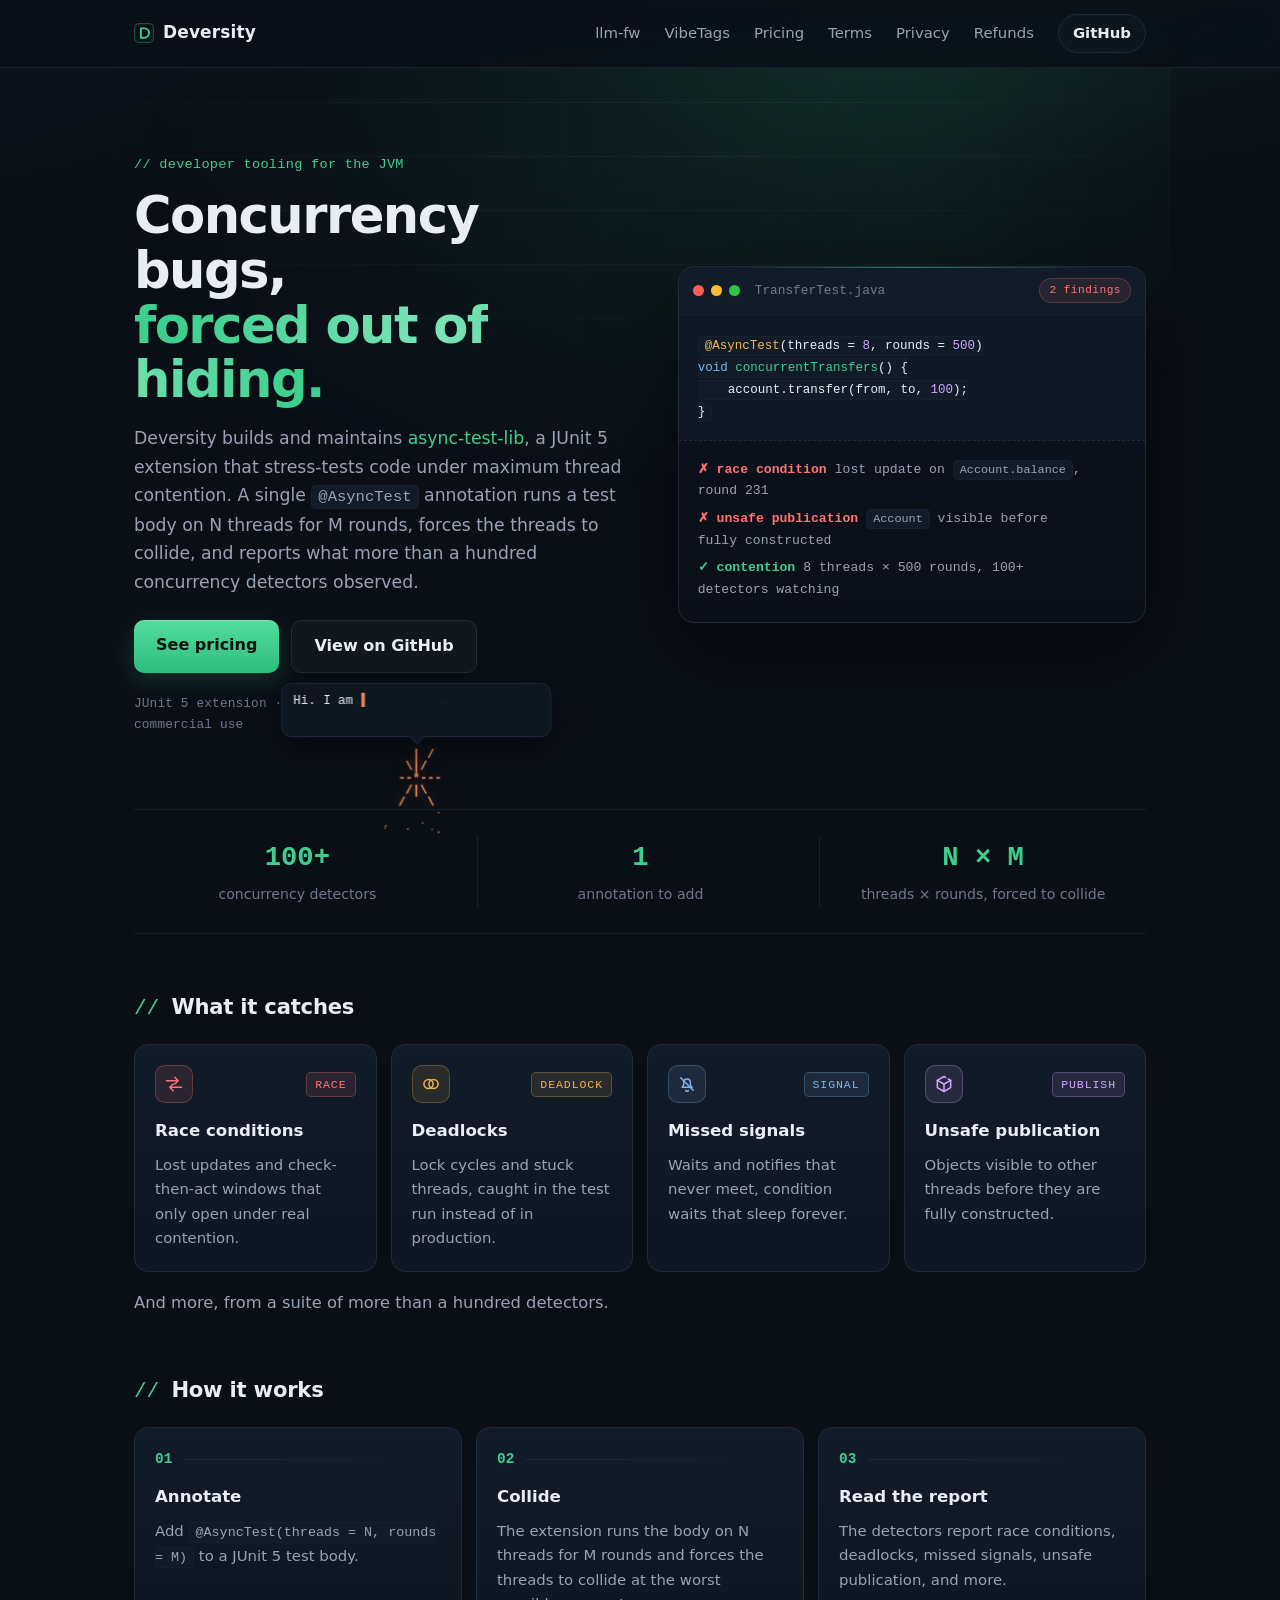
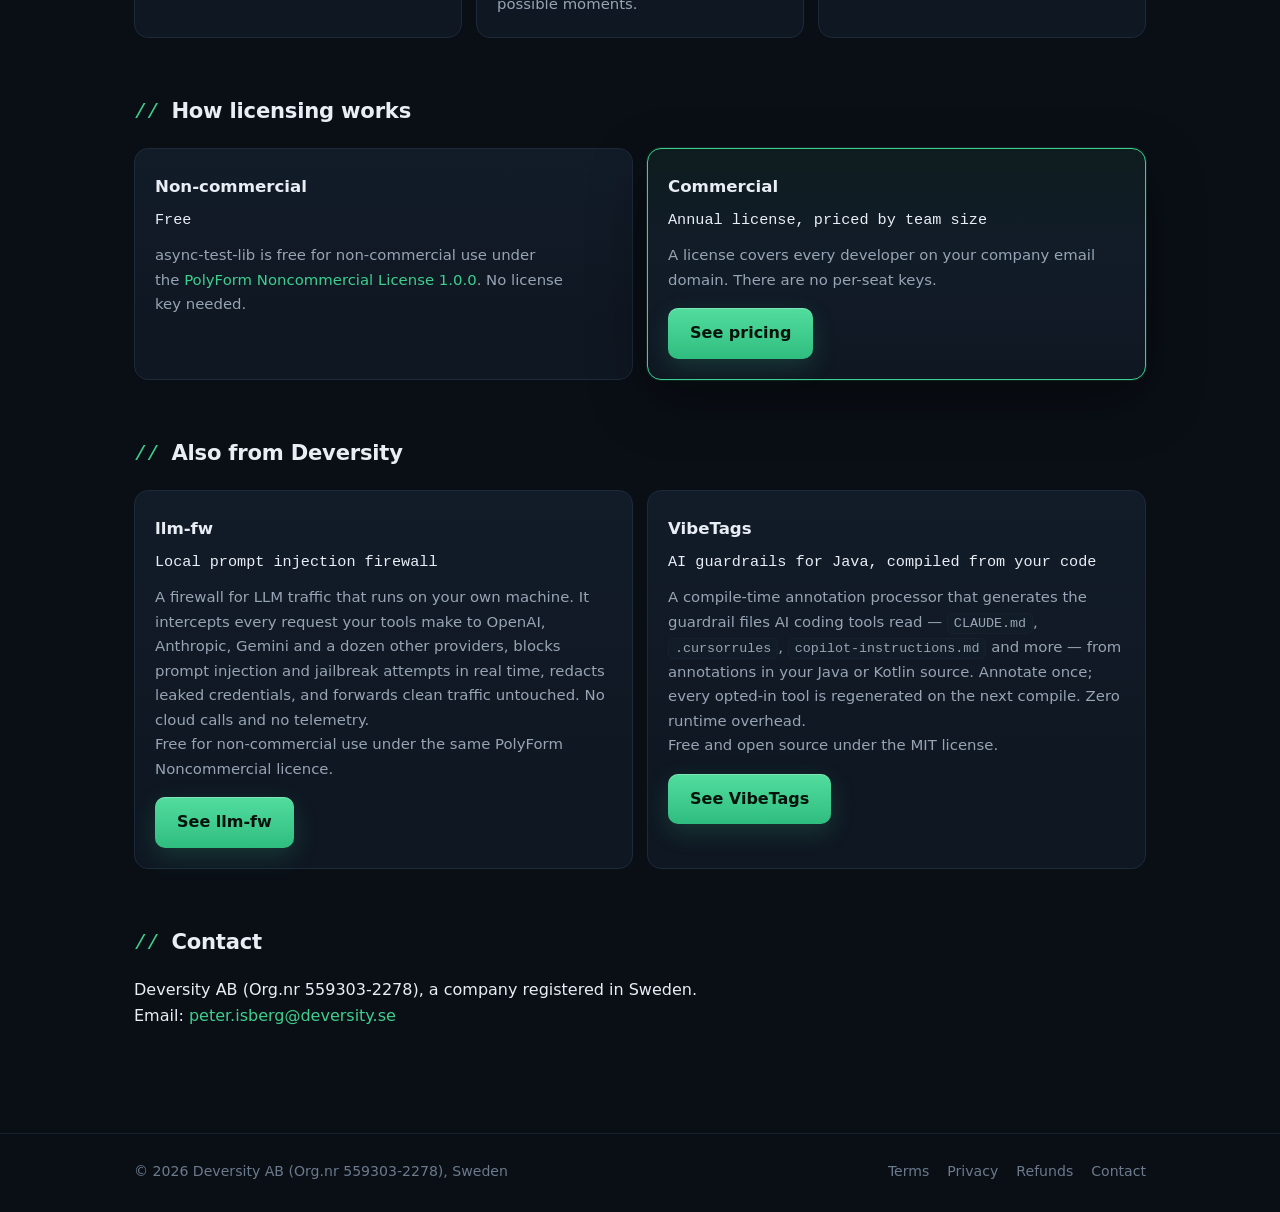
==== index.html @ 91634e52 "site: add Mutex, a text starburst mascot that roams the homepage The homepage had nothing playful on" ====
<!DOCTYPE html>
<html lang="en">
<head>
<meta charset="utf-8">
<meta name="viewport" content="width=device-width, initial-scale=1">
<meta name="description" content="Deversity builds async-test-lib, a JUnit 5 extension that stress-tests JVM code under maximum thread contention and reports race conditions, deadlocks, missed signals, and more.">
<meta name="theme-color" content="#0a0f16">
<link rel="canonical" href="https://deversity.se/">
<meta property="og:type" content="website">
<meta property="og:url" content="https://deversity.se/">
<meta property="og:title" content="Deversity - Concurrency testing for the JVM">
<meta property="og:description" content="async-test-lib is a JUnit 5 extension that stress-tests JVM code under maximum thread contention and reports race conditions, deadlocks, missed signals, and more.">
<meta name="twitter:card" content="summary">
<meta name="google-site-verification" content="hD2IClYOIIsjtofazNrwAzGlX_kcUXuz83OP7DqDR5Y" />
<title>Deversity - Concurrency testing for the JVM</title>
<link rel="icon" type="image/svg+xml" href="data:image/svg+xml,%3Csvg xmlns='http://www.w3.org/2000/svg' viewBox='0 0 64 64'%3E%3Crect width='64' height='64' rx='14' fill='%230a0f16'/%3E%3Cpath d='M22 17h11a15 15 0 0 1 0 30H22z' fill='none' stroke='%233ecf8e' stroke-width='6' stroke-linejoin='round'/%3E%3C/svg%3E">
<link rel="stylesheet" href="assets/site.css">
<link rel="stylesheet" href="assets/mascot.css">
</head>
<body>
<header class="site-head">
  <nav class="nav">
    <a class="brand" href="index.html">
      <svg class="mark" width="20" height="20" viewBox="0 0 64 64" aria-hidden="true"><rect x="2" y="2" width="60" height="60" rx="14" fill="none" stroke="currentColor" opacity="0.35" stroke-width="4"/><path d="M22 17h11a15 15 0 0 1 0 30H22z" fill="none" stroke="currentColor" stroke-width="6" stroke-linejoin="round"/></svg>
      Deversity
    </a>
    <div class="nav-links">
      <a href="llmfw/">llm-fw</a>
      <a href="vibetags/">VibeTags</a>
      <a href="pricing.html">Pricing</a>
      <a href="terms.html">Terms</a>
      <a href="privacy.html">Privacy</a>
      <a href="refunds.html">Refunds</a>
      <a href="https://github.com/PIsberg/async-test-lib">GitHub</a>
    </div>
  </nav>
</header>
<main class="mkt">

  <section class="hero">
    <div class="hero-copy">
      <p class="eyebrow">// developer tooling for the JVM</p>
      <h1>Concurrency bugs,<br><span class="hl">forced out of hiding.</span></h1>
      <p class="lede">Deversity builds and maintains
      <a href="https://github.com/PIsberg/async-test-lib">async-test-lib</a>, a JUnit&nbsp;5
      extension that stress-tests code under maximum thread contention. A single
      <code>@AsyncTest</code> annotation runs a test body on N threads for M rounds, forces
      the threads to collide, and reports what more than a hundred concurrency detectors
      observed.</p>
      <div class="actions">
        <a class="cta" href="pricing.html">See pricing</a>
        <a class="ghost" href="https://github.com/PIsberg/async-test-lib">View on GitHub</a>
      </div>
      <p class="hero-meta">JUnit 5 extension &middot; 100+ detectors &middot; Free for non-commercial use</p>
    </div>
    <figure class="term" role="img" aria-label="Example: an AsyncTest run reporting a race condition">
      <figcaption class="term-bar">
        <span class="dot"></span><span class="dot"></span><span class="dot"></span>
        <span class="term-title">TransferTest.java</span>
        <span class="term-status">2 findings</span>
      </figcaption>
      <pre class="term-code"><code><span class="ann">@AsyncTest</span>(threads = <span class="num">8</span>, rounds = <span class="num">500</span>)
<span class="kw">void</span> <span class="fn">concurrentTransfers</span>() {
    account.transfer(from, to, <span class="num">100</span>);
}</code></pre>
      <div class="term-report">
        <p class="rep-line fail"><span>&#x2717; race condition</span>lost update on <code>Account.balance</code>, round 231</p>
        <p class="rep-line fail"><span>&#x2717; unsafe publication</span><code>Account</code> visible before fully constructed</p>
        <p class="rep-line ok"><span>&#x2713; contention</span>8 threads &times; 500 rounds, 100+ detectors watching</p>
      </div>
    </figure>
  </section>

  <section class="stats" aria-label="Key facts">
    <div><strong>100+</strong><span>concurrency detectors</span></div>
    <div><strong>1</strong><span>annotation to add</span></div>
    <div><strong>N &times; M</strong><span>threads &times; rounds, forced to collide</span></div>
  </section>

  <section>
    <h2>What it catches</h2>
    <div class="grid catch">
      <div class="card cat-race">
        <div class="card-top">
          <span class="ico" aria-hidden="true"><svg width="20" height="20" viewBox="0 0 24 24" fill="none" stroke="currentColor" stroke-width="1.8" stroke-linecap="round" stroke-linejoin="round"><path d="M3 8h13"/><path d="M13 4l4 4-4 4"/><path d="M21 16H8"/><path d="M11 12l-4 4 4 4"/></svg></span>
          <span class="tag">RACE</span>
        </div>
        <h3>Race conditions</h3>
        <p>Lost updates and check-then-act windows that only open under real contention.</p>
      </div>
      <div class="card cat-lock">
        <div class="card-top">
          <span class="ico" aria-hidden="true"><svg width="20" height="20" viewBox="0 0 24 24" fill="none" stroke="currentColor" stroke-width="1.8" stroke-linecap="round" stroke-linejoin="round"><circle cx="9" cy="12" r="5.5"/><circle cx="15" cy="12" r="5.5"/></svg></span>
          <span class="tag">DEADLOCK</span>
        </div>
        <h3>Deadlocks</h3>
        <p>Lock cycles and stuck threads, caught in the test run instead of in production.</p>
      </div>
      <div class="card cat-signal">
        <div class="card-top">
          <span class="ico" aria-hidden="true"><svg width="20" height="20" viewBox="0 0 24 24" fill="none" stroke="currentColor" stroke-width="1.8" stroke-linecap="round" stroke-linejoin="round"><path d="M8 10a4 4 0 0 1 8 0v3l2 3H6l2-3z"/><path d="M10.5 19.5a1.5 1.5 0 0 0 3 0"/><path d="M4.5 4.5l15 15"/></svg></span>
          <span class="tag">SIGNAL</span>
        </div>
        <h3>Missed signals</h3>
        <p>Waits and notifies that never meet, condition waits that sleep forever.</p>
      </div>
      <div class="card cat-pub">
        <div class="card-top">
          <span class="ico" aria-hidden="true"><svg width="20" height="20" viewBox="0 0 24 24" fill="none" stroke="currentColor" stroke-width="1.8" stroke-linecap="round" stroke-linejoin="round"><path d="M20 7.6v8.8L12 21l-8-4.6V7.6L12 3"/><path d="M12 3l8 4.6" stroke-dasharray="2.5 3.5"/><path d="M4 7.6l8 4.4 8-4.4"/><path d="M12 12v9"/></svg></span>
          <span class="tag">PUBLISH</span>
        </div>
        <h3>Unsafe publication</h3>
        <p>Objects visible to other threads before they are fully constructed.</p>
      </div>
    </div>
    <p class="sub">And more, from a suite of more than a hundred detectors.</p>
  </section>

  <section>
    <h2>How it works</h2>
    <div class="grid steps">
      <div class="card">
        <span class="num">01</span>
        <h3>Annotate</h3>
        <p>Add <code>@AsyncTest(threads = N, rounds = M)</code> to a JUnit&nbsp;5 test body.</p>
      </div>
      <div class="card">
        <span class="num">02</span>
        <h3>Collide</h3>
        <p>The extension runs the body on N threads for M rounds and forces the threads to collide at the worst possible moments.</p>
      </div>
      <div class="card">
        <span class="num">03</span>
        <h3>Read the report</h3>
        <p>The detectors report race conditions, deadlocks, missed signals, unsafe publication, and more.</p>
      </div>
    </div>
  </section>

  <section>
    <h2>How licensing works</h2>
    <div class="grid lic">
      <div class="card">
        <h3>Non-commercial</h3>
        <p class="price-line">Free</p>
        <p>async-test-lib is free for non-commercial use under the
        <a href="https://polyformproject.org/licenses/noncommercial/1.0.0/">PolyForm
        Noncommercial License 1.0.0</a>. No license key needed.</p>
      </div>
      <div class="card hot">
        <h3>Commercial</h3>
        <p class="price-line">Annual license, priced by team size</p>
        <p>A license covers every developer on your company email domain. There are no
        per-seat keys.</p>
        <a class="cta" href="pricing.html">See pricing</a>
      </div>
    </div>
  </section>

  <section>
    <h2>Also from Deversity</h2>
    <div class="grid lic">
      <div class="card">
        <h3>llm-fw</h3>
        <p class="price-line">Local prompt injection firewall</p>
        <p>A firewall for LLM traffic that runs on your own machine. It intercepts every
        request your tools make to OpenAI, Anthropic, Gemini and a dozen other providers,
        blocks prompt injection and jailbreak attempts in real time, redacts leaked
        credentials, and forwards clean traffic untouched. No cloud calls and no
        telemetry.</p>
        <p>Free for non-commercial use under the same PolyForm Noncommercial licence.</p>
        <a class="cta" href="llmfw/">See llm-fw</a>
      </div>
      <div class="card">
        <h3>VibeTags</h3>
        <p class="price-line">AI guardrails for Java, compiled from your code</p>
        <p>A compile-time annotation processor that generates the guardrail files AI coding
        tools read — <code>CLAUDE.md</code>, <code>.cursorrules</code>,
        <code>copilot-instructions.md</code> and more — from annotations in your Java or
        Kotlin source. Annotate once; every opted-in tool is regenerated on the next
        compile. Zero runtime overhead.</p>
        <p>Free and open source under the MIT license.</p>
        <a class="cta" href="vibetags/">See VibeTags</a>
      </div>
    </div>
  </section>

  <section>
    <h2>Contact</h2>
    <p>Deversity AB (Org.nr 559303-2278), a company registered in Sweden.<br>
    Email: <a href="mailto:peter.isberg@deversity.se">peter.isberg@deversity.se</a></p>
  </section>

</main>
<footer class="site-foot">
  <div class="inner">
    <span>&copy; 2026 Deversity AB (Org.nr 559303-2278), Sweden</span>
    <nav>
      <a href="terms.html">Terms</a>
      <a href="privacy.html">Privacy</a>
      <a href="refunds.html">Refunds</a>
      <a href="mailto:peter.isberg@deversity.se">Contact</a>
    </nav>
  </div>
</footer>
<script src="assets/mascot.js"></script>
</body>
</html>
---- assets/site.css ----
/* Deversity site — one stylesheet for all pages. Dark developer-tool theme. */

:root {
  --bg: #0a0f16;
  --panel: #0f1722;
  --panel-2: #121c29;
  --line: #1d2a3a;
  --line-soft: #16202e;
  --ink: #e9eef5;
  --ink-soft: #c9d3de;
  --muted: #97a4b4;
  --faint: #6b7a8c;
  --accent: #3ecf8e;
  --accent-bright: #7ce3b8;
  --accent-ink: #06130c;
  --accent-soft: rgba(62, 207, 142, 0.12);
  --amber: #f0b34e;
  --red: #ff7373;
  --blue: #7fb4e8;
  --purple: #d2a8ff;
  --radius: 14px;
  --mono: ui-monospace, "Cascadia Code", "JetBrains Mono", "Fira Code", Consolas, monospace;
  --sans: system-ui, -apple-system, "Segoe UI", Roboto, "Helvetica Neue", sans-serif;
}

* { box-sizing: border-box; }

html {
  scroll-behavior: smooth;
  color-scheme: dark;
}

body {
  margin: 0;
  font-family: var(--sans);
  color: var(--ink);
  background:
    radial-gradient(1100px 500px at 78% -120px, var(--accent-soft), transparent 60%),
    radial-gradient(900px 480px at -12% -80px, rgba(127, 180, 232, 0.06), transparent 60%),
    var(--bg);
  line-height: 1.65;
  -webkit-font-smoothing: antialiased;
  text-rendering: optimizeLegibility;
}

::selection { background: var(--accent); color: var(--accent-ink); }

a { color: var(--accent); text-decoration: none; }
a:hover { text-decoration: underline; text-underline-offset: 3px; }

:focus-visible {
  outline: 2px solid var(--accent);
  outline-offset: 2px;
  border-radius: 3px;
}

h1, h2, h3 { text-wrap: balance; }
p { text-wrap: pretty; }

code {
  font-family: var(--mono);
  font-size: 0.9em;
  background: var(--panel-2);
  border: 1px solid var(--line-soft);
  padding: 2px 6px;
  border-radius: 5px;
}

/* ---------- Header ---------- */

.site-head {
  position: sticky;
  top: 0;
  z-index: 50;
  background: rgba(10, 15, 22, 0.78);
  backdrop-filter: blur(14px) saturate(1.5);
  -webkit-backdrop-filter: blur(14px) saturate(1.5);
  border-bottom: 1px solid var(--line-soft);
}

.nav {
  max-width: 1060px;
  margin: 0 auto;
  padding: 14px 24px;
  display: flex;
  flex-wrap: wrap;
  gap: 12px 24px;
  align-items: center;
}

.brand {
  display: inline-flex;
  align-items: center;
  gap: 9px;
  font-weight: 700;
  font-size: 1.06rem;
  color: var(--ink);
  letter-spacing: 0.01em;
  margin-right: auto;
}
.brand:hover { text-decoration: none; }
.brand .mark { color: var(--accent); display: block; }

.nav-links {
  display: flex;
  flex-wrap: wrap;
  gap: 6px 24px;
  align-items: center;
}
.nav-links a {
  position: relative;
  color: var(--muted);
  font-size: 0.93rem;
  padding: 4px 0;
}
.nav-links a::after {
  content: "";
  position: absolute;
  left: 0;
  right: 100%;
  bottom: 0;
  height: 1.5px;
  background: var(--accent);
  transition: right 0.18s ease;
}
.nav-links a:hover { color: var(--ink); text-decoration: none; }
.nav-links a:hover::after { right: 0; }
.nav-links a.active { color: var(--ink); }
.nav-links a.active::after { right: 0; }

/* GitHub gets a pill button, no underline */
.nav-links a[href^="https://github"] {
  border: 1px solid var(--line);
  padding: 6px 14px;
  border-radius: 999px;
  color: var(--ink);
  font-weight: 550;
  background: rgba(255, 255, 255, 0.02);
  transition: border-color 0.15s ease, background 0.15s ease;
}
.nav-links a[href^="https://github"]::after { display: none; }
.nav-links a[href^="https://github"]:hover {
  border-color: var(--faint);
  background: rgba(255, 255, 255, 0.04);
}

/* ---------- Layout ---------- */

main {
  max-width: 1060px;
  margin: 0 auto;
  padding: 40px 24px 88px;
}

main.prose { max-width: 780px; }

h1 {
  font-size: clamp(1.9rem, 1.4rem + 1.8vw, 2.4rem);
  line-height: 1.15;
  margin: 0 0 10px;
  letter-spacing: -0.02em;
  font-weight: 750;
}
h2 {
  font-size: 1.32rem;
  margin: 56px 0 16px;
  letter-spacing: -0.01em;
}
h3 { font-size: 1.04rem; margin: 0 0 6px; font-weight: 650; }

.sub { color: var(--muted); margin-top: 0; font-size: 1.02rem; }

.prose h1 { font-size: 1.85rem; }
.prose h2 {
  font-size: 1.18rem;
  margin: 42px 0 12px;
  padding-top: 22px;
  border-top: 1px solid var(--line-soft);
}
.prose p { color: var(--ink-soft); }
.prose a { text-decoration: underline; text-underline-offset: 3px; }
.prose .sub {
  font-family: var(--mono);
  font-size: 0.82rem;
  color: var(--faint);
}

/* Marketing pages get code-comment section headings */
.mkt h2::before {
  content: "// ";
  font-family: var(--mono);
  color: var(--accent);
  font-weight: 400;
}

/* ---------- Hero ---------- */

.hero {
  position: relative;
  display: grid;
  grid-template-columns: 1.05fr 1fr;
  gap: 52px;
  align-items: center;
  padding: 46px 0 58px;
}

.hero::before {
  content: "";
  position: absolute;
  inset: -60px -24px auto -24px;
  height: 460px;
  pointer-events: none;
  z-index: -1;
  background:
    linear-gradient(90deg, transparent 0%, var(--accent-soft) 35%, transparent 70%),
    repeating-linear-gradient(180deg, rgba(231, 237, 244, 0.045) 0 1px, transparent 1px 54px);
  background-size: 220% 100%, auto;
  -webkit-mask-image: radial-gradient(75% 100% at 50% 0%, #000 25%, transparent 98%);
  mask-image: radial-gradient(75% 100% at 50% 0%, #000 25%, transparent 98%);
  animation: sweep 10s linear infinite;
}

@keyframes sweep {
  from { background-position: -60% 0, 0 0; }
  to   { background-position: 160% 0, 0 0; }
}

.eyebrow {
  font-family: var(--mono);
  font-size: 0.85rem;
  color: var(--accent);
  letter-spacing: 0.02em;
  margin: 0 0 12px;
}

.hero h1 {
  font-size: clamp(2.3rem, 1.5rem + 2.8vw, 3.2rem);
  line-height: 1.07;
  letter-spacing: -0.03em;
  font-weight: 800;
}
.hero h1 .hl {
  color: var(--accent);
  background: linear-gradient(95deg, var(--accent) 10%, var(--accent-bright) 55%, var(--accent) 95%);
  -webkit-background-clip: text;
  background-clip: text;
  -webkit-text-fill-color: transparent;
}

.lede { color: var(--muted); font-size: 1.08rem; max-width: 48ch; }

.actions { display: flex; flex-wrap: wrap; gap: 12px; margin-top: 24px; }

.hero-meta {
  font-family: var(--mono);
  font-size: 0.8rem;
  color: var(--faint);
  letter-spacing: 0.01em;
  margin: 20px 0 0;
}

.cta {
  display: inline-block;
  background: linear-gradient(180deg, #52dd9e, #2fbd7f);
  color: var(--accent-ink);
  padding: 12px 22px;
  border-radius: 10px;
  font-weight: 700;
  box-shadow: inset 0 1px 0 rgba(255, 255, 255, 0.25), 0 8px 24px rgba(62, 207, 142, 0.18);
  transition: transform 0.12s ease, box-shadow 0.12s ease;
}
.cta:hover {
  text-decoration: none;
  transform: translateY(-1px);
  box-shadow: inset 0 1px 0 rgba(255, 255, 255, 0.25), 0 10px 32px rgba(62, 207, 142, 0.32);
}
.cta:active { transform: translateY(0); }

.ghost {
  display: inline-block;
  border: 1px solid var(--line);
  color: var(--ink);
  padding: 12px 22px;
  border-radius: 10px;
  font-weight: 550;
  background: rgba(255, 255, 255, 0.03);
  transition: border-color 0.15s ease, background 0.15s ease;
}
.ghost:hover {
  text-decoration: none;
  border-color: var(--faint);
  background: rgba(255, 255, 255, 0.05);
}

/* ---------- Terminal card ---------- */

.term {
  position: relative;
  margin: 0;
  background: linear-gradient(180deg, #101a27, #0d141f);
  border: 1px solid var(--line);
  border-radius: 16px;
  overflow: hidden;
  box-shadow: 0 30px 80px rgba(0, 0, 0, 0.5);
  font-family: var(--mono);
  font-size: 0.87rem;
}
.term::after {
  content: "";
  position: absolute;
  top: 0;
  left: 12%;
  right: 12%;
  height: 1px;
  background: linear-gradient(90deg, transparent, rgba(62, 207, 142, 0.55), transparent);
}

.term-bar {
  display: flex;
  align-items: center;
  gap: 7px;
  padding: 11px 14px;
  background: var(--panel-2);
  border-bottom: 1px solid var(--line-soft);
}
.term-bar .dot { width: 11px; height: 11px; border-radius: 50%; background: #ff5f57; }
.term-bar .dot:nth-child(2) { background: #febc2e; }
.term-bar .dot:nth-child(3) { background: #28c840; }
.term-title { margin-left: 8px; color: var(--faint); font-size: 0.8rem; }

.term-status {
  margin-left: auto;
  font-size: 0.7rem;
  letter-spacing: 0.04em;
  color: var(--red);
  background: rgba(255, 115, 115, 0.09);
  border: 1px solid rgba(255, 115, 115, 0.25);
  border-radius: 999px;
  padding: 2px 9px;
}

.term-code {
  margin: 0;
  padding: 19px 19px 17px;
  overflow-x: auto;
  line-height: 1.6;
  color: var(--ink);
}
.term-code::-webkit-scrollbar { height: 8px; }
.term-code::-webkit-scrollbar-thumb { background: var(--line); border-radius: 4px; }
.term-code .ann { color: var(--amber); }
.term-code .kw  { color: var(--blue); }
.term-code .fn  { color: var(--accent); }
.term-code .num { color: var(--purple); }

.term-report {
  border-top: 1px dashed var(--line);
  padding: 12px 19px 15px;
  background: rgba(0, 0, 0, 0.26);
}
.rep-line { margin: 6px 0; color: var(--muted); font-size: 0.82rem; }
.rep-line > span { font-weight: 600; margin-right: 8px; }
.rep-line.fail > span { color: var(--red); }
.rep-line.ok > span { color: var(--accent); }

/* ---------- Stats strip ---------- */

.stats {
  display: grid;
  grid-template-columns: repeat(3, 1fr);
  gap: 16px;
  border-top: 1px solid var(--line-soft);
  border-bottom: 1px solid var(--line-soft);
  padding: 26px 0;
  margin: 16px 0 8px;
}
.stats > div { text-align: center; }
.stats > div + div { border-left: 1px solid var(--line-soft); }
.stats strong {
  display: block;
  font-family: var(--mono);
  font-size: 1.7rem;
  color: var(--accent);
  font-weight: 650;
}
.stats span { color: var(--faint); font-size: 0.88rem; }

/* ---------- Cards ---------- */

.grid {
  display: grid;
  grid-template-columns: repeat(auto-fit, minmax(215px, 1fr));
  gap: 14px;
  margin: 18px 0;
}

.card {
  background: linear-gradient(180deg, var(--panel-2), var(--panel) 75%);
  border: 1px solid var(--line);
  border-radius: var(--radius);
  padding: 20px;
  transition: transform 0.18s ease, border-color 0.18s ease, box-shadow 0.18s ease;
}
.grid .card:hover {
  transform: translateY(-3px);
  border-color: #2a3b52;
  box-shadow: 0 16px 44px rgba(0, 0, 0, 0.35);
}
.card p { color: var(--muted); font-size: 0.93rem; margin: 0; }
.card h3 { margin: 4px 0 8px; }

/* Category colours: race/red, deadlock/amber, signal/blue, publication/purple */
.cat-race   { --cat: var(--red);    --cat-soft: rgba(255, 115, 115, 0.10); --cat-line: rgba(255, 115, 115, 0.28); }
.cat-lock   { --cat: var(--amber);  --cat-soft: rgba(240, 179, 78, 0.10);  --cat-line: rgba(240, 179, 78, 0.28); }
.cat-signal { --cat: var(--blue);   --cat-soft: rgba(127, 180, 232, 0.10); --cat-line: rgba(127, 180, 232, 0.28); }
.cat-pub    { --cat: var(--purple); --cat-soft: rgba(210, 168, 255, 0.10); --cat-line: rgba(210, 168, 255, 0.28); }
.catch .card:hover { border-color: var(--cat-line); }

.card-top {
  display: flex;
  align-items: center;
  justify-content: space-between;
  margin-bottom: 14px;
}

.ico {
  width: 38px;
  height: 38px;
  display: grid;
  place-items: center;
  border-radius: 10px;
  color: var(--cat, var(--accent));
  background: var(--cat-soft, var(--accent-soft));
  border: 1px solid var(--cat-line, var(--line));
}
.ico svg { display: block; }

.tag {
  display: inline-block;
  font-family: var(--mono);
  font-size: 0.72rem;
  letter-spacing: 0.08em;
  color: var(--cat, var(--red));
  background: var(--cat-soft, rgba(255, 115, 115, 0.09));
  border: 1px solid var(--cat-line, rgba(255, 115, 115, 0.25));
  border-radius: 5px;
  padding: 2px 8px;
}

.steps .num {
  display: flex;
  align-items: center;
  gap: 12px;
  font-family: var(--mono);
  font-size: 0.9rem;
  color: var(--accent);
  font-weight: 650;
  margin-bottom: 12px;
}
.steps .num::after {
  content: "";
  flex: 1;
  height: 1px;
  background: linear-gradient(90deg, var(--line), transparent);
}

/* ---------- Licensing cards ---------- */

.lic { grid-template-columns: repeat(auto-fit, minmax(280px, 1fr)); }
.lic .card.hot {
  border-color: var(--accent);
  background: linear-gradient(180deg, rgba(62, 207, 142, 0.07), var(--panel-2) 45%, var(--panel));
  box-shadow: 0 0 0 1px var(--accent-soft), 0 20px 56px rgba(0, 0, 0, 0.4);
}
.lic .price-line {
  font-family: var(--mono);
  color: var(--ink);
  font-size: 0.95rem;
  margin: 0 0 10px;
}
.lic .cta { margin-top: 16px; }

/* ---------- Tables (pricing) ---------- */

.table-wrap { overflow-x: auto; margin: 24px 0; }
.table-wrap table { margin: 0; }

table {
  border-collapse: collapse;
  width: 100%;
  margin: 22px 0;
  background: var(--panel);
  border: 1px solid var(--line);
  border-radius: var(--radius);
  overflow: hidden;
}
th, td {
  text-align: left;
  padding: 14px 18px;
  border-bottom: 1px solid var(--line-soft);
}
th {
  font-family: var(--mono);
  font-size: 0.73rem;
  text-transform: uppercase;
  letter-spacing: 0.1em;
  color: var(--faint);
  background: var(--panel-2);
  font-weight: 600;
  padding: 12px 18px;
}
td:first-child { font-weight: 600; }
tbody tr:last-child td { border-bottom: none; }
tbody tr:hover { background: var(--panel-2); }
td.price { font-family: var(--mono); color: var(--accent); font-weight: 600; white-space: nowrap; }

/* ---------- Callout ---------- */

.note {
  background: linear-gradient(180deg, var(--panel-2), var(--panel));
  border: 1px solid var(--line);
  border-left: 3px solid var(--accent);
  border-radius: 10px;
  padding: 15px 20px;
  color: var(--muted);
  font-size: 0.94rem;
}

/* ---------- Footer ---------- */

.site-foot {
  border-top: 1px solid var(--line-soft);
  color: var(--faint);
  font-size: 0.88rem;
}
.site-foot .inner {
  max-width: 1060px;
  margin: 0 auto;
  padding: 26px 24px 34px;
  display: flex;
  flex-wrap: wrap;
  gap: 10px 24px;
  justify-content: space-between;
}
.site-foot nav { display: flex; flex-wrap: wrap; gap: 18px; }
.site-foot a { color: var(--faint); }
.site-foot a:hover { color: var(--ink); }

/* ---------- Buy buttons (Paddle.js checkout) ---------- */

.buy-col { width: 1%; white-space: nowrap; text-align: right; }
.buy {
  font: inherit;
  font-size: 0.88rem;
  font-weight: 650;
  color: var(--accent);
  background: var(--accent-soft);
  border: 1px solid var(--accent);
  border-radius: 8px;
  padding: 8px 18px;
  cursor: pointer;
  display: inline-block;
  transition: background 0.15s ease, color 0.15s ease, box-shadow 0.15s ease;
}
.buy:hover {
  background: var(--accent);
  color: var(--accent-ink);
  box-shadow: 0 4px 16px rgba(62, 207, 142, 0.25);
  text-decoration: none;
}
.buy-link { text-decoration: none; }

/* ---------- Responsive ---------- */

@media (max-width: 880px) {
  main { padding: 32px 20px 72px; }
  .hero { grid-template-columns: 1fr; gap: 34px; padding-top: 22px; }
  h2 { margin-top: 48px; }
}

@media (max-width: 640px) {
  .stats { grid-template-columns: 1fr; gap: 18px; }
  .stats > div + div {
    border-left: none;
    border-top: 1px solid var(--line-soft);
    padding-top: 18px;
  }
}

/* ---------- Reduced motion ---------- */

@media (prefers-reduced-motion: reduce) {
  html { scroll-behavior: auto; }
  .hero::before { animation: none; }
  .card, .cta, .ghost, .buy, .nav-links a::after { transition: none; }
  .grid .card:hover, .cta:hover, .cta:active { transform: none; }
}
---- assets/mascot.css ----
/* Mutex, the homepage mascot. Loaded by index.html only; the behaviour lives in mascot.js. */

.mx-root {
  --mx-color: #e0895f;                 /* warm terracotta, so it reads as a character, not a control */
  --mx-glow: rgba(224, 137, 95, 0.55);
  --mx-size: 12px;                     /* one text cell; the whole body scales from this */
  position: fixed;
  inset: 0;
  z-index: 60;                         /* above the sticky header (50) */
  pointer-events: none;                /* only the body itself is clickable */
  overflow: hidden;
  font-family: var(--mono);
}

/* ---------- Body ---------- */

.mx-body {
  position: absolute;
  left: 0;
  top: 0;
  margin: 0;
  padding: 0;
  border: 0;
  background: none;
  color: var(--mx-color);
  cursor: grab;
  pointer-events: auto;
  touch-action: none;
  user-select: none;
  -webkit-user-select: none;
  -webkit-user-drag: none;
  -webkit-tap-highlight-color: transparent;
  will-change: transform;
  line-height: 1;
}
.mx-body:active { cursor: grabbing; }
.mx-body:focus-visible {
  outline: 2px solid var(--accent);
  outline-offset: 5px;
  border-radius: 10px;
}

.mx-squash {
  display: block;
  transform-origin: 50% 100%;          /* squash from the feet, so landings look planted */
  will-change: transform;
}

.mx-glyph {
  display: block;
  margin: 0;
  font: 700 var(--mx-size) / 1 var(--mono);
  letter-spacing: 0;
  white-space: pre;
  text-shadow: 0 0 2px var(--mx-glow), 0 0 12px var(--mx-glow);
  transform-origin: 50% 50%;           /* it rolls around its centre */
  will-change: transform;
}

/* ---------- Speech bubble ---------- */

.mx-bubble {
  position: absolute;
  left: 0;
  top: 0;
  max-width: min(270px, calc(100vw - 24px));
  padding: 8px 11px;
  font: 0.78rem / 1.45 var(--mono);
  color: var(--ink);
  white-space: pre-wrap;
  overflow-wrap: anywhere;
  background: rgba(15, 23, 34, 0.97);
  border: 1px solid var(--line);
  border-radius: 10px;
  box-shadow: 0 12px 32px rgba(0, 0, 0, 0.45);
  opacity: 0;
  transition: opacity 0.18s ease;
  will-change: transform;
}
.mx-bubble.on { opacity: 1; }
.mx-bubble::after {                    /* tail; --mx-tail is set from JS so it keeps pointing at the body */
  content: "";
  position: absolute;
  left: var(--mx-tail, 50%);
  bottom: -6px;
  width: 10px;
  height: 10px;
  background: inherit;
  border-right: 1px solid var(--line);
  border-bottom: 1px solid var(--line);
  transform: translateX(-50%) rotate(45deg);
}
.mx-bubble.below::after {
  bottom: auto;
  top: -6px;
  transform: translateX(-50%) rotate(225deg);
}
.mx-caret {
  display: inline-block;
  width: 0.55em;
  margin-left: 1px;
  color: var(--mx-color);
  animation: mx-blink 0.9s steps(1) infinite;
}
.mx-caret[hidden] { display: none; }
@keyframes mx-blink { 50% { opacity: 0; } }

/* ---------- Dismiss ---------- */

.mx-close {
  position: absolute;
  left: 0;
  top: 0;
  width: 18px;
  height: 18px;
  margin: 0;
  padding: 0;
  border: 1px solid var(--line);
  border-radius: 999px;
  background: var(--panel-2);
  color: var(--muted);
  font: 700 11px / 16px var(--mono);
  text-align: center;
  cursor: pointer;
  pointer-events: auto;
  opacity: 0;
  visibility: hidden;                  /* not just transparent: an invisible target next to the body would dismiss on a stray click */
  transition: opacity 0.15s ease, visibility 0s linear 0.15s;
  will-change: transform;
}
.mx-root.mx-hover .mx-close,
.mx-root:focus-within .mx-close { opacity: 1; visibility: visible; transition-delay: 0s; }
.mx-close:hover { color: var(--ink); border-color: var(--faint); }

/* ---------- Text particles ---------- */

.mx-p {
  position: absolute;
  left: 0;
  top: 0;
  font: 700 12px / 1 var(--mono);
  color: var(--mx-color);
  will-change: transform, opacity;
}

/* ---------- Screen readers ---------- */

.mx-live {
  position: absolute;
  width: 1px;
  height: 1px;
  overflow: hidden;
  clip: rect(0 0 0 0);
  clip-path: inset(50%);
  white-space: nowrap;
}

@media (max-width: 640px) {
  .mx-root { --mx-size: 11px; }
}

@media (prefers-reduced-motion: reduce) {
  .mx-bubble, .mx-close { transition: none; }
  .mx-caret { animation: none; }
}
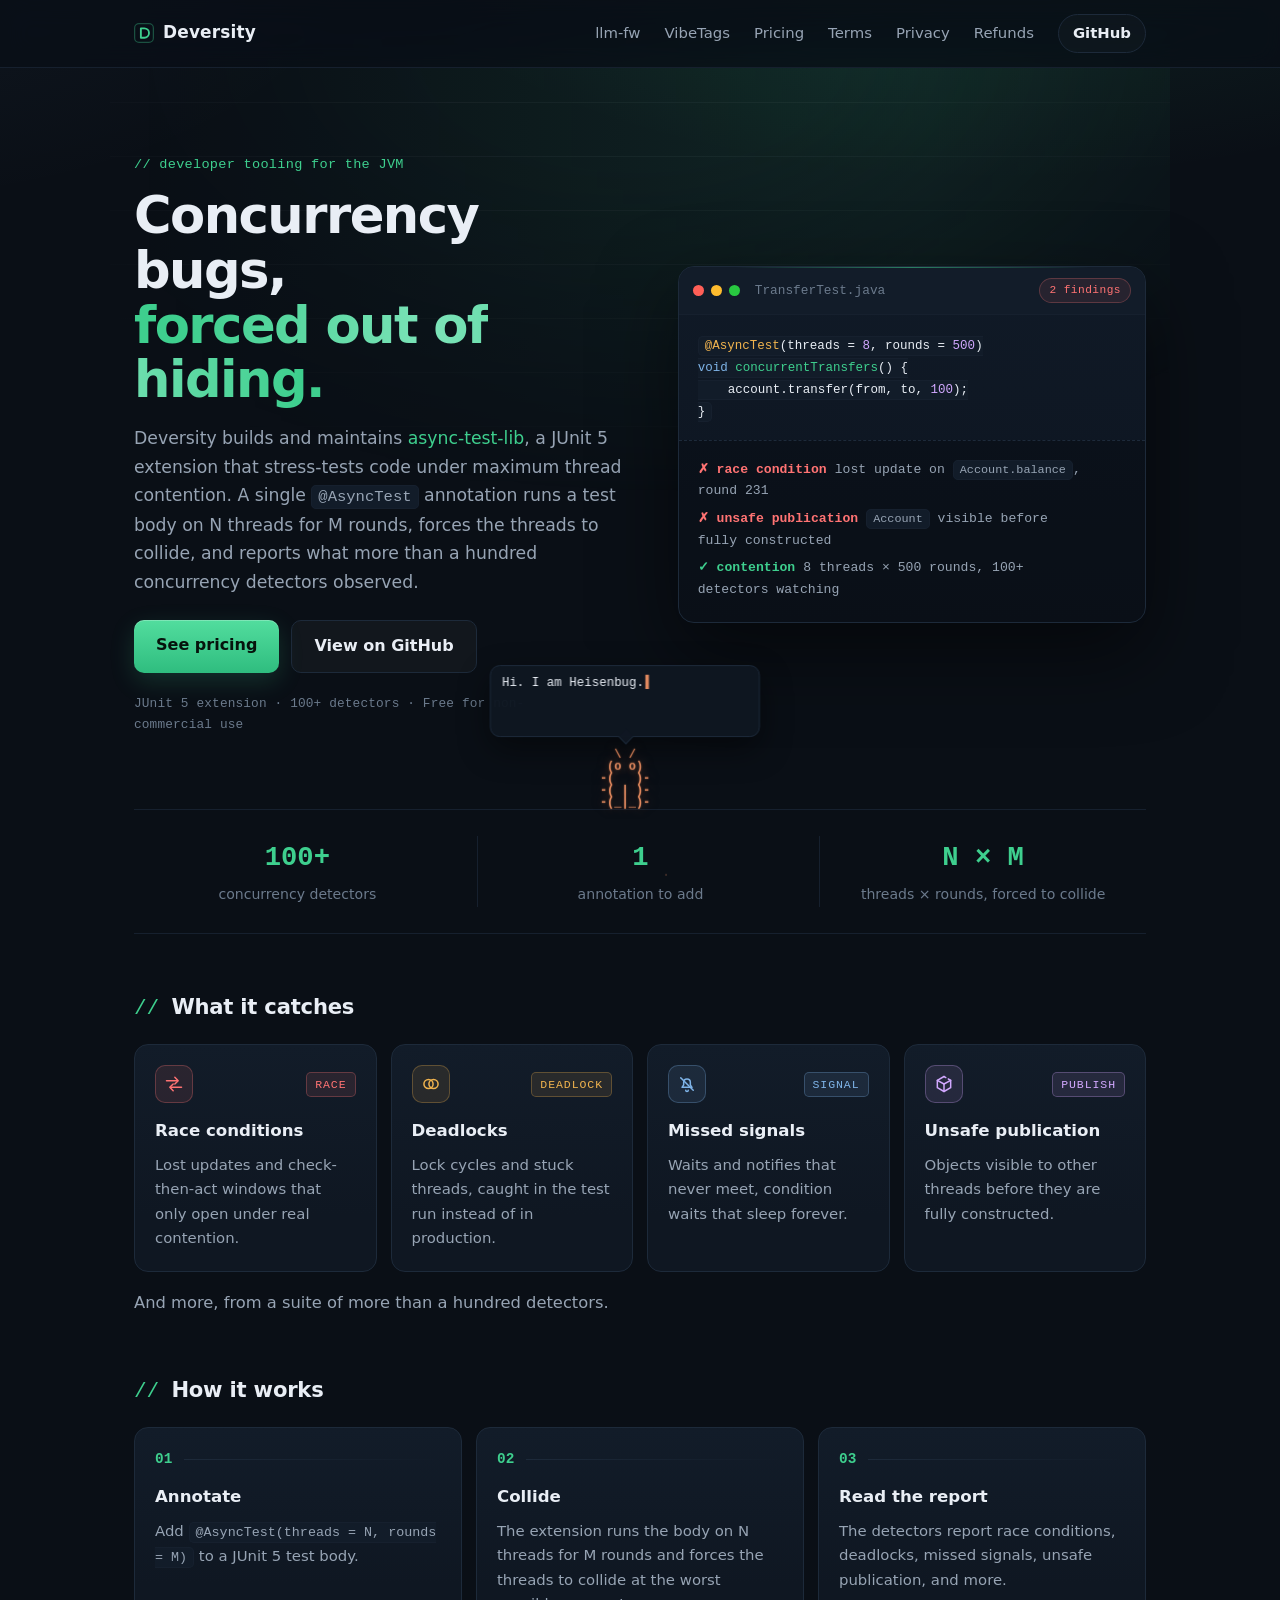
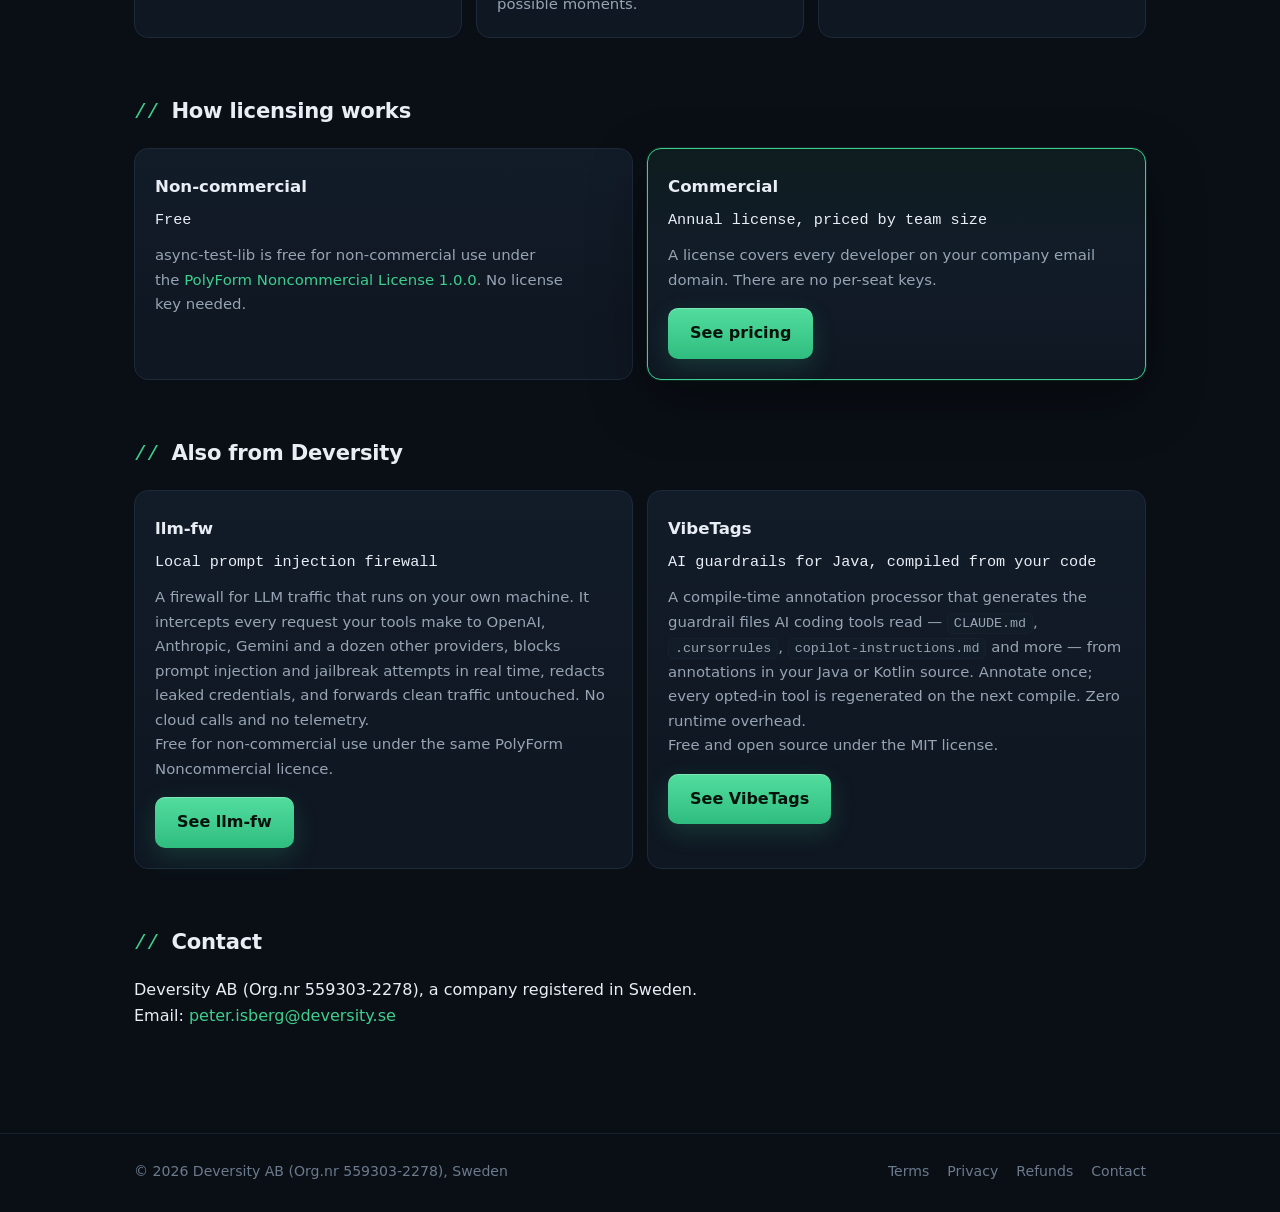
==== commit fba313bb: "site: stop linking non-canonical /index.html, float the vibetags versions Search Console reports "Al" ====
--- a/index.html
+++ b/index.html
@@ -20,7 +20,7 @@
 <body>
 <header class="site-head">
   <nav class="nav">
-    <a class="brand" href="index.html">
+    <a class="brand" href="/">
       <svg class="mark" width="20" height="20" viewBox="0 0 64 64" aria-hidden="true"><rect x="2" y="2" width="60" height="60" rx="14" fill="none" stroke="currentColor" opacity="0.35" stroke-width="4"/><path d="M22 17h11a15 15 0 0 1 0 30H22z" fill="none" stroke="currentColor" stroke-width="6" stroke-linejoin="round"/></svg>
       Deversity
     </a>
--- a/assets/mascot.css
+++ b/assets/mascot.css
@@ -1,4 +1,4 @@
-/* Mutex, the homepage mascot. Loaded by index.html only; the behaviour lives in mascot.js. */
+/* Heisenbug, the homepage mascot. Loaded by index.html only; the behaviour lives in mascot.js. */
 
 .mx-root {
   --mx-color: #e0895f;                 /* warm terracotta, so it reads as a character, not a control */
@@ -53,7 +53,7 @@
   letter-spacing: 0;
   white-space: pre;
   text-shadow: 0 0 2px var(--mx-glow), 0 0 12px var(--mx-glow);
-  transform-origin: 50% 50%;           /* it rolls around its centre */
+  transform-origin: 50% 50%;           /* it spins around its centre */
   will-change: transform;
 }
 
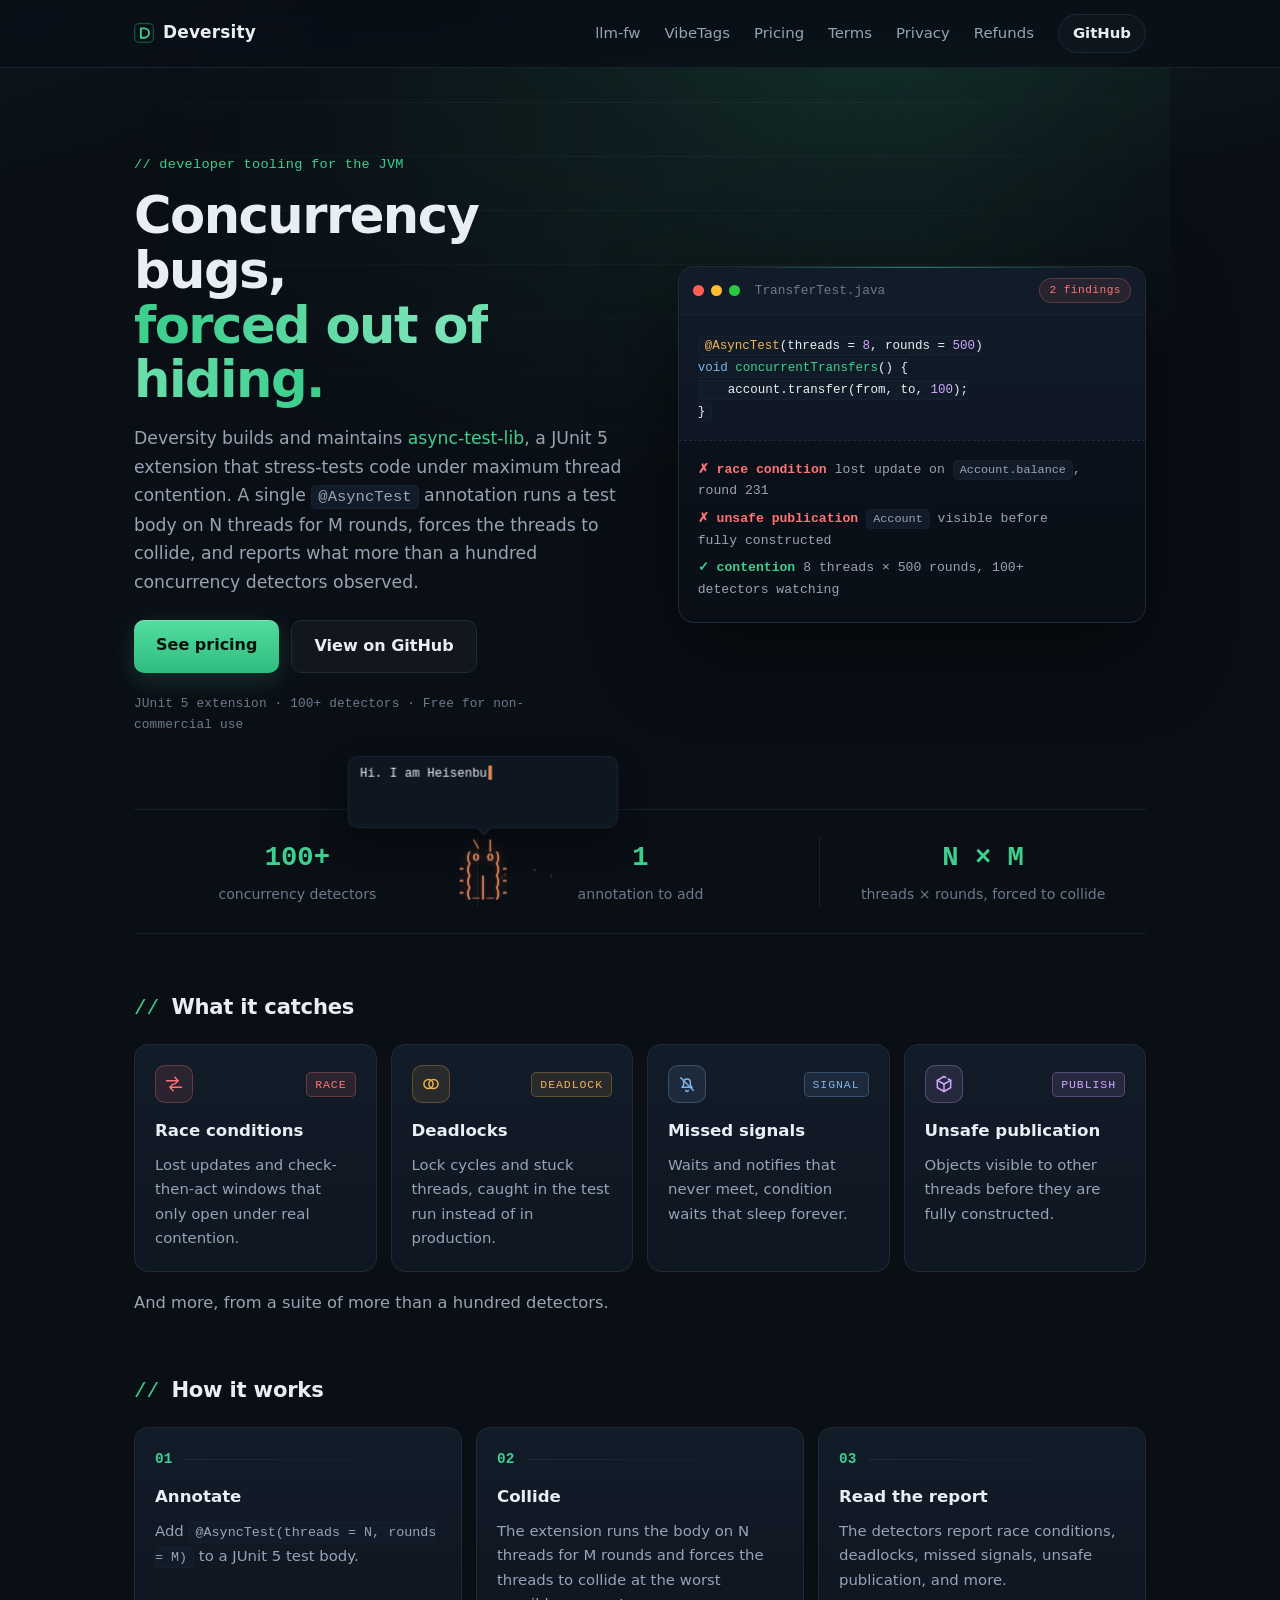
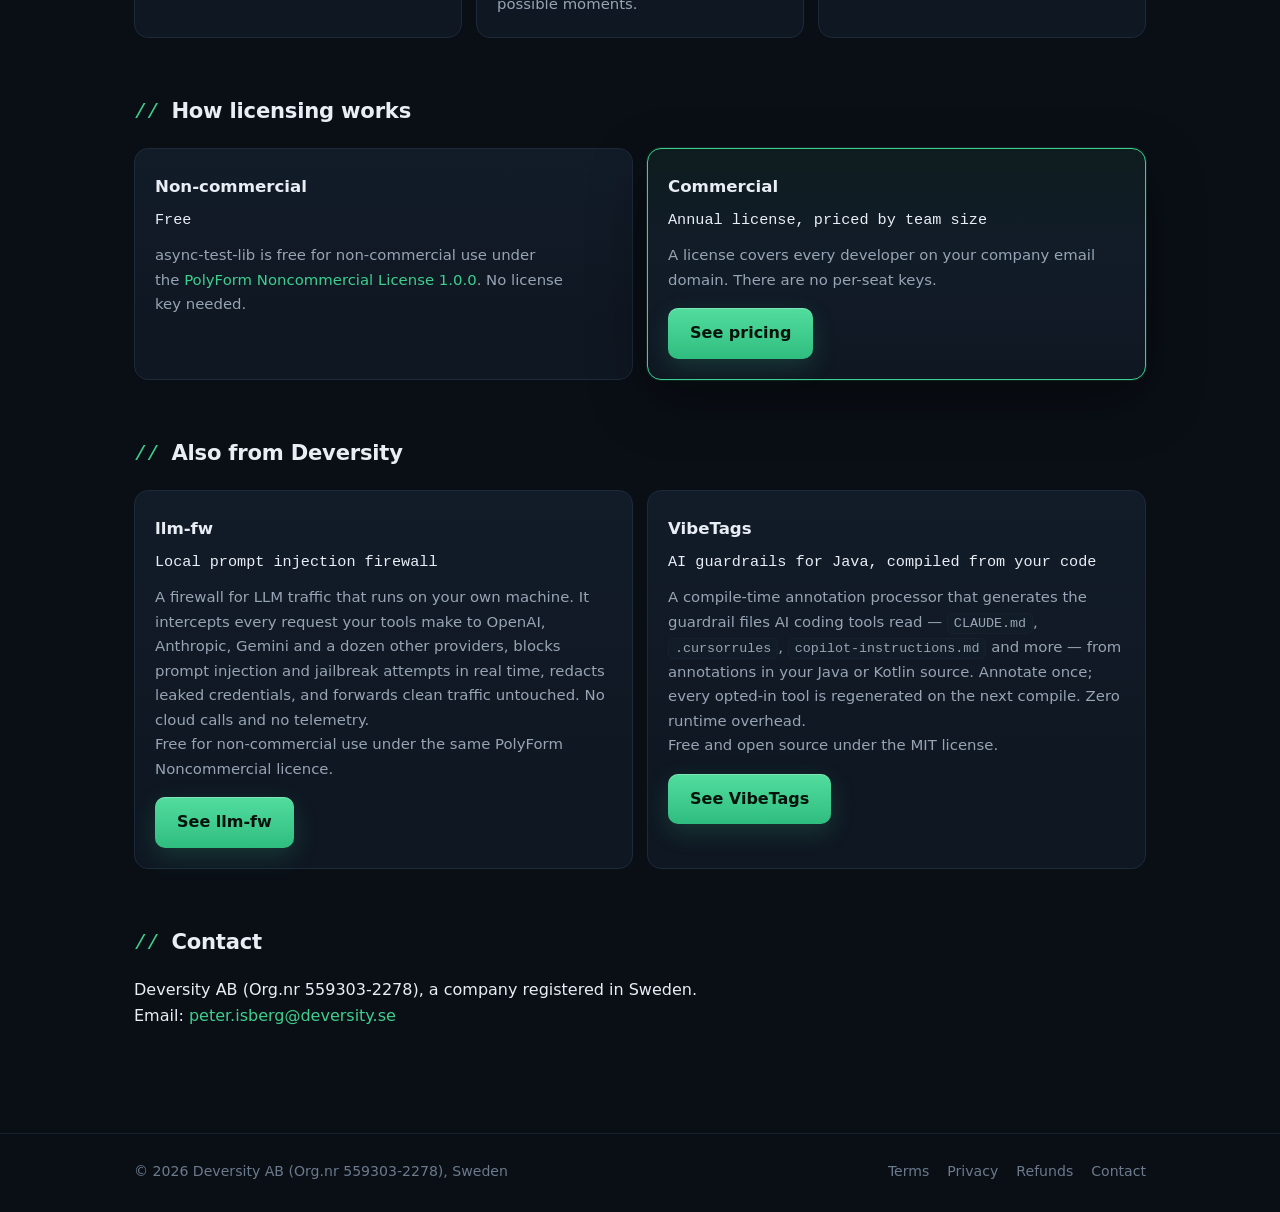
==== commit 0020f8fa: "site: fix nav gap, add share cards and a 404, and clear the a11y basics Seven fixes found by auditin" ====
--- a/index.html
+++ b/index.html
@@ -10,17 +10,24 @@
 <meta property="og:url" content="https://deversity.se/">
 <meta property="og:title" content="Deversity - Concurrency testing for the JVM">
 <meta property="og:description" content="async-test-lib is a JUnit 5 extension that stress-tests JVM code under maximum thread contention and reports race conditions, deadlocks, missed signals, and more.">
-<meta name="twitter:card" content="summary">
+<meta name="twitter:card" content="summary_large_image">
 <meta name="google-site-verification" content="hD2IClYOIIsjtofazNrwAzGlX_kcUXuz83OP7DqDR5Y" />
+<meta property="og:site_name" content="Deversity">
+<meta property="og:image" content="https://deversity.se/assets/og/og-deversity.png">
+<meta property="og:image:width" content="1200">
+<meta property="og:image:height" content="630">
+<meta property="og:image:alt" content="Deversity: concurrency bugs, forced out of hiding">
+<meta name="twitter:image" content="https://deversity.se/assets/og/og-deversity.png">
 <title>Deversity - Concurrency testing for the JVM</title>
 <link rel="icon" type="image/svg+xml" href="data:image/svg+xml,%3Csvg xmlns='http://www.w3.org/2000/svg' viewBox='0 0 64 64'%3E%3Crect width='64' height='64' rx='14' fill='%230a0f16'/%3E%3Cpath d='M22 17h11a15 15 0 0 1 0 30H22z' fill='none' stroke='%233ecf8e' stroke-width='6' stroke-linejoin='round'/%3E%3C/svg%3E">
 <link rel="stylesheet" href="assets/site.css">
 <link rel="stylesheet" href="assets/mascot.css">
 </head>
 <body>
+<a class="skip-link" href="#main">Skip to content</a>
 <header class="site-head">
   <nav class="nav">
-    <a class="brand" href="/">
+    <a class="brand" href="/" aria-current="page">
       <svg class="mark" width="20" height="20" viewBox="0 0 64 64" aria-hidden="true"><rect x="2" y="2" width="60" height="60" rx="14" fill="none" stroke="currentColor" opacity="0.35" stroke-width="4"/><path d="M22 17h11a15 15 0 0 1 0 30H22z" fill="none" stroke="currentColor" stroke-width="6" stroke-linejoin="round"/></svg>
       Deversity
     </a>
@@ -35,7 +42,7 @@
     </div>
   </nav>
 </header>
-<main class="mkt">
+<main class="mkt" id="main">
 
   <section class="hero">
     <div class="hero-copy">
--- a/assets/site.css
+++ b/assets/site.css
@@ -66,6 +66,29 @@
   border-radius: 5px;
 }
 
+/* ---------- Skip link ---------- */
+
+/* Parked off screen until it takes focus, so a keyboard user can jump the seven
+   nav links on every page without a control everyone else has to look at. */
+.skip-link {
+  position: absolute;
+  left: 12px;
+  top: -60px;
+  z-index: 100;
+  padding: 9px 14px;
+  font: 600 0.85rem / 1 var(--mono);
+  color: var(--accent-ink);
+  background: var(--accent);
+  border-radius: 8px;
+  text-decoration: none;
+  transition: top 0.15s ease;
+}
+.skip-link:focus { top: 12px; }
+
+@media (prefers-reduced-motion: reduce) {
+  .skip-link { transition: none; }
+}
+
 /* ---------- Header ---------- */
 
 .site-head {
@@ -587,6 +610,53 @@
   }
 }
 
+/* Below ~545px the pricing table (501px wide, from the nowrap price and buy
+   columns) is wider than .table-wrap, so its Buy column sits outside the box
+   and can only be reached by sideways-scrolling inside the table — with no
+   affordance saying so. On a phone the buttons are simply not there. Stack
+   each row into a card instead, so tier, price and button are always in view
+   and the button is a full-width tap target. */
+@media (max-width: 600px) {
+  .table-wrap { overflow-x: visible; }
+  .table-wrap table {
+    display: block;
+    background: none;
+    border: none;
+    border-radius: 0;
+    margin: 0;
+  }
+  .table-wrap thead { display: none; }
+  .table-wrap tbody { display: block; }
+  .table-wrap tbody tr {
+    display: block;
+    background: var(--panel);
+    border: 1px solid var(--line);
+    border-radius: var(--radius);
+    padding: 14px 16px;
+  }
+  .table-wrap tbody tr + tr { margin-top: 12px; }
+  .table-wrap tbody tr:hover { background: var(--panel); }
+  .table-wrap tbody td {
+    display: block;
+    width: auto;
+    padding: 0;
+    border-bottom: none;
+    text-align: left;
+  }
+  .table-wrap tbody td.price {
+    margin-top: 2px;
+    font-size: 1.05rem;
+    white-space: normal;
+  }
+  .table-wrap tbody td.buy-col { margin-top: 12px; }
+  .table-wrap tbody td.buy-col .buy {
+    display: block;
+    width: 100%;
+    padding: 12px 18px;
+    text-align: center;
+  }
+}
+
 /* ---------- Reduced motion ---------- */
 
 @media (prefers-reduced-motion: reduce) {
--- a/assets/mascot.css
+++ b/assets/mascot.css
@@ -143,6 +143,27 @@
   will-change: transform, opacity;
 }
 
+/* ---------- Bite marks ---------- */
+
+/* Nested things wobble when the mascot bites them. An element that is itself one of
+   its platforms only flickers: a transform there would move the ground under its feet. */
+@keyframes mx-chomp {
+  0%   { transform: none; }
+  25%  { transform: translate(-1px, 1px) rotate(-7deg) scale(0.88); }
+  55%  { transform: translate(1px, -1px) rotate(5deg) scale(1.07); }
+  100% { transform: none; }
+}
+.mx-chomped {
+  animation: mx-chomp 0.62s ease-out;
+  transform-origin: 50% 60%;
+}
+@keyframes mx-nip {
+  0%, 100% { opacity: 1; }
+  30%      { opacity: 0.55; }
+  60%      { opacity: 0.88; }
+}
+.mx-nipped { animation: mx-nip 0.62s ease-out; }
+
 /* ---------- Screen readers ---------- */
 
 .mx-live {
@@ -162,4 +183,5 @@
 @media (prefers-reduced-motion: reduce) {
   .mx-bubble, .mx-close { transition: none; }
   .mx-caret { animation: none; }
+  .mx-chomped, .mx-nipped { animation: none; }
 }
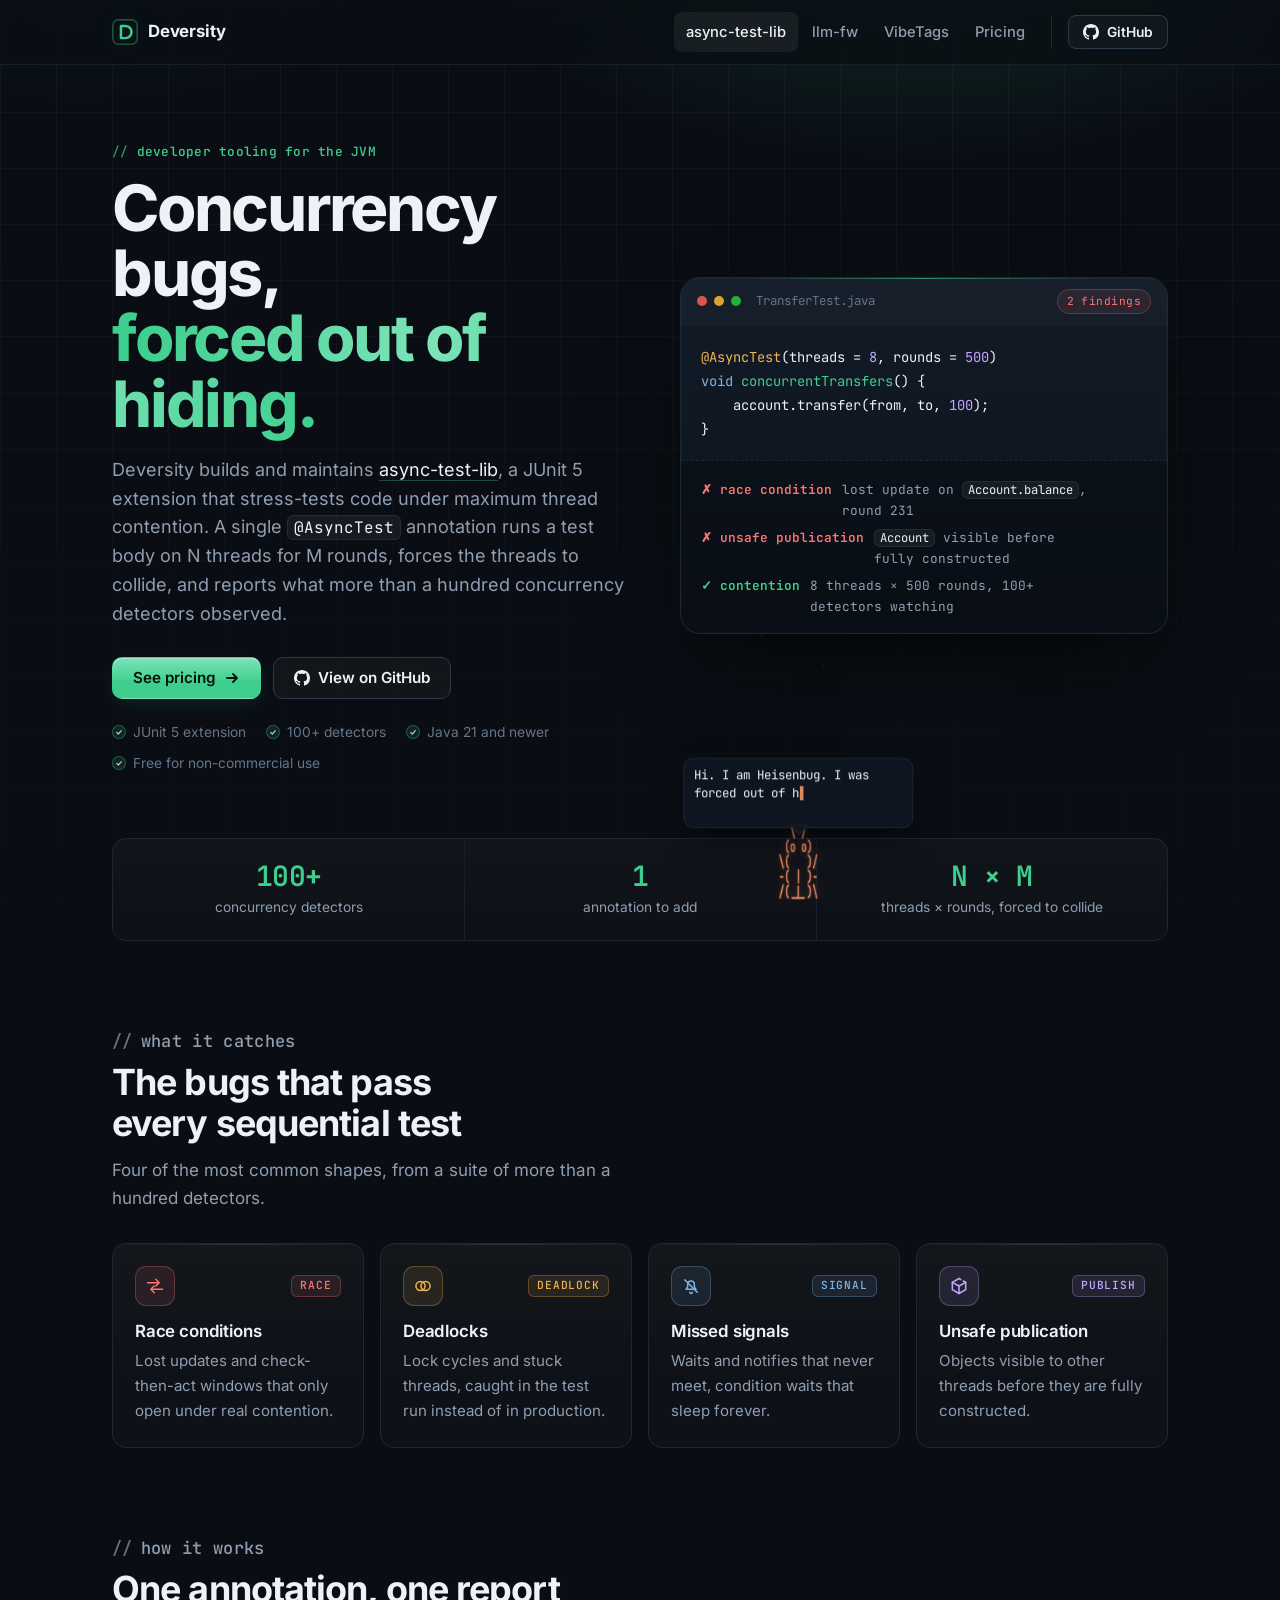
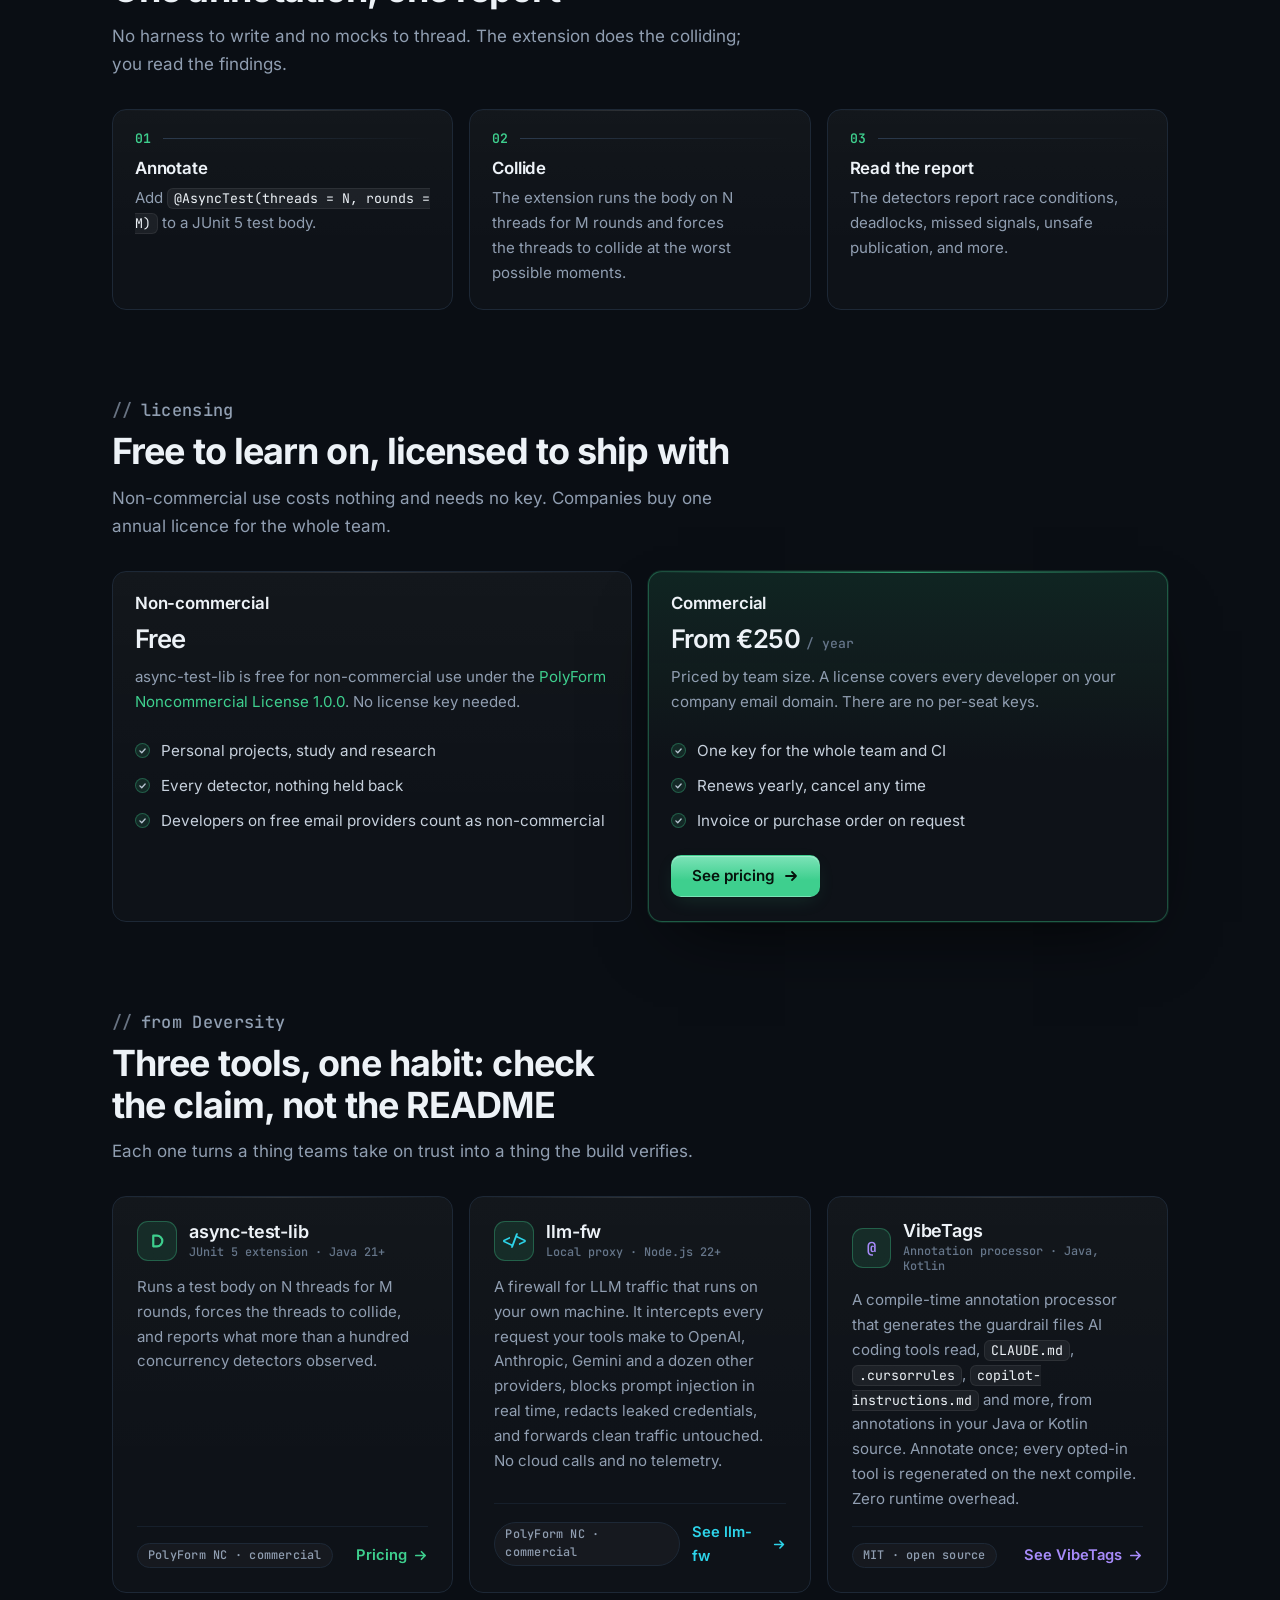
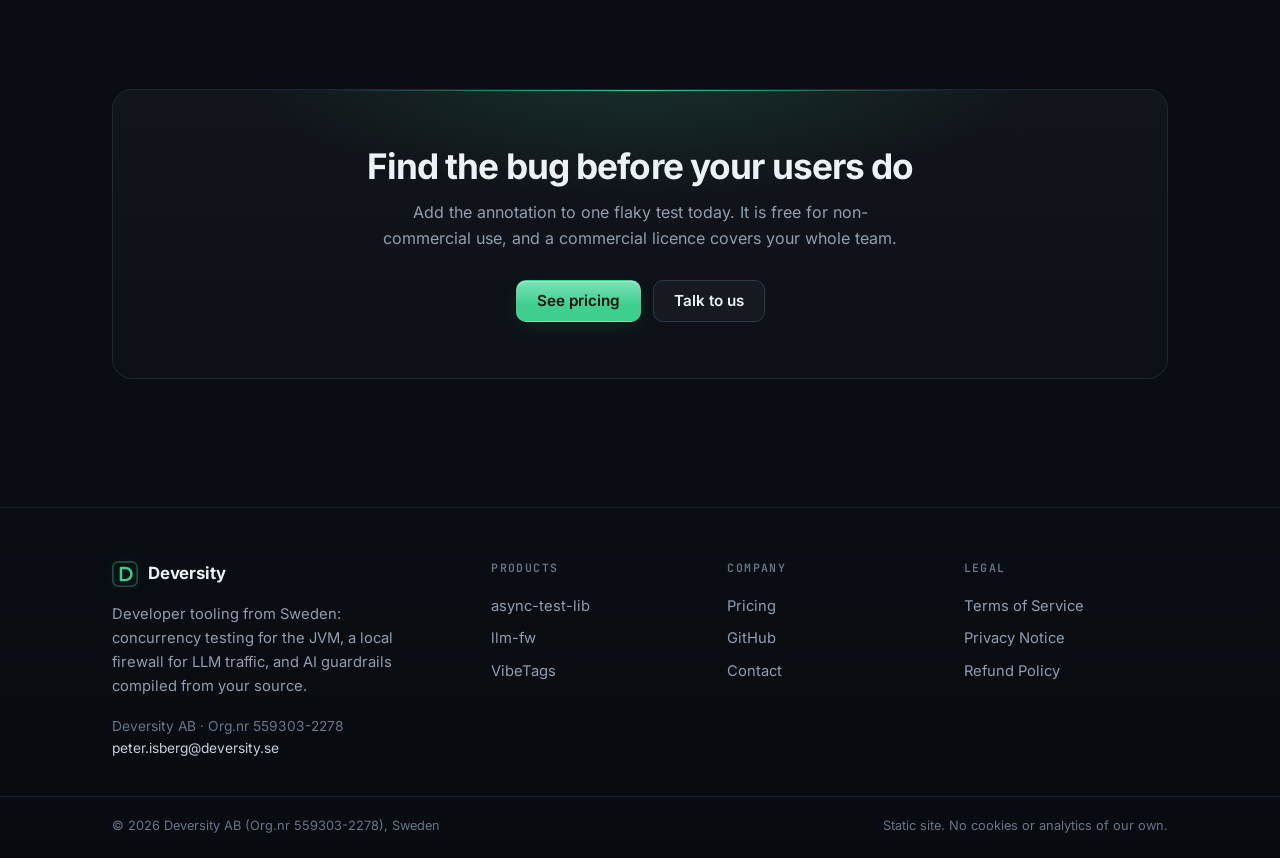
==== commit 0e1530d2: "redesign: rebuild all eight pages on one stylesheet and one script The site had drifted into three s" ====
--- a/index.html
+++ b/index.html
@@ -4,7 +4,7 @@
 <meta charset="utf-8">
 <meta name="viewport" content="width=device-width, initial-scale=1">
 <meta name="description" content="Deversity builds async-test-lib, a JUnit 5 extension that stress-tests JVM code under maximum thread contention and reports race conditions, deadlocks, missed signals, and more.">
-<meta name="theme-color" content="#0a0f16">
+<meta name="theme-color" content="#0a0e14">
 <link rel="canonical" href="https://deversity.se/">
 <meta property="og:type" content="website">
 <meta property="og:url" content="https://deversity.se/">
@@ -19,34 +19,47 @@
 <meta property="og:image:alt" content="Deversity: concurrency bugs, forced out of hiding">
 <meta name="twitter:image" content="https://deversity.se/assets/og/og-deversity.png">
 <title>Deversity - Concurrency testing for the JVM</title>
-<link rel="icon" type="image/svg+xml" href="data:image/svg+xml,%3Csvg xmlns='http://www.w3.org/2000/svg' viewBox='0 0 64 64'%3E%3Crect width='64' height='64' rx='14' fill='%230a0f16'/%3E%3Cpath d='M22 17h11a15 15 0 0 1 0 30H22z' fill='none' stroke='%233ecf8e' stroke-width='6' stroke-linejoin='round'/%3E%3C/svg%3E">
-<link rel="stylesheet" href="assets/site.css">
-<link rel="stylesheet" href="assets/mascot.css">
+<link rel="icon" type="image/svg+xml" href="data:image/svg+xml,%3Csvg xmlns='http://www.w3.org/2000/svg' viewBox='0 0 64 64'%3E%3Crect width='64' height='64' rx='14' fill='%230a0e14'/%3E%3Cpath d='M22 17h11a15 15 0 0 1 0 30H22z' fill='none' stroke='%233ecf8e' stroke-width='6' stroke-linejoin='round'/%3E%3C/svg%3E">
+<link rel="preload" href="/assets/fonts/Inter-latin.woff2" as="font" type="font/woff2" crossorigin>
+<link rel="preload" href="/assets/fonts/JetBrainsMono-latin.woff2" as="font" type="font/woff2" crossorigin>
+<link rel="stylesheet" href="/assets/site.css">
+<link rel="stylesheet" href="/assets/mascot.css">
+<script>document.documentElement.classList.add('js');</script>
 </head>
 <body>
 <a class="skip-link" href="#main">Skip to content</a>
 <header class="site-head">
-  <nav class="nav">
+  <nav class="nav wrap" aria-label="Main">
     <a class="brand" href="/" aria-current="page">
-      <svg class="mark" width="20" height="20" viewBox="0 0 64 64" aria-hidden="true"><rect x="2" y="2" width="60" height="60" rx="14" fill="none" stroke="currentColor" opacity="0.35" stroke-width="4"/><path d="M22 17h11a15 15 0 0 1 0 30H22z" fill="none" stroke="currentColor" stroke-width="6" stroke-linejoin="round"/></svg>
+      <svg class="mark" viewBox="0 0 64 64" aria-hidden="true"><rect x="2" y="2" width="60" height="60" rx="14" fill="none" stroke="currentColor" opacity="0.35" stroke-width="4"/><path d="M22 17h11a15 15 0 0 1 0 30H22z" fill="none" stroke="currentColor" stroke-width="6" stroke-linejoin="round"/></svg>
       Deversity
     </a>
-    <div class="nav-links">
-      <a href="llmfw/">llm-fw</a>
-      <a href="vibetags/">VibeTags</a>
-      <a href="pricing.html">Pricing</a>
-      <a href="terms.html">Terms</a>
-      <a href="privacy.html">Privacy</a>
-      <a href="refunds.html">Refunds</a>
-      <a href="https://github.com/PIsberg/async-test-lib">GitHub</a>
+    <button class="nav-toggle" type="button" aria-expanded="false" aria-controls="nav-menu" aria-label="Menu">
+      <svg class="bars" width="20" height="20" viewBox="0 0 20 20" fill="none" stroke="currentColor" stroke-width="1.8" stroke-linecap="round" aria-hidden="true"><path d="M3 6h14M3 10h14M3 14h14"/></svg>
+      <svg class="x" width="20" height="20" viewBox="0 0 20 20" fill="none" stroke="currentColor" stroke-width="1.8" stroke-linecap="round" aria-hidden="true"><path d="M5 5l10 10M15 5L5 15"/></svg>
+    </button>
+    <div class="nav-menu" id="nav-menu">
+      <div class="nav-links">
+        <a href="/" aria-current="page">async-test-lib</a>
+        <a href="/llmfw/">llm-fw</a>
+        <a href="/vibetags/">VibeTags</a>
+        <a href="/pricing.html">Pricing</a>
+      </div>
+      <div class="nav-actions">
+        <a class="btn btn-ghost btn-sm" href="https://github.com/PIsberg">
+          <svg viewBox="0 0 16 16" fill="currentColor" aria-hidden="true"><path d="M8 0C3.58 0 0 3.58 0 8c0 3.54 2.29 6.53 5.47 7.59.4.07.55-.17.55-.38 0-.19-.01-.82-.01-1.49-2.01.37-2.53-.49-2.69-.94-.09-.23-.48-.94-.82-1.13-.28-.15-.68-.52-.01-.53.63-.01 1.08.58 1.23.82.72 1.21 1.87.87 2.33.66.07-.52.28-.87.51-1.07-1.78-.2-3.64-.89-3.64-3.95 0-.87.31-1.59.82-2.15-.08-.2-.36-1.02.08-2.12 0 0 .67-.21 2.2.82.64-.18 1.32-.27 2-.27.68 0 1.36.09 2 .27 1.53-1.04 2.2-.82 2.2-.82.44 1.1.16 1.92.08 2.12.51.56.82 1.27.82 2.15 0 3.07-1.87 3.75-3.65 3.95.29.25.54.73.54 1.48 0 1.07-.01 1.93-.01 2.2 0 .21.15.46.55.38A8.01 8.01 0 0 0 16 8c0-4.42-3.58-8-8-8z"/></svg>
+          GitHub
+        </a>
+      </div>
     </div>
   </nav>
 </header>
-<main class="mkt" id="main">
+
+<main class="wrap" id="main">
 
   <section class="hero">
     <div class="hero-copy">
-      <p class="eyebrow">// developer tooling for the JVM</p>
+      <p class="eyebrow">developer tooling for the JVM</p>
       <h1>Concurrency bugs,<br><span class="hl">forced out of hiding.</span></h1>
       <p class="lede">Deversity builds and maintains
       <a href="https://github.com/PIsberg/async-test-lib">async-test-lib</a>, a JUnit&nbsp;5
@@ -55,10 +68,20 @@
       the threads to collide, and reports what more than a hundred concurrency detectors
       observed.</p>
       <div class="actions">
-        <a class="cta" href="pricing.html">See pricing</a>
-        <a class="ghost" href="https://github.com/PIsberg/async-test-lib">View on GitHub</a>
-      </div>
-      <p class="hero-meta">JUnit 5 extension &middot; 100+ detectors &middot; Free for non-commercial use</p>
+        <a class="btn btn-primary" href="/pricing.html">See pricing
+          <svg viewBox="0 0 16 16" fill="none" stroke="currentColor" stroke-width="1.8" stroke-linecap="round" stroke-linejoin="round" aria-hidden="true"><path d="M3 8h10M9 4l4 4-4 4"/></svg>
+        </a>
+        <a class="btn btn-ghost" href="https://github.com/PIsberg/async-test-lib">
+          <svg viewBox="0 0 16 16" fill="currentColor" aria-hidden="true"><path d="M8 0C3.58 0 0 3.58 0 8c0 3.54 2.29 6.53 5.47 7.59.4.07.55-.17.55-.38 0-.19-.01-.82-.01-1.49-2.01.37-2.53-.49-2.69-.94-.09-.23-.48-.94-.82-1.13-.28-.15-.68-.52-.01-.53.63-.01 1.08.58 1.23.82.72 1.21 1.87.87 2.33.66.07-.52.28-.87.51-1.07-1.78-.2-3.64-.89-3.64-3.95 0-.87.31-1.59.82-2.15-.08-.2-.36-1.02.08-2.12 0 0 .67-.21 2.2.82.64-.18 1.32-.27 2-.27.68 0 1.36.09 2 .27 1.53-1.04 2.2-.82 2.2-.82.44 1.1.16 1.92.08 2.12.51.56.82 1.27.82 2.15 0 3.07-1.87 3.75-3.65 3.95.29.25.54.73.54 1.48 0 1.07-.01 1.93-.01 2.2 0 .21.15.46.55.38A8.01 8.01 0 0 0 16 8c0-4.42-3.58-8-8-8z"/></svg>
+          View on GitHub
+        </a>
+      </div>
+      <ul class="ticks" aria-label="At a glance">
+        <li>JUnit 5 extension</li>
+        <li>100+ detectors</li>
+        <li>Java 21 and newer</li>
+        <li>Free for non-commercial use</li>
+      </ul>
     </div>
     <figure class="term" role="img" aria-label="Example: an AsyncTest run reporting a race condition">
       <figcaption class="term-bar">
@@ -71,9 +94,9 @@
     account.transfer(from, to, <span class="num">100</span>);
 }</code></pre>
       <div class="term-report">
-        <p class="rep-line fail"><span>&#x2717; race condition</span>lost update on <code>Account.balance</code>, round 231</p>
-        <p class="rep-line fail"><span>&#x2717; unsafe publication</span><code>Account</code> visible before fully constructed</p>
-        <p class="rep-line ok"><span>&#x2713; contention</span>8 threads &times; 500 rounds, 100+ detectors watching</p>
+        <p class="rep-line fail"><span>&#x2717; race condition</span><span>lost update on <code>Account.balance</code>, round 231</span></p>
+        <p class="rep-line fail"><span>&#x2717; unsafe publication</span><span><code>Account</code> visible before fully constructed</span></p>
+        <p class="rep-line ok"><span>&#x2713; contention</span><span>8 threads &times; 500 rounds, 100+ detectors watching</span></p>
       </div>
     </figure>
   </section>
@@ -84,12 +107,16 @@
     <div><strong>N &times; M</strong><span>threads &times; rounds, forced to collide</span></div>
   </section>
 
-  <section>
-    <h2>What it catches</h2>
-    <div class="grid catch">
+  <section class="section" id="catches">
+    <div class="section-head">
+      <p class="eyebrow">what it catches</p>
+      <h2>The bugs that pass every sequential test</h2>
+      <p>Four of the most common shapes, from a suite of more than a hundred detectors.</p>
+    </div>
+    <div class="grid">
       <div class="card cat-race">
         <div class="card-top">
-          <span class="ico" aria-hidden="true"><svg width="20" height="20" viewBox="0 0 24 24" fill="none" stroke="currentColor" stroke-width="1.8" stroke-linecap="round" stroke-linejoin="round"><path d="M3 8h13"/><path d="M13 4l4 4-4 4"/><path d="M21 16H8"/><path d="M11 12l-4 4 4 4"/></svg></span>
+          <span class="ico" aria-hidden="true"><svg viewBox="0 0 24 24" fill="none" stroke="currentColor" stroke-width="1.8" stroke-linecap="round" stroke-linejoin="round"><path d="M3 8h13"/><path d="M13 4l4 4-4 4"/><path d="M21 16H8"/><path d="M11 12l-4 4 4 4"/></svg></span>
           <span class="tag">RACE</span>
         </div>
         <h3>Race conditions</h3>
@@ -97,7 +124,7 @@
       </div>
       <div class="card cat-lock">
         <div class="card-top">
-          <span class="ico" aria-hidden="true"><svg width="20" height="20" viewBox="0 0 24 24" fill="none" stroke="currentColor" stroke-width="1.8" stroke-linecap="round" stroke-linejoin="round"><circle cx="9" cy="12" r="5.5"/><circle cx="15" cy="12" r="5.5"/></svg></span>
+          <span class="ico" aria-hidden="true"><svg viewBox="0 0 24 24" fill="none" stroke="currentColor" stroke-width="1.8" stroke-linecap="round" stroke-linejoin="round"><circle cx="9" cy="12" r="5.5"/><circle cx="15" cy="12" r="5.5"/></svg></span>
           <span class="tag">DEADLOCK</span>
         </div>
         <h3>Deadlocks</h3>
@@ -105,7 +132,7 @@
       </div>
       <div class="card cat-signal">
         <div class="card-top">
-          <span class="ico" aria-hidden="true"><svg width="20" height="20" viewBox="0 0 24 24" fill="none" stroke="currentColor" stroke-width="1.8" stroke-linecap="round" stroke-linejoin="round"><path d="M8 10a4 4 0 0 1 8 0v3l2 3H6l2-3z"/><path d="M10.5 19.5a1.5 1.5 0 0 0 3 0"/><path d="M4.5 4.5l15 15"/></svg></span>
+          <span class="ico" aria-hidden="true"><svg viewBox="0 0 24 24" fill="none" stroke="currentColor" stroke-width="1.8" stroke-linecap="round" stroke-linejoin="round"><path d="M8 10a4 4 0 0 1 8 0v3l2 3H6l2-3z"/><path d="M10.5 19.5a1.5 1.5 0 0 0 3 0"/><path d="M4.5 4.5l15 15"/></svg></span>
           <span class="tag">SIGNAL</span>
         </div>
         <h3>Missed signals</h3>
@@ -113,19 +140,22 @@
       </div>
       <div class="card cat-pub">
         <div class="card-top">
-          <span class="ico" aria-hidden="true"><svg width="20" height="20" viewBox="0 0 24 24" fill="none" stroke="currentColor" stroke-width="1.8" stroke-linecap="round" stroke-linejoin="round"><path d="M20 7.6v8.8L12 21l-8-4.6V7.6L12 3"/><path d="M12 3l8 4.6" stroke-dasharray="2.5 3.5"/><path d="M4 7.6l8 4.4 8-4.4"/><path d="M12 12v9"/></svg></span>
+          <span class="ico" aria-hidden="true"><svg viewBox="0 0 24 24" fill="none" stroke="currentColor" stroke-width="1.8" stroke-linecap="round" stroke-linejoin="round"><path d="M20 7.6v8.8L12 21l-8-4.6V7.6L12 3"/><path d="M12 3l8 4.6" stroke-dasharray="2.5 3.5"/><path d="M4 7.6l8 4.4 8-4.4"/><path d="M12 12v9"/></svg></span>
           <span class="tag">PUBLISH</span>
         </div>
         <h3>Unsafe publication</h3>
         <p>Objects visible to other threads before they are fully constructed.</p>
       </div>
     </div>
-    <p class="sub">And more, from a suite of more than a hundred detectors.</p>
-  </section>
-
-  <section>
-    <h2>How it works</h2>
-    <div class="grid steps">
+  </section>
+
+  <section class="section" id="how">
+    <div class="section-head">
+      <p class="eyebrow">how it works</p>
+      <h2>One annotation, one report</h2>
+      <p>No harness to write and no mocks to thread. The extension does the colliding; you read the findings.</p>
+    </div>
+    <div class="grid three steps">
       <div class="card">
         <span class="num">01</span>
         <h3>Annotate</h3>
@@ -144,72 +174,138 @@
     </div>
   </section>
 
-  <section>
-    <h2>How licensing works</h2>
-    <div class="grid lic">
-      <div class="card">
+  <section class="section" id="licensing">
+    <div class="section-head">
+      <p class="eyebrow">licensing</p>
+      <h2>Free to learn on, licensed to ship with</h2>
+      <p>Non-commercial use costs nothing and needs no key. Companies buy one annual licence for the whole team.</p>
+    </div>
+    <div class="grid two">
+      <div class="card plan">
         <h3>Non-commercial</h3>
         <p class="price-line">Free</p>
         <p>async-test-lib is free for non-commercial use under the
         <a href="https://polyformproject.org/licenses/noncommercial/1.0.0/">PolyForm
         Noncommercial License 1.0.0</a>. No license key needed.</p>
-      </div>
-      <div class="card hot">
+        <ul class="checks">
+          <li>Personal projects, study and research</li>
+          <li>Every detector, nothing held back</li>
+          <li>Developers on free email providers count as non-commercial</li>
+        </ul>
+      </div>
+      <div class="card plan hot">
         <h3>Commercial</h3>
-        <p class="price-line">Annual license, priced by team size</p>
-        <p>A license covers every developer on your company email domain. There are no
-        per-seat keys.</p>
-        <a class="cta" href="pricing.html">See pricing</a>
-      </div>
-    </div>
-  </section>
-
-  <section>
-    <h2>Also from Deversity</h2>
-    <div class="grid lic">
-      <div class="card">
-        <h3>llm-fw</h3>
-        <p class="price-line">Local prompt injection firewall</p>
-        <p>A firewall for LLM traffic that runs on your own machine. It intercepts every
-        request your tools make to OpenAI, Anthropic, Gemini and a dozen other providers,
-        blocks prompt injection and jailbreak attempts in real time, redacts leaked
-        credentials, and forwards clean traffic untouched. No cloud calls and no
-        telemetry.</p>
-        <p>Free for non-commercial use under the same PolyForm Noncommercial licence.</p>
-        <a class="cta" href="llmfw/">See llm-fw</a>
-      </div>
-      <div class="card">
-        <h3>VibeTags</h3>
-        <p class="price-line">AI guardrails for Java, compiled from your code</p>
-        <p>A compile-time annotation processor that generates the guardrail files AI coding
-        tools read — <code>CLAUDE.md</code>, <code>.cursorrules</code>,
-        <code>copilot-instructions.md</code> and more — from annotations in your Java or
-        Kotlin source. Annotate once; every opted-in tool is regenerated on the next
-        compile. Zero runtime overhead.</p>
-        <p>Free and open source under the MIT license.</p>
-        <a class="cta" href="vibetags/">See VibeTags</a>
-      </div>
-    </div>
-  </section>
-
-  <section>
-    <h2>Contact</h2>
-    <p>Deversity AB (Org.nr 559303-2278), a company registered in Sweden.<br>
-    Email: <a href="mailto:peter.isberg@deversity.se">peter.isberg@deversity.se</a></p>
+        <p class="price-line">From &euro;250<small>/ year</small></p>
+        <p>Priced by team size. A license covers every developer on your company email domain. There are no per-seat keys.</p>
+        <ul class="checks">
+          <li>One key for the whole team and CI</li>
+          <li>Renews yearly, cancel any time</li>
+          <li>Invoice or purchase order on request</li>
+        </ul>
+        <a class="btn btn-primary" href="/pricing.html">See pricing
+          <svg viewBox="0 0 16 16" fill="none" stroke="currentColor" stroke-width="1.8" stroke-linecap="round" stroke-linejoin="round" aria-hidden="true"><path d="M3 8h10M9 4l4 4-4 4"/></svg>
+        </a>
+      </div>
+    </div>
+  </section>
+
+  <section class="section" id="products">
+    <div class="section-head">
+      <p class="eyebrow">from Deversity</p>
+      <h2>Three tools, one habit: check the claim, not the README</h2>
+      <p>Each one turns a thing teams take on trust into a thing the build verifies.</p>
+    </div>
+    <div class="grid products">
+      <div class="card product p-atl">
+        <div class="p-head">
+          <span class="p-mark" aria-hidden="true"><svg viewBox="0 0 64 64" fill="none" stroke="currentColor" stroke-width="7" stroke-linejoin="round"><path d="M20 15h12a17 17 0 0 1 0 34H20z"/></svg></span>
+          <div><h3>async-test-lib</h3><span class="p-kind">JUnit 5 extension &middot; Java 21+</span></div>
+        </div>
+        <p>Runs a test body on N threads for M rounds, forces the threads to collide, and reports what more than a hundred concurrency detectors observed.</p>
+        <div class="p-foot">
+          <span class="badge">PolyForm NC &middot; commercial</span>
+          <a class="p-link" href="/pricing.html">Pricing
+            <svg viewBox="0 0 16 16" fill="none" stroke="currentColor" stroke-width="1.8" stroke-linecap="round" stroke-linejoin="round" aria-hidden="true"><path d="M3 8h10M9 4l4 4-4 4"/></svg>
+          </a>
+        </div>
+      </div>
+      <div class="card product p-llmfw">
+        <div class="p-head">
+          <span class="p-mark" aria-hidden="true">&lt;/&gt;</span>
+          <div><h3>llm-fw</h3><span class="p-kind">Local proxy &middot; Node.js 22+</span></div>
+        </div>
+        <p>A firewall for LLM traffic that runs on your own machine. It intercepts every request your tools make to OpenAI, Anthropic, Gemini and a dozen other providers, blocks prompt injection in real time, redacts leaked credentials, and forwards clean traffic untouched. No cloud calls and no telemetry.</p>
+        <div class="p-foot">
+          <span class="badge">PolyForm NC &middot; commercial</span>
+          <a class="p-link" href="/llmfw/">See llm-fw
+            <svg viewBox="0 0 16 16" fill="none" stroke="currentColor" stroke-width="1.8" stroke-linecap="round" stroke-linejoin="round" aria-hidden="true"><path d="M3 8h10M9 4l4 4-4 4"/></svg>
+          </a>
+        </div>
+      </div>
+      <div class="card product p-vibetags">
+        <div class="p-head">
+          <span class="p-mark" aria-hidden="true">@</span>
+          <div><h3>VibeTags</h3><span class="p-kind">Annotation processor &middot; Java, Kotlin</span></div>
+        </div>
+        <p>A compile-time annotation processor that generates the guardrail files AI coding tools read, <code>CLAUDE.md</code>, <code>.cursorrules</code>, <code>copilot-instructions.md</code> and more, from annotations in your Java or Kotlin source. Annotate once; every opted-in tool is regenerated on the next compile. Zero runtime overhead.</p>
+        <div class="p-foot">
+          <span class="badge">MIT &middot; open source</span>
+          <a class="p-link" href="/vibetags/">See VibeTags
+            <svg viewBox="0 0 16 16" fill="none" stroke="currentColor" stroke-width="1.8" stroke-linecap="round" stroke-linejoin="round" aria-hidden="true"><path d="M3 8h10M9 4l4 4-4 4"/></svg>
+          </a>
+        </div>
+      </div>
+    </div>
+  </section>
+
+  <section class="cta-band" aria-labelledby="cta-title">
+    <h2 id="cta-title">Find the bug before your users do</h2>
+    <p>Add the annotation to one flaky test today. It is free for non-commercial use, and a commercial licence covers your whole team.</p>
+    <div class="actions">
+      <a class="btn btn-primary" href="/pricing.html">See pricing</a>
+      <a class="btn btn-ghost" href="mailto:peter.isberg@deversity.se">Talk to us</a>
+    </div>
   </section>
 
 </main>
+
 <footer class="site-foot">
-  <div class="inner">
-    <span>&copy; 2026 Deversity AB (Org.nr 559303-2278), Sweden</span>
-    <nav>
-      <a href="terms.html">Terms</a>
-      <a href="privacy.html">Privacy</a>
-      <a href="refunds.html">Refunds</a>
+  <div class="wrap foot-grid">
+    <div class="foot-brand">
+      <a class="brand" href="/">
+        <svg class="mark" viewBox="0 0 64 64" aria-hidden="true"><rect x="2" y="2" width="60" height="60" rx="14" fill="none" stroke="currentColor" opacity="0.35" stroke-width="4"/><path d="M22 17h11a15 15 0 0 1 0 30H22z" fill="none" stroke="currentColor" stroke-width="6" stroke-linejoin="round"/></svg>
+        Deversity
+      </a>
+      <p>Developer tooling from Sweden: concurrency testing for the JVM, a local firewall for LLM traffic, and AI guardrails compiled from your source.</p>
+      <p class="foot-contact">Deversity AB &middot; Org.nr 559303-2278<br><a href="mailto:peter.isberg@deversity.se">peter.isberg@deversity.se</a></p>
+    </div>
+    <div class="foot-col">
+      <h4>Products</h4>
+      <a href="/">async-test-lib</a>
+      <a href="/llmfw/">llm-fw</a>
+      <a href="/vibetags/">VibeTags</a>
+    </div>
+    <div class="foot-col">
+      <h4>Company</h4>
+      <a href="/pricing.html">Pricing</a>
+      <a href="https://github.com/PIsberg">GitHub</a>
       <a href="mailto:peter.isberg@deversity.se">Contact</a>
-    </nav>
+    </div>
+    <div class="foot-col">
+      <h4>Legal</h4>
+      <a href="/terms.html">Terms of Service</a>
+      <a href="/privacy.html">Privacy Notice</a>
+      <a href="/refunds.html">Refund Policy</a>
+    </div>
+  </div>
+  <div class="foot-bar">
+    <div class="wrap">
+      <span>&copy; 2026 Deversity AB (Org.nr 559303-2278), Sweden</span>
+      <span>Static site. No cookies or analytics of our own.</span>
+    </div>
   </div>
 </footer>
-<script src="assets/mascot.js"></script>
+<script src="/assets/site.js"></script>
+<script src="/assets/mascot.js"></script>
 </body>
 </html>
--- a/assets/site.css
+++ b/assets/site.css
@@ -1,47 +1,118 @@
-/* Deversity site — one stylesheet for all pages. Dark developer-tool theme. */
+/* Deversity design system. One stylesheet shared by every page on the site; the
+   product pages (llmfw/, vibetags/) layer a short overlay on top that re-points
+   --accent and adds their own components. Dark, developer-tool, no build step.
+
+   Sections: fonts, tokens, base, header, hero, terminal, stats, sections and cards,
+   product cards, tables, code blocks, FAQ, notes, prose (legal), footer, responsive,
+   reduced motion. */
+
+/* ---------- Fonts (self-hosted: no third-party request, keeps the privacy notice true) ---------- */
+
+@font-face {
+  font-family: "Inter";
+  src: url("fonts/Inter-latin.woff2") format("woff2");
+  font-weight: 400 800;
+  font-style: normal;
+  font-display: swap;
+}
+@font-face {
+  font-family: "JetBrains Mono";
+  src: url("fonts/JetBrainsMono-latin.woff2") format("woff2");
+  font-weight: 400 700;
+  font-style: normal;
+  font-display: swap;
+}
+
+/* ---------- Tokens ---------- */
 
 :root {
-  --bg: #0a0f16;
-  --panel: #0f1722;
-  --panel-2: #121c29;
-  --line: #1d2a3a;
-  --line-soft: #16202e;
-  --ink: #e9eef5;
-  --ink-soft: #c9d3de;
-  --muted: #97a4b4;
-  --faint: #6b7a8c;
+  --bg: #0a0e14;
+  --bg-2: #0d121a;
+  --panel: #10161f;
+  --panel-2: #141c27;
+  --line: #1d2836;
+  --line-soft: #161f2b;
+  --line-strong: #2b3a4d;
+  --ink: #edf2f7;
+  --ink-soft: #c6d0dc;
+  --muted: #909eb1;
+  --faint: #66768a;
+
+  /* Product accent. Product pages override the three base values; everything
+     derived below follows automatically. */
   --accent: #3ecf8e;
   --accent-bright: #7ce3b8;
   --accent-ink: #06130c;
-  --accent-soft: rgba(62, 207, 142, 0.12);
+  --accent-soft: color-mix(in srgb, var(--accent) 12%, transparent);
+  --accent-line: color-mix(in srgb, var(--accent) 32%, transparent);
+  --accent-glow: color-mix(in srgb, var(--accent) 18%, transparent);
+
   --amber: #f0b34e;
   --red: #ff7373;
   --blue: #7fb4e8;
-  --purple: #d2a8ff;
+  --purple: #c4a7ff;
+  --cyan: #2dd4ea;
+
+  --radius-s: 8px;
   --radius: 14px;
-  --mono: ui-monospace, "Cascadia Code", "JetBrains Mono", "Fira Code", Consolas, monospace;
-  --sans: system-ui, -apple-system, "Segoe UI", Roboto, "Helvetica Neue", sans-serif;
-}
-
-* { box-sizing: border-box; }
+  --radius-l: 20px;
+  --container: 1120px;
+  --gutter: clamp(20px, 4vw, 32px);
+  --head-h: 64px;
+
+  --sans: "Inter", system-ui, -apple-system, "Segoe UI", Roboto, "Helvetica Neue", sans-serif;
+  --mono: "JetBrains Mono", ui-monospace, "Cascadia Code", Consolas, "Liberation Mono", monospace;
+
+  --ease: cubic-bezier(0.2, 0.7, 0.2, 1);
+}
+
+/* ---------- Base ---------- */
+
+*, *::before, *::after { box-sizing: border-box; }
 
 html {
+  color-scheme: dark;
   scroll-behavior: smooth;
-  color-scheme: dark;
+  scroll-padding-top: calc(var(--head-h) + 16px);
+  -webkit-text-size-adjust: 100%;
 }
 
 body {
+  position: relative;
   margin: 0;
+  min-height: 100dvh;
+  display: flex;
+  flex-direction: column;
   font-family: var(--sans);
+  font-size: 1rem;
+  line-height: 1.65;
   color: var(--ink);
-  background:
-    radial-gradient(1100px 500px at 78% -120px, var(--accent-soft), transparent 60%),
-    radial-gradient(900px 480px at -12% -80px, rgba(127, 180, 232, 0.06), transparent 60%),
-    var(--bg);
-  line-height: 1.65;
+  background: var(--bg);
   -webkit-font-smoothing: antialiased;
   text-rendering: optimizeLegibility;
-}
+  overflow-x: clip;
+}
+
+/* Backdrop: two soft washes and a fine engineering grid that fades out below the
+   hero. Painted once, absolutely positioned, so it costs nothing on scroll. */
+body::before {
+  content: "";
+  position: absolute;
+  inset: 0 0 auto 0;
+  height: 980px;
+  z-index: -1;
+  pointer-events: none;
+  background:
+    radial-gradient(760px 420px at 72% -120px, var(--accent-glow), transparent 68%),
+    radial-gradient(640px 380px at 6% -140px, rgba(127, 180, 232, 0.07), transparent 68%),
+    linear-gradient(rgba(255, 255, 255, 0.032) 1px, transparent 1px),
+    linear-gradient(90deg, rgba(255, 255, 255, 0.032) 1px, transparent 1px);
+  background-size: auto, auto, 56px 56px, 56px 56px;
+  -webkit-mask-image: linear-gradient(#000 0%, #000 22%, transparent 100%);
+  mask-image: linear-gradient(#000 0%, #000 22%, transparent 100%);
+}
+
+main { flex: 1 0 auto; }
 
 ::selection { background: var(--accent); color: var(--accent-ink); }
 
@@ -50,26 +121,39 @@
 
 :focus-visible {
   outline: 2px solid var(--accent);
-  outline-offset: 2px;
-  border-radius: 3px;
-}
-
-h1, h2, h3 { text-wrap: balance; }
-p { text-wrap: pretty; }
+  outline-offset: 3px;
+  border-radius: 4px;
+}
+
+h1, h2, h3, h4 { text-wrap: balance; margin: 0; line-height: 1.15; }
+p { text-wrap: pretty; margin: 0 0 1em; }
+p:last-child { margin-bottom: 0; }
+ul, ol { padding-left: 1.2em; }
+
+img, svg { max-width: 100%; }
 
 code {
   font-family: var(--mono);
-  font-size: 0.9em;
-  background: var(--panel-2);
-  border: 1px solid var(--line-soft);
-  padding: 2px 6px;
-  border-radius: 5px;
-}
+  font-size: 0.88em;
+  color: var(--ink);
+  background: rgba(255, 255, 255, 0.055);
+  border: 1px solid rgba(255, 255, 255, 0.07);
+  padding: 1px 6px;
+  border-radius: 6px;
+}
+pre code { background: none; border: 0; padding: 0; font-size: inherit; }
+
+.wrap {
+  width: 100%;
+  max-width: var(--container);
+  margin: 0 auto;
+  padding: 0 var(--gutter);
+}
+
+main.wrap { padding-bottom: 32px; }
 
 /* ---------- Skip link ---------- */
 
-/* Parked off screen until it takes focus, so a keyboard user can jump the seven
-   nav links on every page without a control everyone else has to look at. */
 .skip-link {
   position: absolute;
   left: 12px;
@@ -85,234 +169,248 @@
 }
 .skip-link:focus { top: 12px; }
 
-@media (prefers-reduced-motion: reduce) {
-  .skip-link { transition: none; }
-}
-
 /* ---------- Header ---------- */
 
 .site-head {
   position: sticky;
   top: 0;
   z-index: 50;
-  background: rgba(10, 15, 22, 0.78);
-  backdrop-filter: blur(14px) saturate(1.5);
-  -webkit-backdrop-filter: blur(14px) saturate(1.5);
+  background: color-mix(in srgb, var(--bg) 74%, transparent);
+  backdrop-filter: blur(18px) saturate(1.4);
+  -webkit-backdrop-filter: blur(18px) saturate(1.4);
   border-bottom: 1px solid var(--line-soft);
 }
 
 .nav {
-  max-width: 1060px;
-  margin: 0 auto;
-  padding: 14px 24px;
-  display: flex;
-  flex-wrap: wrap;
-  gap: 12px 24px;
-  align-items: center;
+  position: relative;
+  height: var(--head-h);
+  display: flex;
+  align-items: center;
+  gap: 24px;
 }
 
 .brand {
   display: inline-flex;
   align-items: center;
+  gap: 10px;
+  font-weight: 700;
+  font-size: 1.05rem;
+  letter-spacing: -0.01em;
+  color: var(--ink);
+}
+.brand:hover { text-decoration: none; }
+.brand .mark {
+  display: block;
+  width: 26px;
+  height: 26px;
+  color: var(--accent);
+  filter: drop-shadow(0 0 10px var(--accent-glow));
+}
+
+.nav-menu {
+  display: flex;
+  align-items: center;
+  gap: 4px;
+  margin-left: auto;
+}
+
+.nav-links { display: flex; align-items: center; gap: 2px; }
+.nav-links a {
+  display: inline-block;
+  padding: 8px 12px;
+  border-radius: 8px;
+  color: var(--muted);
+  font-size: 0.92rem;
+  font-weight: 500;
+  transition: color 0.15s ease, background 0.15s ease;
+}
+.nav-links a:hover { color: var(--ink); background: rgba(255, 255, 255, 0.045); text-decoration: none; }
+.nav-links a[aria-current="page"] { color: var(--ink); background: rgba(255, 255, 255, 0.06); }
+
+.nav-actions {
+  display: flex;
+  align-items: center;
+  gap: 8px;
+  margin-left: 10px;
+  padding-left: 16px;
+  border-left: 1px solid var(--line);
+}
+
+.nav-toggle {
+  display: none;
+  margin-left: auto;
+  width: 40px;
+  height: 40px;
+  padding: 0;
+  border: 1px solid var(--line);
+  border-radius: 10px;
+  background: rgba(255, 255, 255, 0.03);
+  color: var(--ink);
+  cursor: pointer;
+}
+.nav-toggle svg { display: block; margin: auto; }
+.nav-toggle .x { display: none; }
+.site-head.open .nav-toggle .x { display: block; }
+.site-head.open .nav-toggle .bars { display: none; }
+
+/* Product strip: sits under the header on product pages, not sticky. */
+.subnav {
+  border-bottom: 1px solid var(--line-soft);
+  background: rgba(255, 255, 255, 0.015);
+}
+.subnav-inner {
+  display: flex;
+  align-items: center;
+  gap: 20px;
+  height: 48px;
+  overflow-x: auto;
+  scrollbar-width: none;
+}
+.subnav-inner::-webkit-scrollbar { display: none; }
+.subnav-name {
+  display: inline-flex;
+  align-items: center;
   gap: 9px;
-  font-weight: 700;
-  font-size: 1.06rem;
+  font-weight: 650;
+  font-size: 0.95rem;
   color: var(--ink);
-  letter-spacing: 0.01em;
-  margin-right: auto;
-}
-.brand:hover { text-decoration: none; }
-.brand .mark { color: var(--accent); display: block; }
-
-.nav-links {
-  display: flex;
-  flex-wrap: wrap;
-  gap: 6px 24px;
-  align-items: center;
-}
-.nav-links a {
-  position: relative;
+  white-space: nowrap;
+}
+.subnav-name:hover { text-decoration: none; }
+.subnav-name .glyph {
+  display: grid;
+  place-items: center;
+  width: 24px;
+  height: 24px;
+  border-radius: 7px;
+  font: 700 0.8rem / 1 var(--mono);
+  color: var(--accent);
+  background: var(--accent-soft);
+  border: 1px solid var(--accent-line);
+}
+.subnav-links { display: flex; gap: 2px; margin-left: auto; }
+.subnav-links a {
+  padding: 6px 10px;
+  border-radius: 7px;
+  font-size: 0.86rem;
   color: var(--muted);
-  font-size: 0.93rem;
-  padding: 4px 0;
-}
-.nav-links a::after {
-  content: "";
-  position: absolute;
-  left: 0;
-  right: 100%;
-  bottom: 0;
-  height: 1.5px;
-  background: var(--accent);
-  transition: right 0.18s ease;
-}
-.nav-links a:hover { color: var(--ink); text-decoration: none; }
-.nav-links a:hover::after { right: 0; }
-.nav-links a.active { color: var(--ink); }
-.nav-links a.active::after { right: 0; }
-
-/* GitHub gets a pill button, no underline */
-.nav-links a[href^="https://github"] {
-  border: 1px solid var(--line);
-  padding: 6px 14px;
-  border-radius: 999px;
+  white-space: nowrap;
+}
+.subnav-links a:hover { color: var(--ink); background: rgba(255, 255, 255, 0.045); text-decoration: none; }
+
+/* ---------- Buttons ---------- */
+
+.btn {
+  display: inline-flex;
+  align-items: center;
+  justify-content: center;
+  gap: 8px;
+  padding: 11px 20px;
+  border-radius: 10px;
+  border: 1px solid transparent;
+  font: 600 0.95rem / 1.2 var(--sans);
   color: var(--ink);
-  font-weight: 550;
-  background: rgba(255, 255, 255, 0.02);
-  transition: border-color 0.15s ease, background 0.15s ease;
-}
-.nav-links a[href^="https://github"]::after { display: none; }
-.nav-links a[href^="https://github"]:hover {
-  border-color: var(--faint);
-  background: rgba(255, 255, 255, 0.04);
-}
-
-/* ---------- Layout ---------- */
-
-main {
-  max-width: 1060px;
-  margin: 0 auto;
-  padding: 40px 24px 88px;
-}
-
-main.prose { max-width: 780px; }
-
-h1 {
-  font-size: clamp(1.9rem, 1.4rem + 1.8vw, 2.4rem);
-  line-height: 1.15;
-  margin: 0 0 10px;
-  letter-spacing: -0.02em;
+  cursor: pointer;
+  white-space: nowrap;
+  transition: transform 0.15s var(--ease), box-shadow 0.15s var(--ease), background 0.15s ease, border-color 0.15s ease, color 0.15s ease;
+}
+.btn:hover { text-decoration: none; }
+.btn svg { width: 16px; height: 16px; flex: none; }
+.btn-sm { padding: 8px 14px; font-size: 0.86rem; border-radius: 8px; }
+
+.btn-primary {
+  color: var(--accent-ink);
+  background: linear-gradient(180deg, var(--accent-bright), var(--accent) 60%);
+  box-shadow: inset 0 1px 0 rgba(255, 255, 255, 0.28), 0 6px 20px -6px var(--accent-glow), 0 1px 2px rgba(0, 0, 0, 0.4);
+}
+.btn-primary:hover {
+  transform: translateY(-1px);
+  box-shadow: inset 0 1px 0 rgba(255, 255, 255, 0.28), 0 12px 30px -8px color-mix(in srgb, var(--accent) 45%, transparent), 0 1px 2px rgba(0, 0, 0, 0.4);
+}
+.btn-primary:active { transform: translateY(0); }
+
+.btn-ghost {
+  border-color: var(--line-strong);
+  background: rgba(255, 255, 255, 0.03);
+}
+.btn-ghost:hover { border-color: var(--faint); background: rgba(255, 255, 255, 0.06); }
+
+.btn-quiet { color: var(--muted); border-color: transparent; }
+.btn-quiet:hover { color: var(--ink); background: rgba(255, 255, 255, 0.05); }
+
+/* ---------- Hero ---------- */
+
+.hero {
+  display: grid;
+  grid-template-columns: minmax(0, 1.05fr) minmax(0, 1fr);
+  gap: 56px;
+  align-items: center;
+  padding: 72px 0 56px;
+}
+.hero.single { grid-template-columns: minmax(0, 1fr); padding-bottom: 8px; }
+/* min-width: 0 because a grid child defaults to min-width: auto, which lets an
+   unbreakable token (a long identifier in the lede) widen the column past its
+   track instead of wrapping. The terminal figure beside it carries the same
+   guard. */
+.hero-copy { min-width: 0; }
+
+.eyebrow {
+  display: inline-flex;
+  align-items: center;
+  gap: 8px;
+  margin: 0 0 16px;
+  font: 500 0.8rem / 1 var(--mono);
+  letter-spacing: 0.02em;
+  color: var(--accent);
+}
+.eyebrow::before { content: "//"; opacity: 0.7; }
+
+.hero h1, .h-display {
+  font-size: clamp(2.5rem, 1.8rem + 3.2vw, 4rem);
+  line-height: 1.02;
+  letter-spacing: -0.035em;
   font-weight: 750;
 }
-h2 {
-  font-size: 1.32rem;
-  margin: 56px 0 16px;
-  letter-spacing: -0.01em;
-}
-h3 { font-size: 1.04rem; margin: 0 0 6px; font-weight: 650; }
-
-.sub { color: var(--muted); margin-top: 0; font-size: 1.02rem; }
-
-.prose h1 { font-size: 1.85rem; }
-.prose h2 {
-  font-size: 1.18rem;
-  margin: 42px 0 12px;
-  padding-top: 22px;
-  border-top: 1px solid var(--line-soft);
-}
-.prose p { color: var(--ink-soft); }
-.prose a { text-decoration: underline; text-underline-offset: 3px; }
-.prose .sub {
-  font-family: var(--mono);
-  font-size: 0.82rem;
-  color: var(--faint);
-}
-
-/* Marketing pages get code-comment section headings */
-.mkt h2::before {
-  content: "// ";
-  font-family: var(--mono);
+.hl {
   color: var(--accent);
-  font-weight: 400;
-}
-
-/* ---------- Hero ---------- */
-
-.hero {
-  position: relative;
-  display: grid;
-  grid-template-columns: 1.05fr 1fr;
-  gap: 52px;
-  align-items: center;
-  padding: 46px 0 58px;
-}
-
-.hero::before {
-  content: "";
-  position: absolute;
-  inset: -60px -24px auto -24px;
-  height: 460px;
-  pointer-events: none;
-  z-index: -1;
-  background:
-    linear-gradient(90deg, transparent 0%, var(--accent-soft) 35%, transparent 70%),
-    repeating-linear-gradient(180deg, rgba(231, 237, 244, 0.045) 0 1px, transparent 1px 54px);
-  background-size: 220% 100%, auto;
-  -webkit-mask-image: radial-gradient(75% 100% at 50% 0%, #000 25%, transparent 98%);
-  mask-image: radial-gradient(75% 100% at 50% 0%, #000 25%, transparent 98%);
-  animation: sweep 10s linear infinite;
-}
-
-@keyframes sweep {
-  from { background-position: -60% 0, 0 0; }
-  to   { background-position: 160% 0, 0 0; }
-}
-
-.eyebrow {
-  font-family: var(--mono);
-  font-size: 0.85rem;
-  color: var(--accent);
-  letter-spacing: 0.02em;
-  margin: 0 0 12px;
-}
-
-.hero h1 {
-  font-size: clamp(2.3rem, 1.5rem + 2.8vw, 3.2rem);
-  line-height: 1.07;
-  letter-spacing: -0.03em;
-  font-weight: 800;
-}
-.hero h1 .hl {
-  color: var(--accent);
-  background: linear-gradient(95deg, var(--accent) 10%, var(--accent-bright) 55%, var(--accent) 95%);
+  background: linear-gradient(95deg, var(--accent) 5%, var(--accent-bright) 55%, var(--accent) 100%);
   -webkit-background-clip: text;
   background-clip: text;
   -webkit-text-fill-color: transparent;
 }
 
-.lede { color: var(--muted); font-size: 1.08rem; max-width: 48ch; }
-
-.actions { display: flex; flex-wrap: wrap; gap: 12px; margin-top: 24px; }
-
-.hero-meta {
-  font-family: var(--mono);
-  font-size: 0.8rem;
+.lede {
+  margin: 20px 0 0;
+  max-width: 52ch;
+  font-size: 1.125rem;
+  line-height: 1.6;
+  color: var(--muted);
+}
+.lede a { color: var(--ink); text-decoration: underline; text-decoration-color: var(--accent-line); text-underline-offset: 4px; }
+.lede a:hover { text-decoration-color: var(--accent); }
+
+.actions { display: flex; flex-wrap: wrap; gap: 12px; margin-top: 28px; }
+
+.ticks {
+  list-style: none;
+  display: flex;
+  flex-wrap: wrap;
+  gap: 8px 20px;
+  margin: 22px 0 0;
+  padding: 0;
+  font-size: 0.86rem;
   color: var(--faint);
-  letter-spacing: 0.01em;
-  margin: 20px 0 0;
-}
-
-.cta {
-  display: inline-block;
-  background: linear-gradient(180deg, #52dd9e, #2fbd7f);
-  color: var(--accent-ink);
-  padding: 12px 22px;
-  border-radius: 10px;
-  font-weight: 700;
-  box-shadow: inset 0 1px 0 rgba(255, 255, 255, 0.25), 0 8px 24px rgba(62, 207, 142, 0.18);
-  transition: transform 0.12s ease, box-shadow 0.12s ease;
-}
-.cta:hover {
-  text-decoration: none;
-  transform: translateY(-1px);
-  box-shadow: inset 0 1px 0 rgba(255, 255, 255, 0.25), 0 10px 32px rgba(62, 207, 142, 0.32);
-}
-.cta:active { transform: translateY(0); }
-
-.ghost {
-  display: inline-block;
-  border: 1px solid var(--line);
-  color: var(--ink);
-  padding: 12px 22px;
-  border-radius: 10px;
-  font-weight: 550;
-  background: rgba(255, 255, 255, 0.03);
-  transition: border-color 0.15s ease, background 0.15s ease;
-}
-.ghost:hover {
-  text-decoration: none;
-  border-color: var(--faint);
-  background: rgba(255, 255, 255, 0.05);
+}
+.ticks li { display: inline-flex; align-items: center; gap: 7px; }
+.ticks li::before {
+  content: "";
+  width: 14px;
+  height: 14px;
+  flex: none;
+  border-radius: 50%;
+  background: var(--accent-soft) center / 8px no-repeat
+    url("data:image/svg+xml,%3Csvg xmlns='http://www.w3.org/2000/svg' viewBox='0 0 12 12'%3E%3Cpath d='M2.5 6.5l2.5 2.5 4.5-5' fill='none' stroke='%23b8c4d2' stroke-width='1.8' stroke-linecap='round' stroke-linejoin='round'/%3E%3C/svg%3E");
+  border: 1px solid var(--accent-line);
 }
 
 /* ---------- Terminal card ---------- */
@@ -320,37 +418,38 @@
 .term {
   position: relative;
   margin: 0;
-  background: linear-gradient(180deg, #101a27, #0d141f);
-  border: 1px solid var(--line);
-  border-radius: 16px;
+  min-width: 0;
+  background: linear-gradient(180deg, #111a26, #0d141e);
+  border: 1px solid var(--line);
+  border-radius: var(--radius-l);
   overflow: hidden;
-  box-shadow: 0 30px 80px rgba(0, 0, 0, 0.5);
+  box-shadow: 0 40px 90px -30px rgba(0, 0, 0, 0.8), 0 0 0 1px rgba(255, 255, 255, 0.02) inset;
   font-family: var(--mono);
-  font-size: 0.87rem;
+  font-size: 0.86rem;
 }
 .term::after {
   content: "";
   position: absolute;
   top: 0;
-  left: 12%;
-  right: 12%;
+  left: 14%;
+  right: 14%;
   height: 1px;
-  background: linear-gradient(90deg, transparent, rgba(62, 207, 142, 0.55), transparent);
-}
-
+  background: linear-gradient(90deg, transparent, var(--accent), transparent);
+  opacity: 0.6;
+}
 .term-bar {
   display: flex;
   align-items: center;
   gap: 7px;
-  padding: 11px 14px;
-  background: var(--panel-2);
+  margin: 0;
+  padding: 11px 16px;
+  background: rgba(255, 255, 255, 0.025);
   border-bottom: 1px solid var(--line-soft);
 }
-.term-bar .dot { width: 11px; height: 11px; border-radius: 50%; background: #ff5f57; }
+.term-bar .dot { width: 10px; height: 10px; border-radius: 50%; background: #ff5f57; opacity: 0.85; }
 .term-bar .dot:nth-child(2) { background: #febc2e; }
 .term-bar .dot:nth-child(3) { background: #28c840; }
-.term-title { margin-left: 8px; color: var(--faint); font-size: 0.8rem; }
-
+.term-title { margin-left: 8px; color: var(--faint); font-size: 0.78rem; }
 .term-status {
   margin-left: auto;
   font-size: 0.7rem;
@@ -360,11 +459,13 @@
   border: 1px solid rgba(255, 115, 115, 0.25);
   border-radius: 999px;
   padding: 2px 9px;
-}
+  white-space: nowrap;
+}
+.term-status.ok { color: var(--accent); background: var(--accent-soft); border-color: var(--accent-line); }
 
 .term-code {
   margin: 0;
-  padding: 19px 19px 17px;
+  padding: 20px 20px 18px;
   overflow-x: auto;
   line-height: 1.6;
   color: var(--ink);
@@ -375,293 +476,614 @@
 .term-code .kw  { color: var(--blue); }
 .term-code .fn  { color: var(--accent); }
 .term-code .num { color: var(--purple); }
+.term-code .str { color: #f5a7b8; }
+.term-code .cm  { color: var(--faint); }
 
 .term-report {
   border-top: 1px dashed var(--line);
-  padding: 12px 19px 15px;
-  background: rgba(0, 0, 0, 0.26);
-}
-.rep-line { margin: 6px 0; color: var(--muted); font-size: 0.82rem; }
-.rep-line > span { font-weight: 600; margin-right: 8px; }
-.rep-line.fail > span { color: var(--red); }
-.rep-line.ok > span { color: var(--accent); }
+  padding: 12px 20px 16px;
+  background: rgba(0, 0, 0, 0.28);
+}
+.rep-line {
+  display: flex;
+  gap: 10px;
+  align-items: baseline;
+  margin: 6px 0;
+  color: var(--muted);
+  font-size: 0.8rem;
+}
+.rep-line > span:first-child { font-weight: 600; white-space: nowrap; }
+.rep-line.fail > span:first-child { color: var(--red); }
+.rep-line.ok > span:first-child { color: var(--accent); }
+.rep-line.dim > span:first-child { color: var(--faint); }
+.rep-line code { font-size: 0.95em; padding: 0 5px; }
 
 /* ---------- Stats strip ---------- */
 
 .stats {
   display: grid;
-  grid-template-columns: repeat(3, 1fr);
-  gap: 16px;
-  border-top: 1px solid var(--line-soft);
-  border-bottom: 1px solid var(--line-soft);
-  padding: 26px 0;
-  margin: 16px 0 8px;
-}
-.stats > div { text-align: center; }
+  grid-template-columns: repeat(var(--cols, 3), 1fr);
+  gap: 0;
+  margin: 8px 0 0;
+  border: 1px solid var(--line);
+  border-radius: var(--radius);
+  background: linear-gradient(180deg, rgba(255, 255, 255, 0.03), rgba(255, 255, 255, 0.012));
+  overflow: hidden;
+}
+.stats > div {
+  padding: 22px 20px;
+  text-align: center;
+}
 .stats > div + div { border-left: 1px solid var(--line-soft); }
 .stats strong {
   display: block;
-  font-family: var(--mono);
-  font-size: 1.7rem;
+  font: 600 1.75rem / 1.1 var(--mono);
+  letter-spacing: -0.02em;
   color: var(--accent);
-  font-weight: 650;
-}
-.stats span { color: var(--faint); font-size: 0.88rem; }
+}
+.stats span { display: block; margin-top: 6px; color: var(--muted); font-size: 0.86rem; line-height: 1.45; }
+.stats small { display: block; margin-top: 2px; color: var(--faint); font-size: 0.76rem; }
+
+/* ---------- Sections ---------- */
+
+.section { padding-top: 80px; }
+.section-head { max-width: 640px; margin-bottom: 30px; }
+.section-head.center { margin-left: auto; margin-right: auto; text-align: center; }
+.section-head .eyebrow { margin-bottom: 12px; }
+.section-head h2 {
+  font-size: clamp(1.65rem, 1.3rem + 1.4vw, 2.25rem);
+  letter-spacing: -0.025em;
+  font-weight: 700;
+}
+.section-head p { margin: 12px 0 0; color: var(--muted); font-size: 1.06rem; }
+.section-head p a { text-decoration: underline; text-underline-offset: 3px; }
+
+h3 { font-size: 1.05rem; font-weight: 620; letter-spacing: -0.01em; }
+
+.sub { color: var(--muted); }
+
+.punch {
+  margin: 30px 0 0;
+  max-width: 46rem;
+  padding: 4px 0 4px 20px;
+  border-left: 3px solid var(--accent);
+  font-size: 1.1rem;
+  color: var(--ink-soft);
+}
 
 /* ---------- Cards ---------- */
 
 .grid {
   display: grid;
-  grid-template-columns: repeat(auto-fit, minmax(215px, 1fr));
-  gap: 14px;
-  margin: 18px 0;
-}
+  grid-template-columns: repeat(auto-fit, minmax(230px, 1fr));
+  gap: 16px;
+}
+.grid.two { grid-template-columns: repeat(auto-fit, minmax(300px, 1fr)); }
+.grid.three { grid-template-columns: repeat(3, minmax(0, 1fr)); }
 
 .card {
-  background: linear-gradient(180deg, var(--panel-2), var(--panel) 75%);
+  position: relative;
+  display: flex;
+  flex-direction: column;
+  min-width: 0;
+  padding: 22px 22px 24px;
+  background: linear-gradient(180deg, rgba(255, 255, 255, 0.035), rgba(255, 255, 255, 0.014) 70%);
   border: 1px solid var(--line);
   border-radius: var(--radius);
-  padding: 20px;
-  transition: transform 0.18s ease, border-color 0.18s ease, box-shadow 0.18s ease;
+  transition: transform 0.2s var(--ease), border-color 0.2s ease, box-shadow 0.2s var(--ease);
+}
+.card::before {
+  content: "";
+  position: absolute;
+  inset: 0 0 auto 0;
+  height: 1px;
+  background: linear-gradient(90deg, transparent, rgba(255, 255, 255, 0.12), transparent);
+  pointer-events: none;
 }
 .grid .card:hover {
   transform: translateY(-3px);
-  border-color: #2a3b52;
-  box-shadow: 0 16px 44px rgba(0, 0, 0, 0.35);
-}
-.card p { color: var(--muted); font-size: 0.93rem; margin: 0; }
-.card h3 { margin: 4px 0 8px; }
+  border-color: var(--line-strong);
+  box-shadow: 0 24px 50px -24px rgba(0, 0, 0, 0.7);
+}
+.card h3 { margin: 0 0 8px; }
+.card p { color: var(--muted); font-size: 0.94rem; }
+.card > .btn { align-self: flex-start; margin-top: 18px; }
+
+.card-top {
+  display: flex;
+  align-items: center;
+  justify-content: space-between;
+  margin-bottom: 16px;
+}
+.ico {
+  width: 40px;
+  height: 40px;
+  display: grid;
+  place-items: center;
+  border-radius: 11px;
+  color: var(--cat, var(--accent));
+  background: var(--cat-soft, var(--accent-soft));
+  border: 1px solid var(--cat-line, var(--accent-line));
+}
+.ico svg { display: block; width: 20px; height: 20px; }
+
+.tag {
+  display: inline-block;
+  font: 500 0.7rem / 1.4 var(--mono);
+  letter-spacing: 0.08em;
+  color: var(--cat, var(--accent));
+  background: var(--cat-soft, var(--accent-soft));
+  border: 1px solid var(--cat-line, var(--accent-line));
+  border-radius: 6px;
+  padding: 2px 8px;
+}
+.card > .tag { align-self: flex-start; margin-bottom: 14px; }
 
 /* Category colours: race/red, deadlock/amber, signal/blue, publication/purple */
 .cat-race   { --cat: var(--red);    --cat-soft: rgba(255, 115, 115, 0.10); --cat-line: rgba(255, 115, 115, 0.28); }
 .cat-lock   { --cat: var(--amber);  --cat-soft: rgba(240, 179, 78, 0.10);  --cat-line: rgba(240, 179, 78, 0.28); }
 .cat-signal { --cat: var(--blue);   --cat-soft: rgba(127, 180, 232, 0.10); --cat-line: rgba(127, 180, 232, 0.28); }
-.cat-pub    { --cat: var(--purple); --cat-soft: rgba(210, 168, 255, 0.10); --cat-line: rgba(210, 168, 255, 0.28); }
-.catch .card:hover { border-color: var(--cat-line); }
-
-.card-top {
-  display: flex;
-  align-items: center;
-  justify-content: space-between;
+.cat-pub    { --cat: var(--purple); --cat-soft: rgba(196, 167, 255, 0.10); --cat-line: rgba(196, 167, 255, 0.28); }
+.grid .card[class*="cat-"]:hover { border-color: var(--cat-line); }
+
+/* Numbered steps */
+.steps .num {
+  display: flex;
+  align-items: center;
+  gap: 12px;
   margin-bottom: 14px;
-}
-
-.ico {
-  width: 38px;
-  height: 38px;
-  display: grid;
-  place-items: center;
-  border-radius: 10px;
-  color: var(--cat, var(--accent));
-  background: var(--cat-soft, var(--accent-soft));
-  border: 1px solid var(--cat-line, var(--line));
-}
-.ico svg { display: block; }
-
-.tag {
-  display: inline-block;
-  font-family: var(--mono);
-  font-size: 0.72rem;
-  letter-spacing: 0.08em;
-  color: var(--cat, var(--red));
-  background: var(--cat-soft, rgba(255, 115, 115, 0.09));
-  border: 1px solid var(--cat-line, rgba(255, 115, 115, 0.25));
-  border-radius: 5px;
-  padding: 2px 8px;
-}
-
-.steps .num {
-  display: flex;
-  align-items: center;
-  gap: 12px;
-  font-family: var(--mono);
-  font-size: 0.9rem;
+  font: 600 0.82rem / 1 var(--mono);
   color: var(--accent);
-  font-weight: 650;
-  margin-bottom: 12px;
 }
 .steps .num::after {
   content: "";
   flex: 1;
   height: 1px;
-  background: linear-gradient(90deg, var(--line), transparent);
-}
-
-/* ---------- Licensing cards ---------- */
-
-.lic { grid-template-columns: repeat(auto-fit, minmax(280px, 1fr)); }
-.lic .card.hot {
-  border-color: var(--accent);
-  background: linear-gradient(180deg, rgba(62, 207, 142, 0.07), var(--panel-2) 45%, var(--panel));
-  box-shadow: 0 0 0 1px var(--accent-soft), 0 20px 56px rgba(0, 0, 0, 0.4);
-}
-.lic .price-line {
-  font-family: var(--mono);
+  background: linear-gradient(90deg, var(--line-strong), transparent);
+}
+
+/* Feature bullets */
+.checks { list-style: none; margin: 0; padding: 0; display: grid; gap: 10px; }
+.checks li { position: relative; padding-left: 26px; color: var(--ink-soft); font-size: 0.95rem; }
+.checks li::before {
+  content: "";
+  position: absolute;
+  left: 0;
+  top: 0.35em;
+  width: 15px;
+  height: 15px;
+  border-radius: 50%;
+  border: 1px solid var(--accent-line);
+  background: var(--accent-soft) center / 9px no-repeat
+    url("data:image/svg+xml,%3Csvg xmlns='http://www.w3.org/2000/svg' viewBox='0 0 12 12'%3E%3Cpath d='M2.5 6.5l2.5 2.5 4.5-5' fill='none' stroke='%23b8c4d2' stroke-width='1.8' stroke-linecap='round' stroke-linejoin='round'/%3E%3C/svg%3E");
+}
+
+/* Badge pill (licence, status) */
+.badge {
+  display: inline-flex;
+  align-items: center;
+  gap: 6px;
+  padding: 3px 10px;
+  border-radius: 999px;
+  font: 500 0.74rem / 1.5 var(--mono);
+  letter-spacing: 0.02em;
+  color: var(--muted);
+  border: 1px solid var(--line);
+  background: rgba(255, 255, 255, 0.03);
+}
+.badge.accent { color: var(--accent); border-color: var(--accent-line); background: var(--accent-soft); }
+
+/* ---------- Product cards (homepage family) ---------- */
+
+.products { grid-template-columns: repeat(3, minmax(0, 1fr)); }
+.product { padding: 24px; }
+.product.p-atl      { --accent: #3ecf8e; --accent-bright: #7ce3b8; --accent-ink: #06130c; }
+.product.p-llmfw    { --accent: #2dd4ea; --accent-bright: #7ee8f5; --accent-ink: #04151a; }
+.product.p-vibetags { --accent: #a78bfa; --accent-bright: #c4b5fd; --accent-ink: #130b2a; }
+.product .p-head { display: flex; align-items: center; gap: 12px; margin-bottom: 14px; }
+.product .p-mark {
+  display: grid;
+  place-items: center;
+  width: 40px;
+  height: 40px;
+  border-radius: 11px;
+  font: 700 0.95rem / 1 var(--mono);
+  color: var(--accent);
+  background: var(--accent-soft);
+  border: 1px solid var(--accent-line);
+}
+.product .p-mark svg { width: 20px; height: 20px; }
+.product h3 { margin: 0; font-size: 1.12rem; }
+.product .p-kind { display: block; margin-top: 2px; font: 500 0.74rem / 1.3 var(--mono); color: var(--faint); }
+.product p { margin-bottom: 14px; }
+.product .p-foot {
+  display: flex;
+  align-items: center;
+  justify-content: space-between;
+  gap: 12px;
+  margin-top: auto;
+  padding-top: 16px;
+  border-top: 1px solid var(--line-soft);
+}
+.product .p-link { display: inline-flex; align-items: center; gap: 6px; font-weight: 600; font-size: 0.92rem; }
+.product .p-link svg { width: 15px; height: 15px; transition: transform 0.15s var(--ease); }
+.product .p-link:hover { text-decoration: none; }
+.product .p-link:hover svg { transform: translateX(3px); }
+
+/* ---------- Licensing / plan cards ---------- */
+
+.plan .price-line {
+  margin: 4px 0 12px;
+  font: 600 1.6rem / 1.1 var(--sans);
+  letter-spacing: -0.02em;
   color: var(--ink);
-  font-size: 0.95rem;
-  margin: 0 0 10px;
-}
-.lic .cta { margin-top: 16px; }
-
-/* ---------- Tables (pricing) ---------- */
-
-.table-wrap { overflow-x: auto; margin: 24px 0; }
-.table-wrap table { margin: 0; }
+}
+.plan .price-line small { font: 500 0.82rem / 1 var(--mono); color: var(--faint); margin-left: 6px; letter-spacing: 0; }
+.plan.hot {
+  border-color: var(--accent-line);
+  background: linear-gradient(180deg, var(--accent-soft), rgba(255, 255, 255, 0.02) 55%);
+  box-shadow: 0 0 0 1px var(--accent-soft), 0 30px 70px -30px rgba(0, 0, 0, 0.8);
+}
+.plan.hot::before { background: linear-gradient(90deg, transparent, var(--accent), transparent); opacity: 0.7; }
+.plan .checks { margin: 8px 0 4px; }
+
+/* ---------- Tables (pricing tiers) ---------- */
+
+.table-wrap {
+  overflow-x: auto;
+  margin: 24px 0;
+  border: 1px solid var(--line);
+  border-radius: var(--radius);
+  background: linear-gradient(180deg, rgba(255, 255, 255, 0.03), rgba(255, 255, 255, 0.012));
+}
+.table-wrap table { margin: 0; border: 0; background: none; border-radius: 0; }
 
 table {
   border-collapse: collapse;
   width: 100%;
   margin: 22px 0;
-  background: var(--panel);
-  border: 1px solid var(--line);
-  border-radius: var(--radius);
-  overflow: hidden;
 }
 th, td {
   text-align: left;
-  padding: 14px 18px;
+  padding: 15px 20px;
   border-bottom: 1px solid var(--line-soft);
-}
-th {
-  font-family: var(--mono);
-  font-size: 0.73rem;
+  vertical-align: middle;
+}
+thead th {
+  font: 600 0.72rem / 1.4 var(--mono);
   text-transform: uppercase;
   letter-spacing: 0.1em;
   color: var(--faint);
-  background: var(--panel-2);
-  font-weight: 600;
-  padding: 12px 18px;
-}
-td:first-child { font-weight: 600; }
-tbody tr:last-child td { border-bottom: none; }
-tbody tr:hover { background: var(--panel-2); }
+  background: rgba(255, 255, 255, 0.025);
+  padding: 12px 20px;
+}
+tbody th { font-weight: 600; color: var(--ink); }
+td:first-child, tbody th { font-weight: 600; }
+tbody tr:last-child td, tbody tr:last-child th { border-bottom: none; }
+tbody tr:hover { background: rgba(255, 255, 255, 0.025); }
 td.price { font-family: var(--mono); color: var(--accent); font-weight: 600; white-space: nowrap; }
-
-/* ---------- Callout ---------- */
-
-.note {
-  background: linear-gradient(180deg, var(--panel-2), var(--panel));
-  border: 1px solid var(--line);
-  border-left: 3px solid var(--accent);
-  border-radius: 10px;
-  padding: 15px 20px;
-  color: var(--muted);
-  font-size: 0.94rem;
-}
-
-/* ---------- Footer ---------- */
-
-.site-foot {
-  border-top: 1px solid var(--line-soft);
-  color: var(--faint);
-  font-size: 0.88rem;
-}
-.site-foot .inner {
-  max-width: 1060px;
-  margin: 0 auto;
-  padding: 26px 24px 34px;
-  display: flex;
-  flex-wrap: wrap;
-  gap: 10px 24px;
-  justify-content: space-between;
-}
-.site-foot nav { display: flex; flex-wrap: wrap; gap: 18px; }
-.site-foot a { color: var(--faint); }
-.site-foot a:hover { color: var(--ink); }
-
-/* ---------- Buy buttons (Paddle.js checkout) ---------- */
 
 .buy-col { width: 1%; white-space: nowrap; text-align: right; }
 .buy {
-  font: inherit;
-  font-size: 0.88rem;
-  font-weight: 650;
+  display: inline-block;
+  font: 600 0.86rem / 1.2 var(--sans);
   color: var(--accent);
   background: var(--accent-soft);
-  border: 1px solid var(--accent);
+  border: 1px solid var(--accent-line);
   border-radius: 8px;
   padding: 8px 18px;
   cursor: pointer;
-  display: inline-block;
-  transition: background 0.15s ease, color 0.15s ease, box-shadow 0.15s ease;
-}
-.buy:hover {
+  transition: background 0.15s ease, color 0.15s ease, box-shadow 0.15s ease, border-color 0.15s ease;
+}
+.buy:hover, .buy:focus-visible {
   background: var(--accent);
+  border-color: var(--accent);
   color: var(--accent-ink);
-  box-shadow: 0 4px 16px rgba(62, 207, 142, 0.25);
+  box-shadow: 0 6px 18px -6px var(--accent-glow);
   text-decoration: none;
 }
-.buy-link { text-decoration: none; }
+
+/* ---------- Code blocks ---------- */
+
+.codeblock {
+  position: relative;
+  margin: 0;
+  min-width: 0;
+  background: #0b1018;
+  border: 1px solid var(--line);
+  border-radius: var(--radius);
+  overflow: hidden;
+}
+.codeblock-bar {
+  display: flex;
+  align-items: center;
+  justify-content: space-between;
+  gap: 12px;
+  padding: 8px 10px 8px 16px;
+  border-bottom: 1px solid var(--line-soft);
+  background: rgba(255, 255, 255, 0.025);
+  font: 600 0.7rem / 1 var(--mono);
+  letter-spacing: 0.08em;
+  color: var(--faint);
+  text-transform: uppercase;
+}
+.codeblock pre {
+  margin: 0;
+  padding: 16px 18px;
+  overflow-x: auto;
+  font: 0.82rem / 1.6 var(--mono);
+  color: var(--ink);
+}
+.codeblock .cm { color: var(--faint); }
+.copy {
+  font: 600 0.72rem / 1 var(--mono);
+  letter-spacing: 0.02em;
+  text-transform: none;
+  color: var(--muted);
+  background: rgba(255, 255, 255, 0.05);
+  border: 1px solid var(--line);
+  border-radius: 6px;
+  padding: 5px 10px;
+  cursor: pointer;
+  transition: color 0.15s ease, border-color 0.15s ease;
+}
+.copy:hover { color: var(--ink); border-color: var(--line-strong); }
+.copy[data-state="done"] { color: var(--accent); border-color: var(--accent-line); }
+.copy[data-state="fail"] { color: var(--red); border-color: rgba(255, 115, 115, 0.4); }
+
+/* ---------- FAQ ---------- */
+
+.faq { max-width: 760px; display: grid; gap: 10px; }
+.faq details {
+  border: 1px solid var(--line);
+  border-radius: 12px;
+  background: linear-gradient(180deg, rgba(255, 255, 255, 0.03), rgba(255, 255, 255, 0.012));
+  padding: 0 20px;
+  transition: border-color 0.15s ease;
+}
+.faq details[open] { border-color: var(--line-strong); }
+.faq summary {
+  list-style: none;
+  cursor: pointer;
+  display: flex;
+  align-items: center;
+  gap: 14px;
+  padding: 16px 0;
+  font-weight: 600;
+  color: var(--ink);
+}
+.faq summary::-webkit-details-marker { display: none; }
+.faq summary::before {
+  content: "+";
+  flex: none;
+  width: 22px;
+  height: 22px;
+  display: grid;
+  place-items: center;
+  border-radius: 6px;
+  font: 500 1rem / 1 var(--mono);
+  color: var(--accent);
+  background: var(--accent-soft);
+  border: 1px solid var(--accent-line);
+}
+.faq details[open] summary::before { content: "\2212"; }
+.faq details p { padding: 0 0 18px 36px; color: var(--muted); font-size: 0.95rem; }
+.faq details p a { text-decoration: underline; text-underline-offset: 3px; }
+
+/* ---------- Notes ---------- */
+
+.note {
+  margin: 20px 0 0;
+  padding: 16px 20px;
+  border: 1px solid var(--line);
+  border-left: 3px solid var(--accent);
+  border-radius: 12px;
+  background: rgba(255, 255, 255, 0.025);
+  color: var(--muted);
+  font-size: 0.94rem;
+}
+.note strong { color: var(--ink); }
+.note.warn { border-left-color: var(--amber); }
+
+/* ---------- CTA band ---------- */
+
+.cta-band {
+  position: relative;
+  margin-top: 96px;
+  padding: 56px 32px;
+  text-align: center;
+  border: 1px solid var(--line);
+  border-radius: var(--radius-l);
+  background:
+    radial-gradient(600px 240px at 50% -60px, var(--accent-glow), transparent 70%),
+    linear-gradient(180deg, rgba(255, 255, 255, 0.03), rgba(255, 255, 255, 0.01));
+  overflow: hidden;
+}
+.cta-band::before {
+  content: "";
+  position: absolute;
+  inset: 0 20% auto 20%;
+  height: 1px;
+  background: linear-gradient(90deg, transparent, var(--accent), transparent);
+}
+.cta-band h2 { font-size: clamp(1.6rem, 1.3rem + 1.4vw, 2.2rem); letter-spacing: -0.025em; }
+.cta-band p { margin: 12px auto 0; max-width: 52ch; color: var(--muted); }
+.cta-band .actions { justify-content: center; }
+
+/* ---------- Prose (legal pages) ---------- */
+
+main.prose { max-width: 800px; padding-top: 56px; }
+.legal-tabs {
+  display: inline-flex;
+  gap: 4px;
+  margin-bottom: 32px;
+  padding: 4px;
+  border: 1px solid var(--line);
+  border-radius: 10px;
+  background: rgba(255, 255, 255, 0.025);
+}
+.legal-tabs a {
+  padding: 6px 14px;
+  border-radius: 7px;
+  font-size: 0.88rem;
+  font-weight: 500;
+  color: var(--muted);
+}
+.legal-tabs a:hover { color: var(--ink); text-decoration: none; }
+.legal-tabs a[aria-current="page"] { color: var(--ink); background: rgba(255, 255, 255, 0.07); }
+
+.prose h1 { font-size: clamp(2rem, 1.6rem + 1.6vw, 2.6rem); letter-spacing: -0.03em; font-weight: 720; }
+.prose .meta { margin: 12px 0 0; font: 500 0.8rem / 1.4 var(--mono); color: var(--faint); }
+.prose h2 {
+  font-size: 1.22rem;
+  letter-spacing: -0.015em;
+  margin: 44px 0 12px;
+  padding-top: 24px;
+  border-top: 1px solid var(--line-soft);
+}
+.prose p, .prose li { color: var(--ink-soft); font-size: 1.02rem; }
+.prose li { margin: 6px 0; }
+.prose a { text-decoration: underline; text-underline-offset: 3px; text-decoration-color: var(--accent-line); }
+.prose a:hover { text-decoration-color: var(--accent); }
+.prose .actions { margin-top: 32px; }
+
+/* ---------- Footer ---------- */
+
+.site-foot {
+  margin-top: 96px;
+  border-top: 1px solid var(--line-soft);
+  background: linear-gradient(180deg, rgba(0, 0, 0, 0), rgba(0, 0, 0, 0.28));
+  color: var(--muted);
+  font-size: 0.92rem;
+}
+.foot-grid {
+  display: grid;
+  grid-template-columns: 1.7fr 1fr 1fr 1fr;
+  gap: 32px;
+  padding-top: 52px;
+  padding-bottom: 36px;
+}
+.foot-brand .brand { margin-bottom: 14px; }
+.foot-brand p { max-width: 34ch; margin: 0; color: var(--muted); font-size: 0.92rem; }
+.foot-brand .foot-contact { margin-top: 16px; font-size: 0.86rem; color: var(--faint); }
+.foot-brand .foot-contact a { color: var(--ink-soft); }
+.foot-col h4 {
+  margin: 0 0 14px;
+  font: 600 0.72rem / 1.4 var(--mono);
+  letter-spacing: 0.12em;
+  text-transform: uppercase;
+  color: var(--faint);
+}
+.foot-col a {
+  display: block;
+  padding: 4px 0;
+  color: var(--muted);
+}
+.foot-col a:hover { color: var(--ink); text-decoration: none; }
+.foot-bar {
+  border-top: 1px solid var(--line-soft);
+}
+.foot-bar .wrap {
+  display: flex;
+  flex-wrap: wrap;
+  justify-content: space-between;
+  gap: 8px 24px;
+  padding-top: 18px;
+  padding-bottom: 22px;
+  font-size: 0.8rem;
+  color: var(--faint);
+}
 
 /* ---------- Responsive ---------- */
 
-@media (max-width: 880px) {
-  main { padding: 32px 20px 72px; }
-  .hero { grid-template-columns: 1fr; gap: 34px; padding-top: 22px; }
-  h2 { margin-top: 48px; }
+@media (max-width: 980px) {
+  .products, .grid.three { grid-template-columns: repeat(2, minmax(0, 1fr)); }
+  .foot-grid { grid-template-columns: 1fr 1fr; }
+}
+
+@media (max-width: 860px) {
+  .hero { grid-template-columns: minmax(0, 1fr); gap: 36px; padding: 44px 0 40px; }
+  .section { padding-top: 64px; }
+  .site-foot { margin-top: 72px; }
+  .cta-band { margin-top: 72px; padding: 44px 24px; }
+
+  /* Mobile navigation: collapse the menu behind a toggle, JS only. Without JS the
+     menu stays visible and wraps, so nothing is ever unreachable. */
+  .nav-toggle { display: inline-flex; }
+  .js .nav-menu {
+    display: none;
+    position: absolute;
+    top: 100%;
+    left: calc(-1 * var(--gutter));
+    right: calc(-1 * var(--gutter));
+    flex-direction: column;
+    align-items: stretch;
+    gap: 6px;
+    margin: 0;
+    padding: 12px var(--gutter) 18px;
+    background: var(--bg-2);
+    border-bottom: 1px solid var(--line);
+    box-shadow: 0 30px 50px -20px rgba(0, 0, 0, 0.8);
+  }
+  .js .site-head.open .nav-menu { display: flex; }
+  .js .nav-links { flex-direction: column; align-items: stretch; }
+  .js .nav-links a { padding: 11px 12px; font-size: 1rem; }
+  .js .nav-actions { margin: 6px 0 0; padding: 12px 0 0; border-left: 0; border-top: 1px solid var(--line-soft); }
+  .js .nav-actions .btn { width: 100%; }
+  html:not(.js) .nav-menu { flex-wrap: wrap; justify-content: flex-end; }
 }
 
 @media (max-width: 640px) {
-  .stats { grid-template-columns: 1fr; gap: 18px; }
-  .stats > div + div {
-    border-left: none;
-    border-top: 1px solid var(--line-soft);
-    padding-top: 18px;
-  }
-}
-
-/* Below ~545px the pricing table (501px wide, from the nowrap price and buy
-   columns) is wider than .table-wrap, so its Buy column sits outside the box
-   and can only be reached by sideways-scrolling inside the table — with no
-   affordance saying so. On a phone the buttons are simply not there. Stack
-   each row into a card instead, so tier, price and button are always in view
-   and the button is a full-width tap target. */
+  .products, .grid.three { grid-template-columns: 1fr; }
+  .stats { grid-template-columns: 1fr; }
+  .stats > div + div { border-left: none; border-top: 1px solid var(--line-soft); }
+  .actions .btn { flex: 1 1 auto; }
+  .foot-grid { grid-template-columns: 1fr; gap: 26px; padding-top: 40px; }
+  .legal-tabs { display: flex; }
+  .legal-tabs a { flex: 1; text-align: center; padding-inline: 8px; }
+  .faq details p { padding-left: 0; }
+
+  /* The terminal title bar is dots + filename + a nowrap status pill. On the
+     narrowest phones the filename pushes the pill past the panel edge, where
+     overflow: hidden clips it. Let the filename ellipsise instead, so the
+     status is always readable. */
+  .term-title { overflow: hidden; text-overflow: ellipsis; white-space: nowrap; }
+}
+
+/* Below ~545px the pricing table (nowrap price and buy columns) is wider than
+   its box, so the Buy column can only be reached by sideways-scrolling with no
+   affordance saying so. Stack each row into a card instead, so tier, price and
+   button are always in view and the button is a full-width tap target. */
 @media (max-width: 600px) {
-  .table-wrap { overflow-x: visible; }
-  .table-wrap table {
-    display: block;
-    background: none;
-    border: none;
-    border-radius: 0;
-    margin: 0;
-  }
+  .table-wrap { overflow-x: visible; border: 0; background: none; border-radius: 0; }
+  .table-wrap table { display: block; min-width: 0; }
   .table-wrap thead { display: none; }
   .table-wrap tbody { display: block; }
   .table-wrap tbody tr {
     display: block;
-    background: var(--panel);
+    background: linear-gradient(180deg, rgba(255, 255, 255, 0.035), rgba(255, 255, 255, 0.014));
     border: 1px solid var(--line);
     border-radius: var(--radius);
-    padding: 14px 16px;
+    padding: 16px 18px;
   }
   .table-wrap tbody tr + tr { margin-top: 12px; }
-  .table-wrap tbody tr:hover { background: var(--panel); }
-  .table-wrap tbody td {
+  .table-wrap tbody tr:hover { background: rgba(255, 255, 255, 0.035); }
+  .table-wrap tbody td, .table-wrap tbody th {
     display: block;
     width: auto;
     padding: 0;
     border-bottom: none;
     text-align: left;
   }
-  .table-wrap tbody td.price {
-    margin-top: 2px;
-    font-size: 1.05rem;
-    white-space: normal;
-  }
-  .table-wrap tbody td.buy-col { margin-top: 12px; }
-  .table-wrap tbody td.buy-col .buy {
-    display: block;
-    width: 100%;
-    padding: 12px 18px;
-    text-align: center;
-  }
+  .table-wrap tbody td.price { margin-top: 2px; font-size: 1.1rem; white-space: normal; }
+  .table-wrap tbody td.buy-col { margin-top: 14px; }
+  .table-wrap tbody td.buy-col .buy { display: block; width: 100%; padding: 12px 18px; text-align: center; }
 }
 
 /* ---------- Reduced motion ---------- */
 
 @media (prefers-reduced-motion: reduce) {
   html { scroll-behavior: auto; }
-  .hero::before { animation: none; }
-  .card, .cta, .ghost, .buy, .nav-links a::after { transition: none; }
-  .grid .card:hover, .cta:hover, .cta:active { transform: none; }
-}
+  .skip-link, .card, .btn, .buy, .nav-links a, .copy, .product .p-link svg, .faq details { transition: none; }
+  .grid .card:hover, .btn-primary:hover, .btn-primary:active, .product .p-link:hover svg { transform: none; }
+}
--- a/assets/mascot.css
+++ b/assets/mascot.css
@@ -6,7 +6,7 @@
   --mx-size: 12px;                     /* one text cell; the whole body scales from this */
   position: fixed;
   inset: 0;
-  z-index: 60;                         /* above the sticky header (50) */
+  z-index: 40;                         /* below the sticky header (50), so the nav is never covered */
   pointer-events: none;                /* only the body itself is clickable */
   overflow: hidden;
   font-family: var(--mono);
@@ -63,13 +63,13 @@
   position: absolute;
   left: 0;
   top: 0;
-  max-width: min(270px, calc(100vw - 24px));
-  padding: 8px 11px;
+  max-width: min(230px, calc(100vw - 24px));
+  padding: 7px 10px;
   font: 0.78rem / 1.45 var(--mono);
   color: var(--ink);
   white-space: pre-wrap;
   overflow-wrap: anywhere;
-  background: rgba(15, 23, 34, 0.97);
+  background: rgba(15, 23, 34, 0.9);
   border: 1px solid var(--line);
   border-radius: 10px;
   box-shadow: 0 12px 32px rgba(0, 0, 0, 0.45);
@@ -78,6 +78,9 @@
   will-change: transform;
 }
 .mx-bubble.on { opacity: 1; }
+/* Reading beats talking: when the pointer moves over whatever the bubble is
+   covering, it drops out of the way instead of making the reader wait it out. */
+.mx-bubble.on.mx-yield { opacity: 0.12; }
 .mx-bubble::after {                    /* tail; --mx-tail is set from JS so it keeps pointing at the body */
   content: "";
   position: absolute;
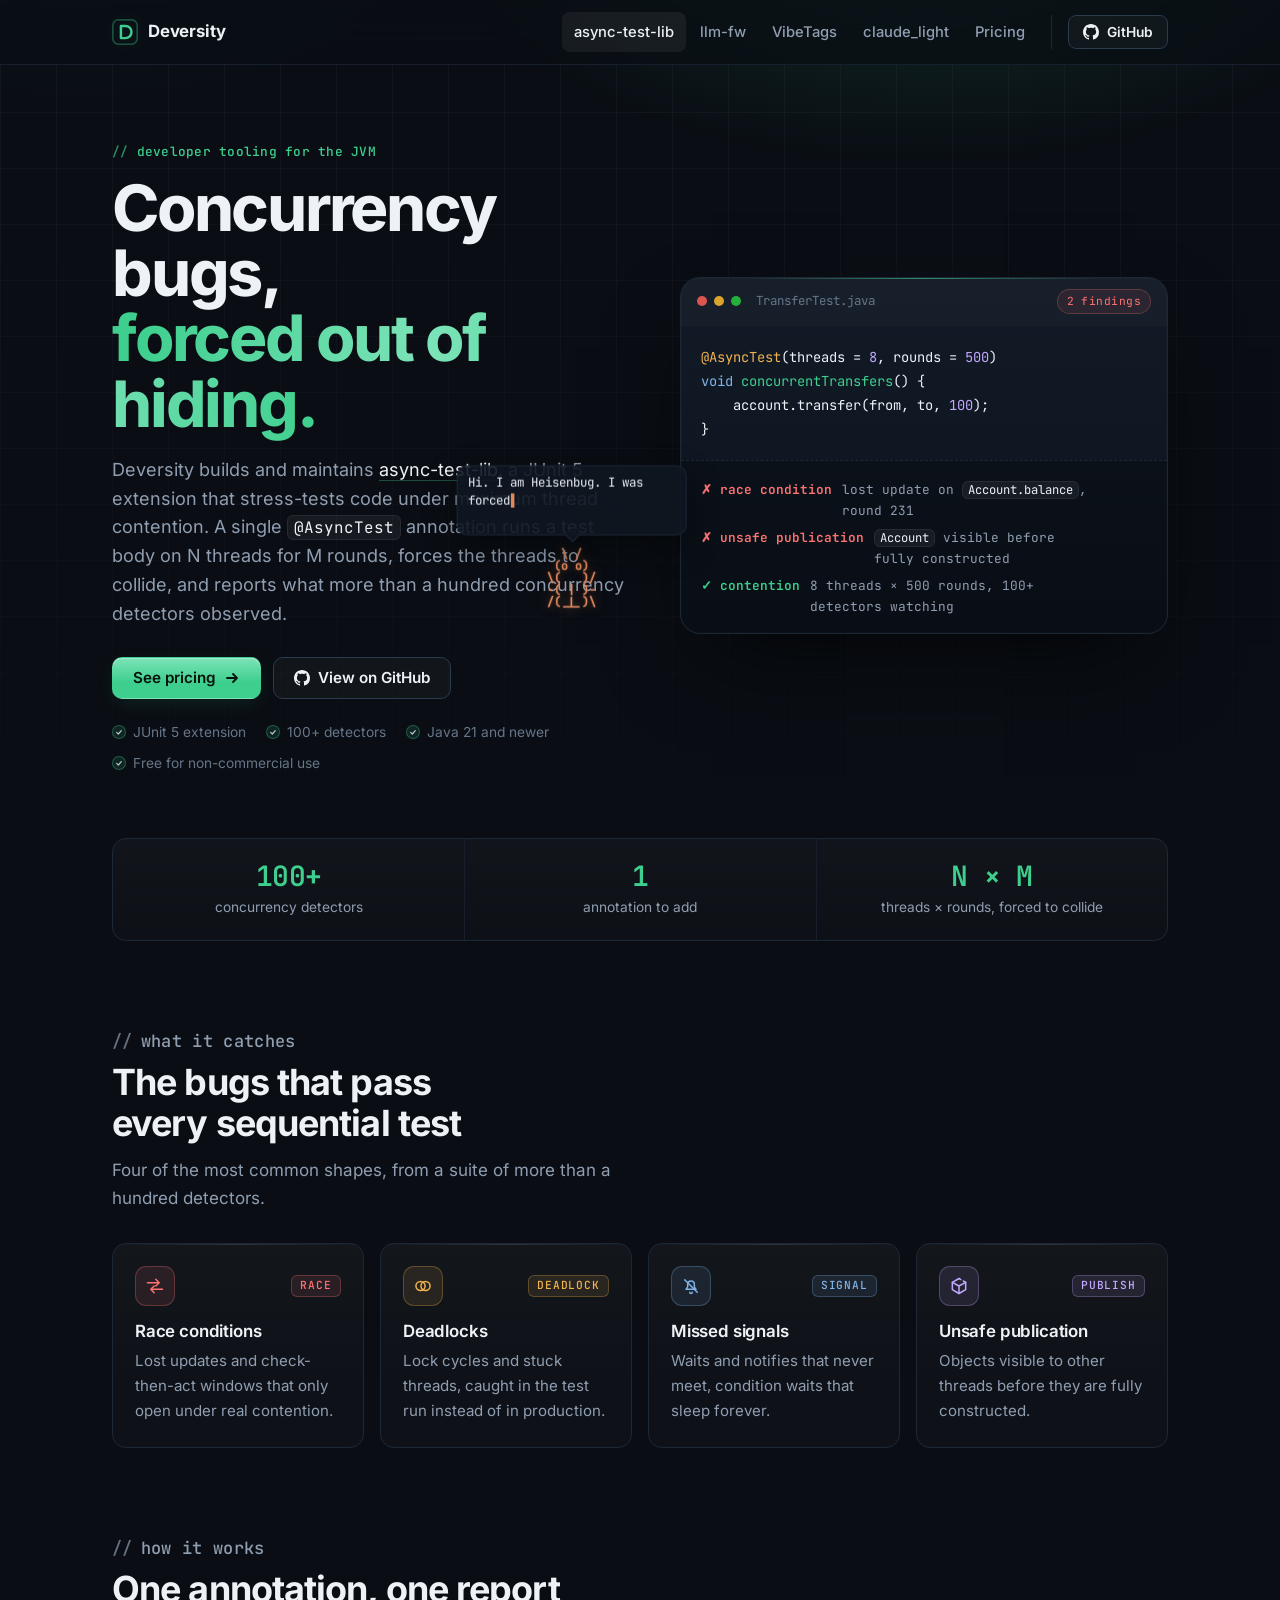
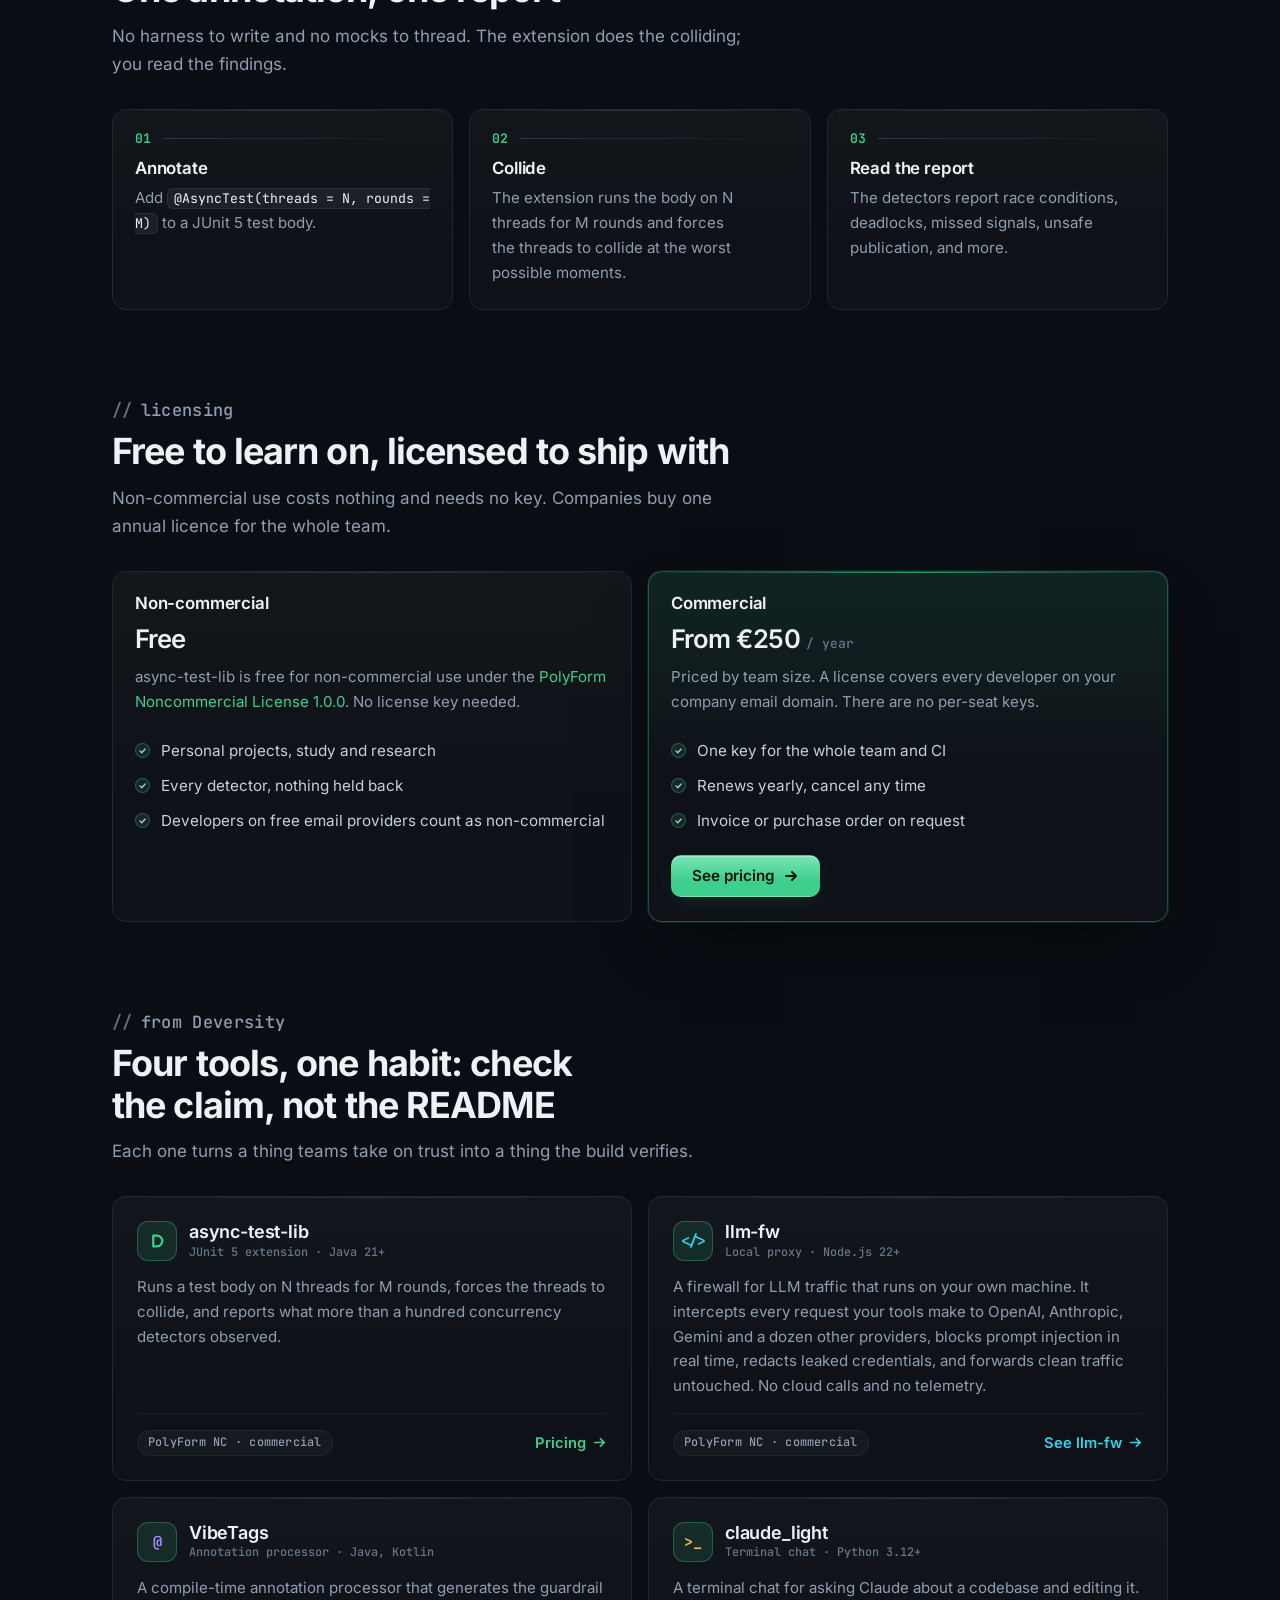
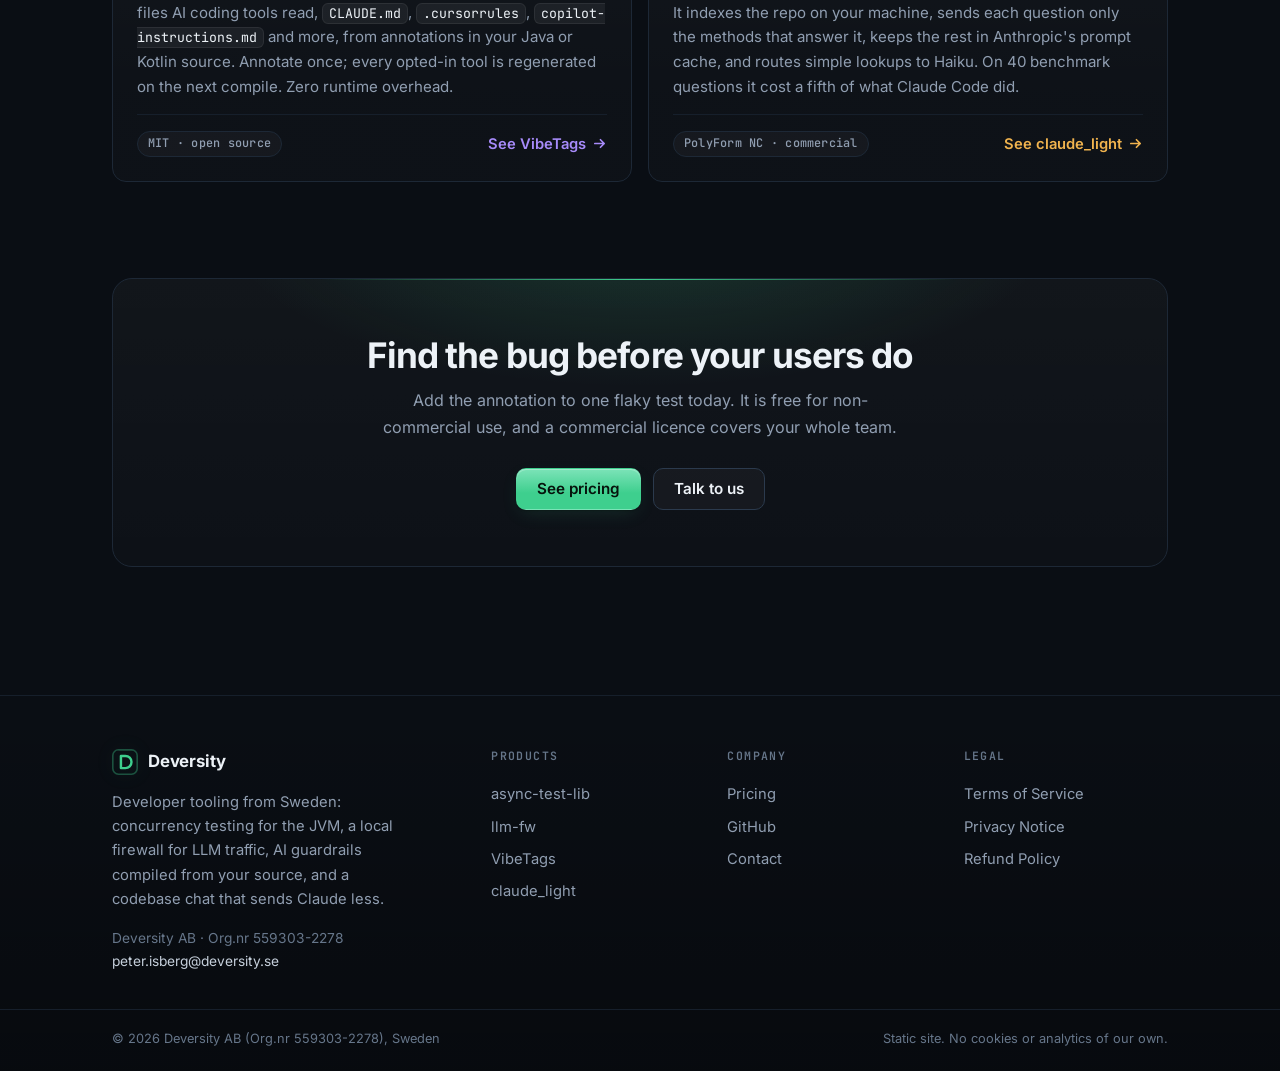
==== commit 66495e06: "claude_light: add a product page, with checkout wired but closed claude_light had no page on the sit" ====
--- a/index.html
+++ b/index.html
@@ -43,6 +43,7 @@
         <a href="/" aria-current="page">async-test-lib</a>
         <a href="/llmfw/">llm-fw</a>
         <a href="/vibetags/">VibeTags</a>
+        <a href="/claude-light/">claude_light</a>
         <a href="/pricing.html">Pricing</a>
       </div>
       <div class="nav-actions">
@@ -212,7 +213,7 @@
   <section class="section" id="products">
     <div class="section-head">
       <p class="eyebrow">from Deversity</p>
-      <h2>Three tools, one habit: check the claim, not the README</h2>
+      <h2>Four tools, one habit: check the claim, not the README</h2>
       <p>Each one turns a thing teams take on trust into a thing the build verifies.</p>
     </div>
     <div class="grid products">
@@ -251,6 +252,19 @@
         <div class="p-foot">
           <span class="badge">MIT &middot; open source</span>
           <a class="p-link" href="/vibetags/">See VibeTags
+            <svg viewBox="0 0 16 16" fill="none" stroke="currentColor" stroke-width="1.8" stroke-linecap="round" stroke-linejoin="round" aria-hidden="true"><path d="M3 8h10M9 4l4 4-4 4"/></svg>
+          </a>
+        </div>
+      </div>
+      <div class="card product p-claude-light">
+        <div class="p-head">
+          <span class="p-mark" aria-hidden="true">&gt;_</span>
+          <div><h3>claude_light</h3><span class="p-kind">Terminal chat &middot; Python 3.12+</span></div>
+        </div>
+        <p>A terminal chat for asking Claude about a codebase and editing it. It indexes the repo on your machine, sends each question only the methods that answer it, keeps the rest in Anthropic's prompt cache, and routes simple lookups to Haiku. On 40 benchmark questions it cost a fifth of what Claude Code did.</p>
+        <div class="p-foot">
+          <span class="badge">PolyForm NC &middot; commercial</span>
+          <a class="p-link" href="/claude-light/">See claude_light
             <svg viewBox="0 0 16 16" fill="none" stroke="currentColor" stroke-width="1.8" stroke-linecap="round" stroke-linejoin="round" aria-hidden="true"><path d="M3 8h10M9 4l4 4-4 4"/></svg>
           </a>
         </div>
@@ -276,7 +290,7 @@
         <svg class="mark" viewBox="0 0 64 64" aria-hidden="true"><rect x="2" y="2" width="60" height="60" rx="14" fill="none" stroke="currentColor" opacity="0.35" stroke-width="4"/><path d="M22 17h11a15 15 0 0 1 0 30H22z" fill="none" stroke="currentColor" stroke-width="6" stroke-linejoin="round"/></svg>
         Deversity
       </a>
-      <p>Developer tooling from Sweden: concurrency testing for the JVM, a local firewall for LLM traffic, and AI guardrails compiled from your source.</p>
+      <p>Developer tooling from Sweden: concurrency testing for the JVM, a local firewall for LLM traffic, AI guardrails compiled from your source, and a codebase chat that sends Claude less.</p>
       <p class="foot-contact">Deversity AB &middot; Org.nr 559303-2278<br><a href="mailto:peter.isberg@deversity.se">peter.isberg@deversity.se</a></p>
     </div>
     <div class="foot-col">
@@ -284,6 +298,7 @@
       <a href="/">async-test-lib</a>
       <a href="/llmfw/">llm-fw</a>
       <a href="/vibetags/">VibeTags</a>
+      <a href="/claude-light/">claude_light</a>
     </div>
     <div class="foot-col">
       <h4>Company</h4>
--- a/assets/site.css
+++ b/assets/site.css
@@ -675,11 +675,14 @@
 
 /* ---------- Product cards (homepage family) ---------- */
 
-.products { grid-template-columns: repeat(3, minmax(0, 1fr)); }
+/* Two columns, not three: four products in a row of three leaves one card
+   alone on the second row. */
+.products { grid-template-columns: repeat(2, minmax(0, 1fr)); }
 .product { padding: 24px; }
 .product.p-atl      { --accent: #3ecf8e; --accent-bright: #7ce3b8; --accent-ink: #06130c; }
 .product.p-llmfw    { --accent: #2dd4ea; --accent-bright: #7ee8f5; --accent-ink: #04151a; }
 .product.p-vibetags { --accent: #a78bfa; --accent-bright: #c4b5fd; --accent-ink: #130b2a; }
+.product.p-claude-light { --accent: #f0b34e; --accent-bright: #f7cf86; --accent-ink: #1a1204; }
 .product .p-head { display: flex; align-items: center; gap: 12px; margin-bottom: 14px; }
 .product .p-mark {
   display: grid;
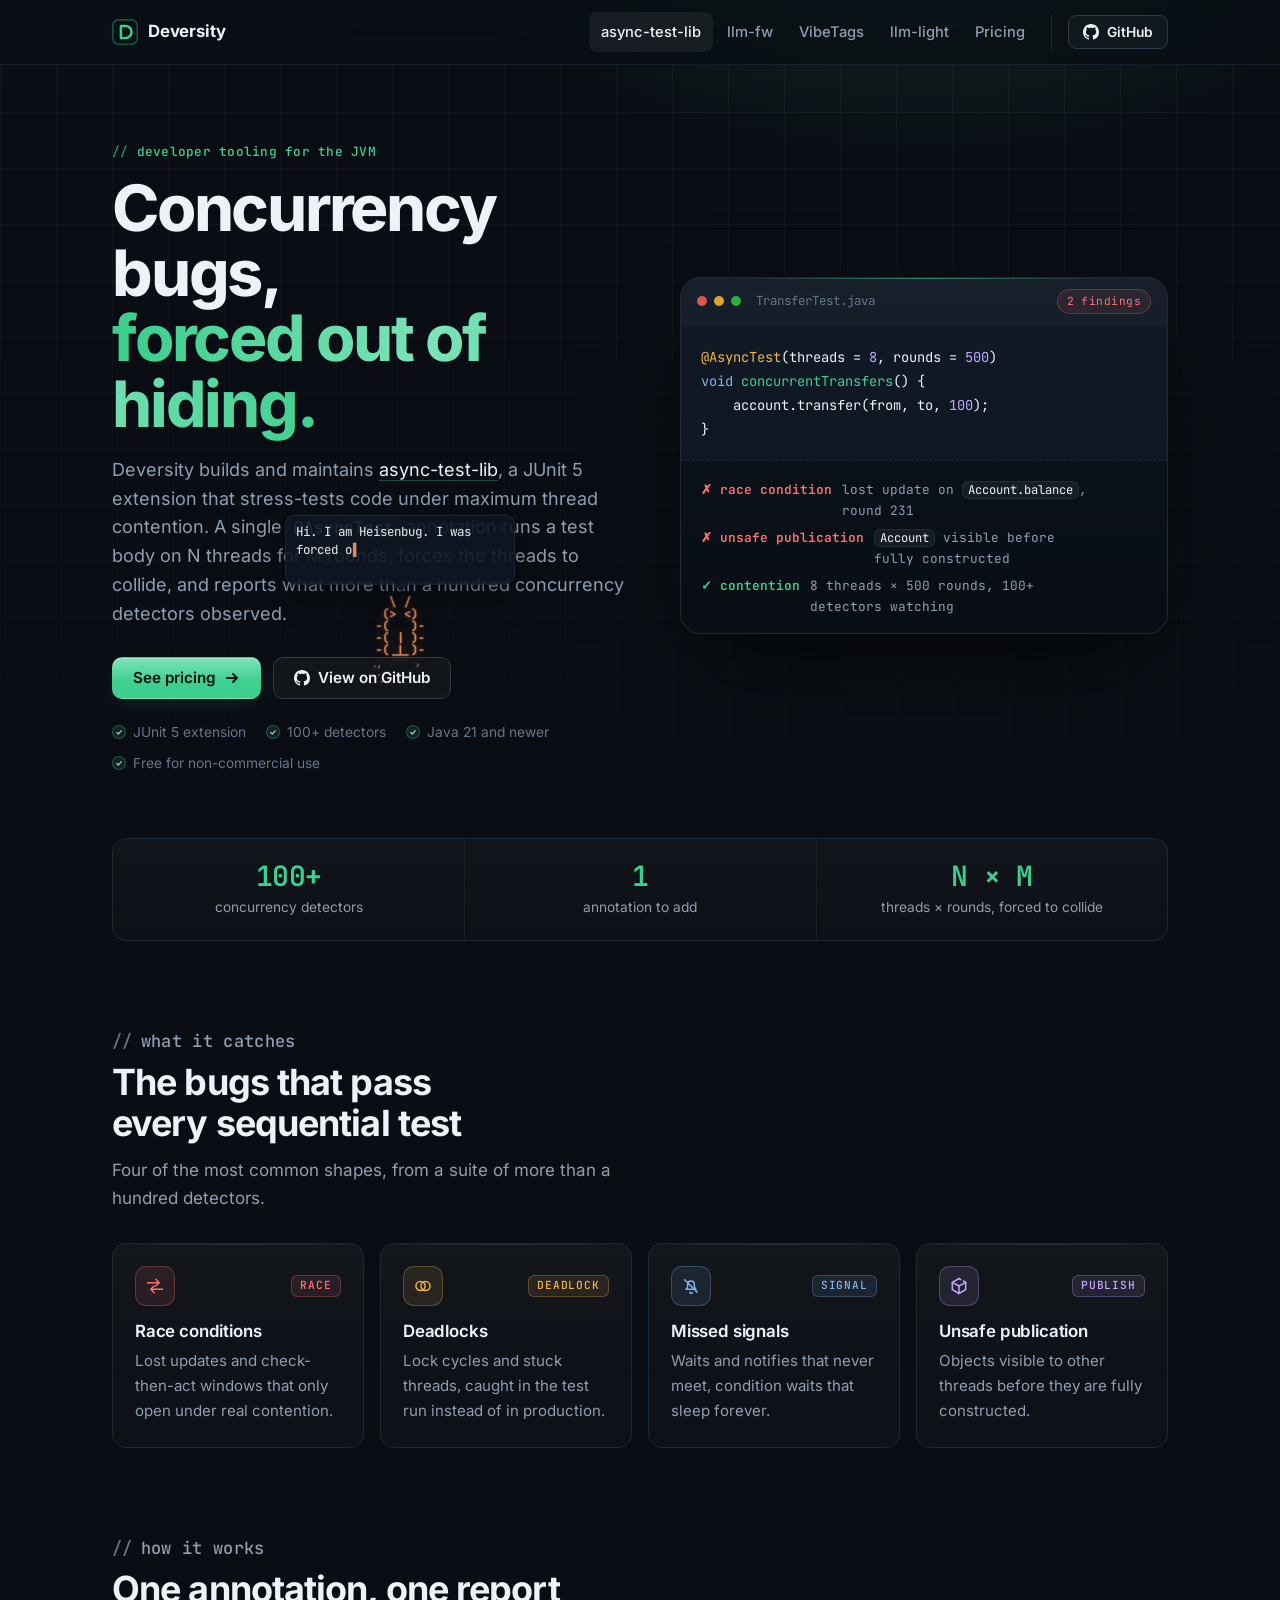
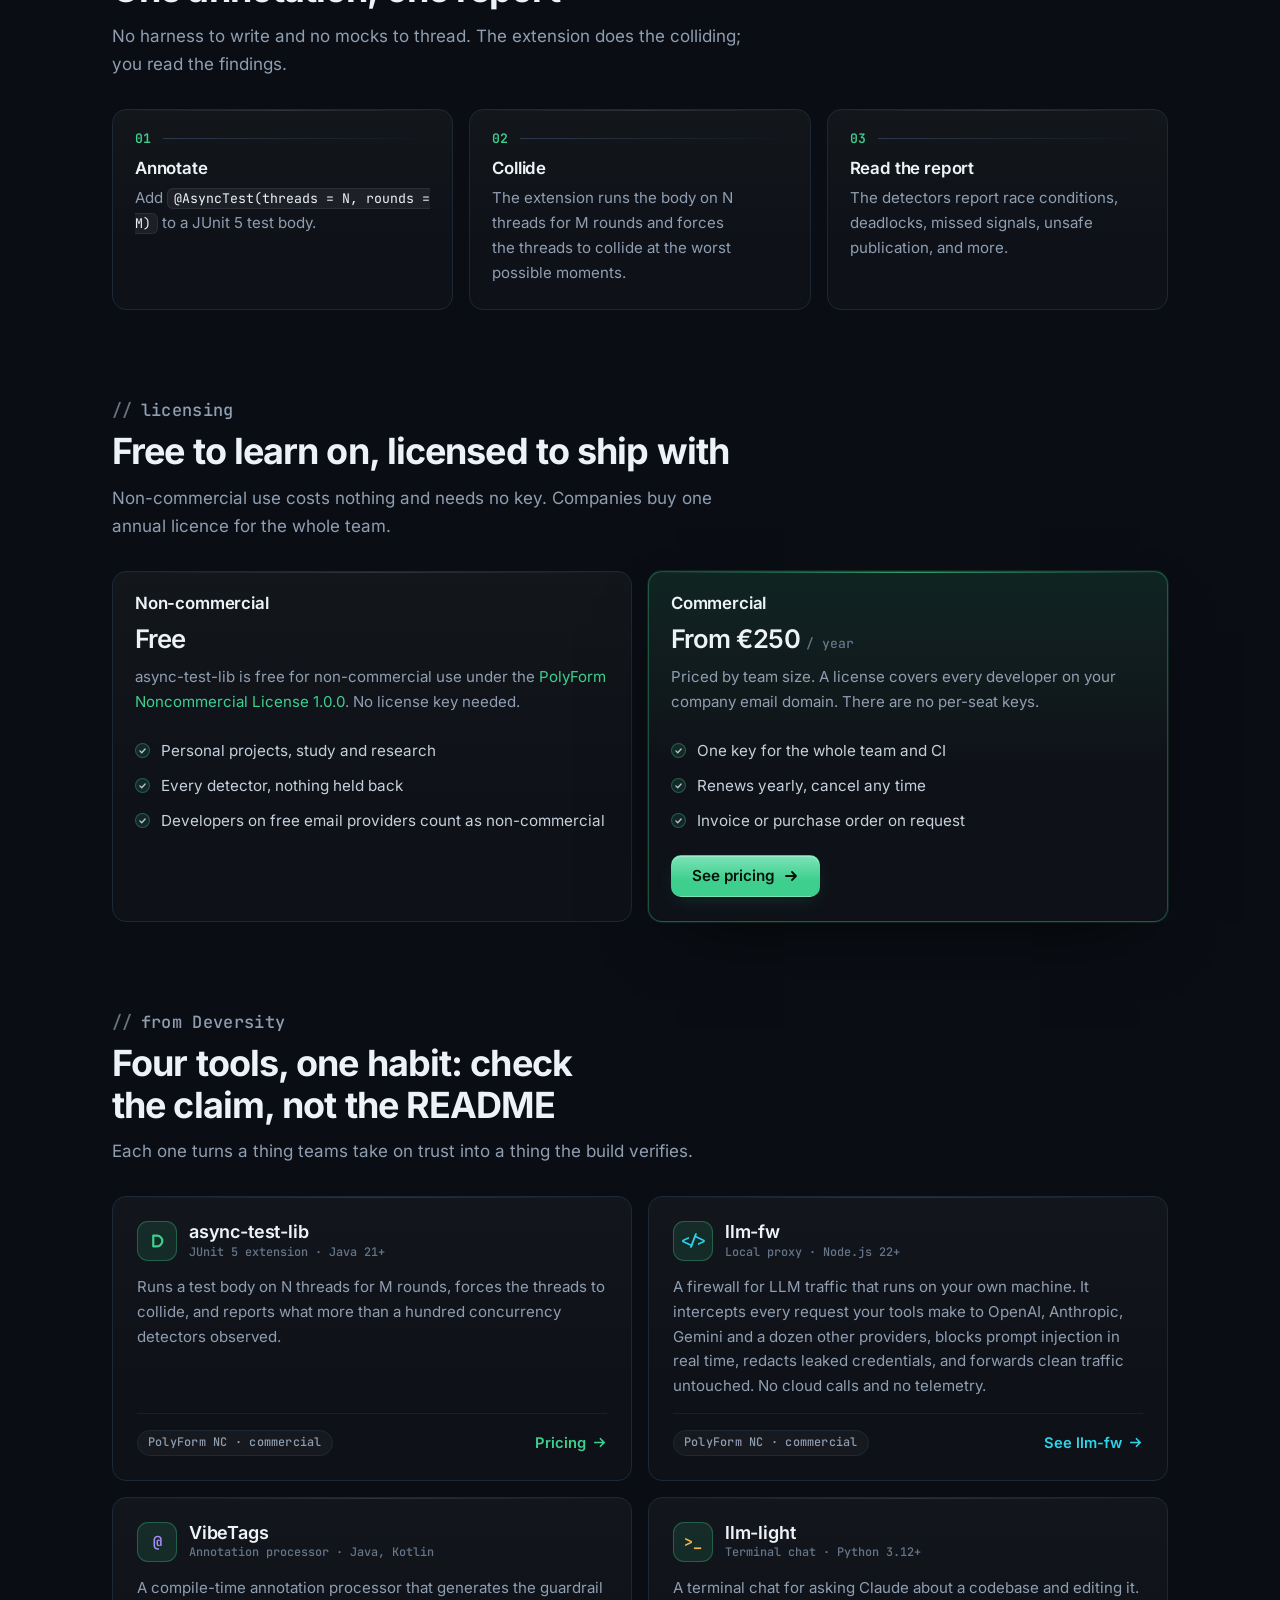
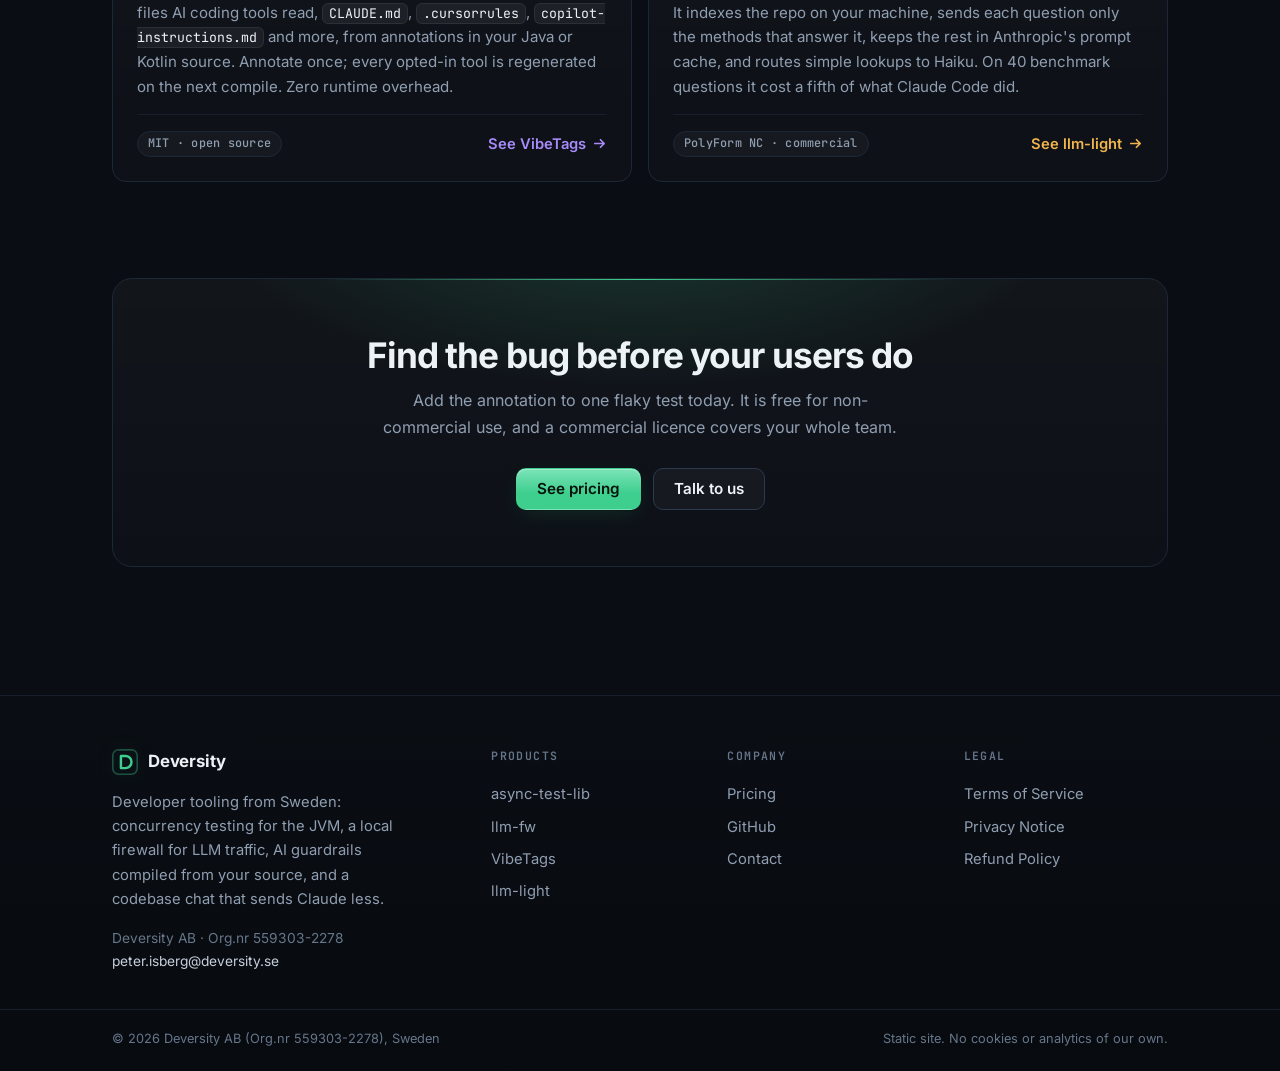
==== commit 50a56e88: "Rename the claude_light page to llm-light The project is now llm-light and runs Claude, Gemini (agy)" ====
--- a/index.html
+++ b/index.html
@@ -43,7 +43,7 @@
         <a href="/" aria-current="page">async-test-lib</a>
         <a href="/llmfw/">llm-fw</a>
         <a href="/vibetags/">VibeTags</a>
-        <a href="/claude-light/">claude_light</a>
+        <a href="/llm-light/">llm-light</a>
         <a href="/pricing.html">Pricing</a>
       </div>
       <div class="nav-actions">
@@ -256,15 +256,15 @@
           </a>
         </div>
       </div>
-      <div class="card product p-claude-light">
+      <div class="card product p-llm-light">
         <div class="p-head">
           <span class="p-mark" aria-hidden="true">&gt;_</span>
-          <div><h3>claude_light</h3><span class="p-kind">Terminal chat &middot; Python 3.12+</span></div>
+          <div><h3>llm-light</h3><span class="p-kind">Terminal chat &middot; Python 3.12+</span></div>
         </div>
         <p>A terminal chat for asking Claude about a codebase and editing it. It indexes the repo on your machine, sends each question only the methods that answer it, keeps the rest in Anthropic's prompt cache, and routes simple lookups to Haiku. On 40 benchmark questions it cost a fifth of what Claude Code did.</p>
         <div class="p-foot">
           <span class="badge">PolyForm NC &middot; commercial</span>
-          <a class="p-link" href="/claude-light/">See claude_light
+          <a class="p-link" href="/llm-light/">See llm-light
             <svg viewBox="0 0 16 16" fill="none" stroke="currentColor" stroke-width="1.8" stroke-linecap="round" stroke-linejoin="round" aria-hidden="true"><path d="M3 8h10M9 4l4 4-4 4"/></svg>
           </a>
         </div>
@@ -298,7 +298,7 @@
       <a href="/">async-test-lib</a>
       <a href="/llmfw/">llm-fw</a>
       <a href="/vibetags/">VibeTags</a>
-      <a href="/claude-light/">claude_light</a>
+      <a href="/llm-light/">llm-light</a>
     </div>
     <div class="foot-col">
       <h4>Company</h4>
--- a/assets/site.css
+++ b/assets/site.css
@@ -682,7 +682,7 @@
 .product.p-atl      { --accent: #3ecf8e; --accent-bright: #7ce3b8; --accent-ink: #06130c; }
 .product.p-llmfw    { --accent: #2dd4ea; --accent-bright: #7ee8f5; --accent-ink: #04151a; }
 .product.p-vibetags { --accent: #a78bfa; --accent-bright: #c4b5fd; --accent-ink: #130b2a; }
-.product.p-claude-light { --accent: #f0b34e; --accent-bright: #f7cf86; --accent-ink: #1a1204; }
+.product.p-llm-light { --accent: #f0b34e; --accent-bright: #f7cf86; --accent-ink: #1a1204; }
 .product .p-head { display: flex; align-items: center; gap: 12px; margin-bottom: 14px; }
 .product .p-mark {
   display: grid;
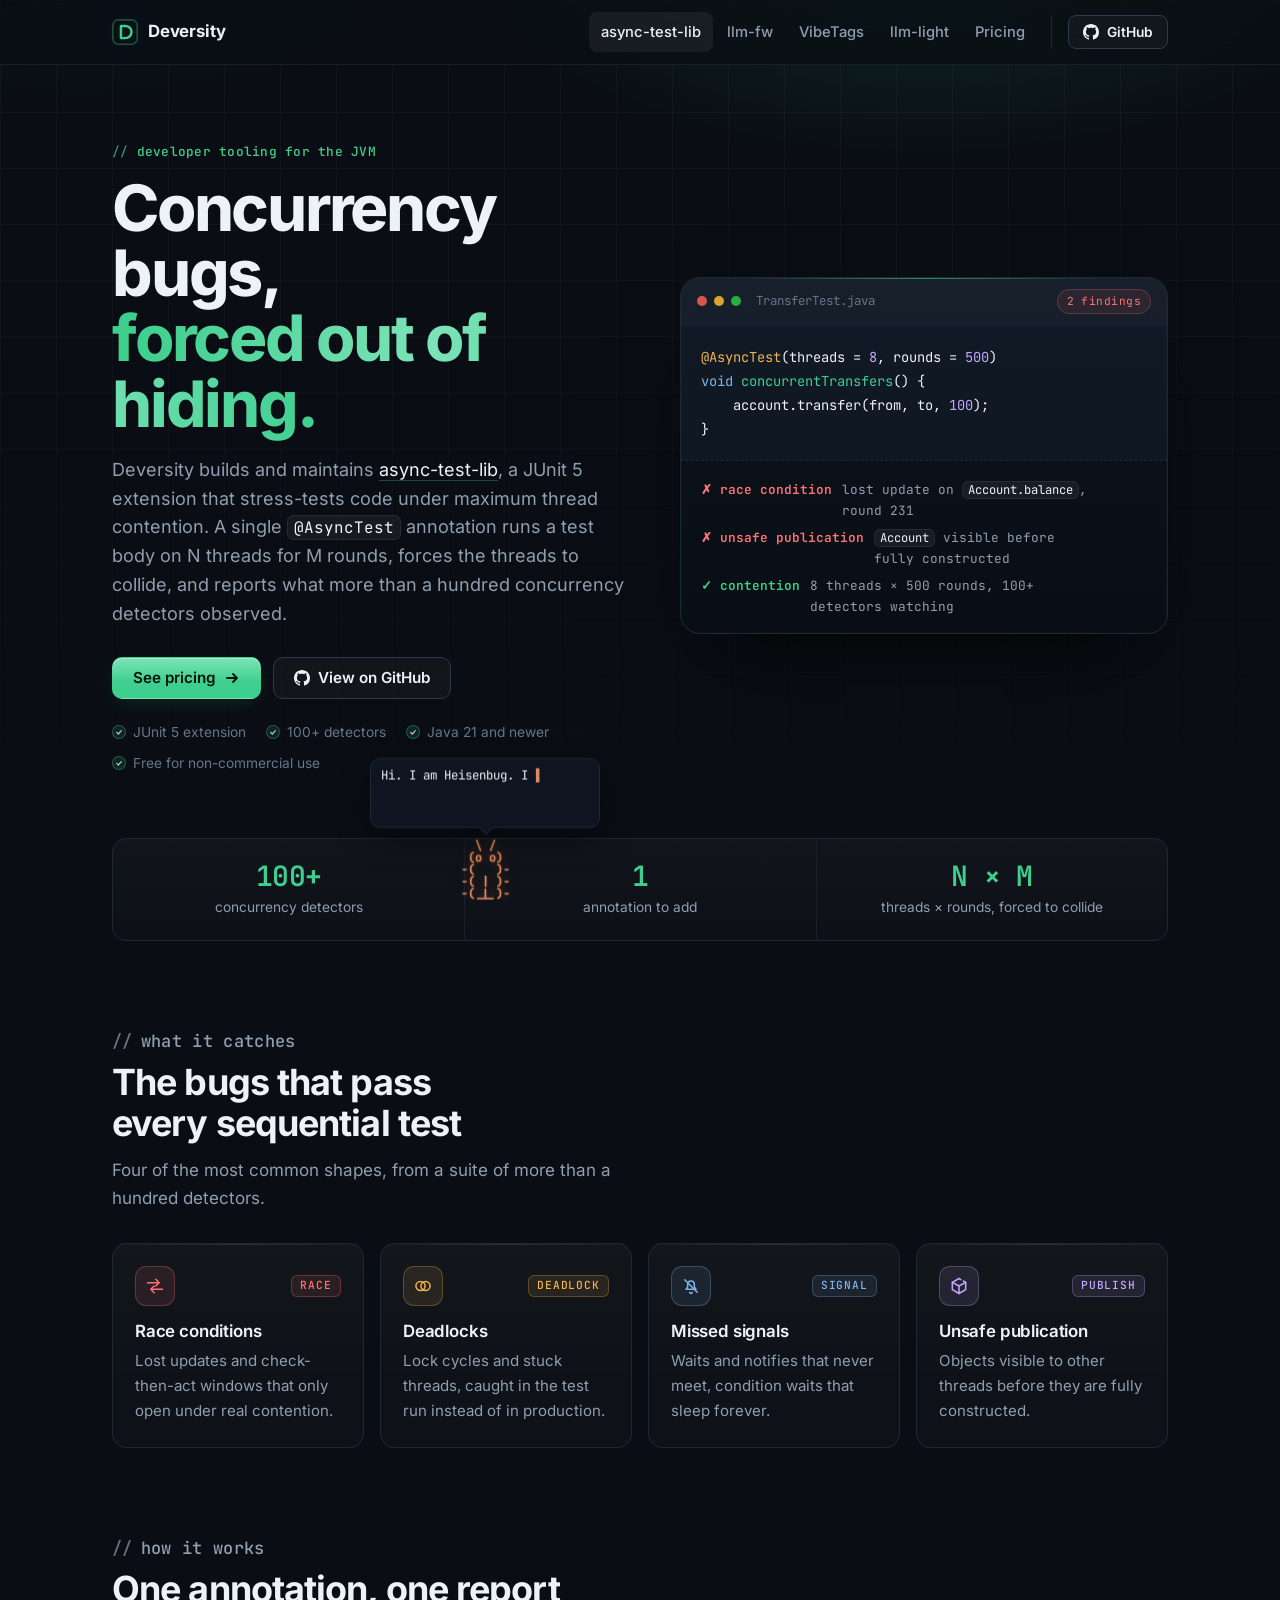
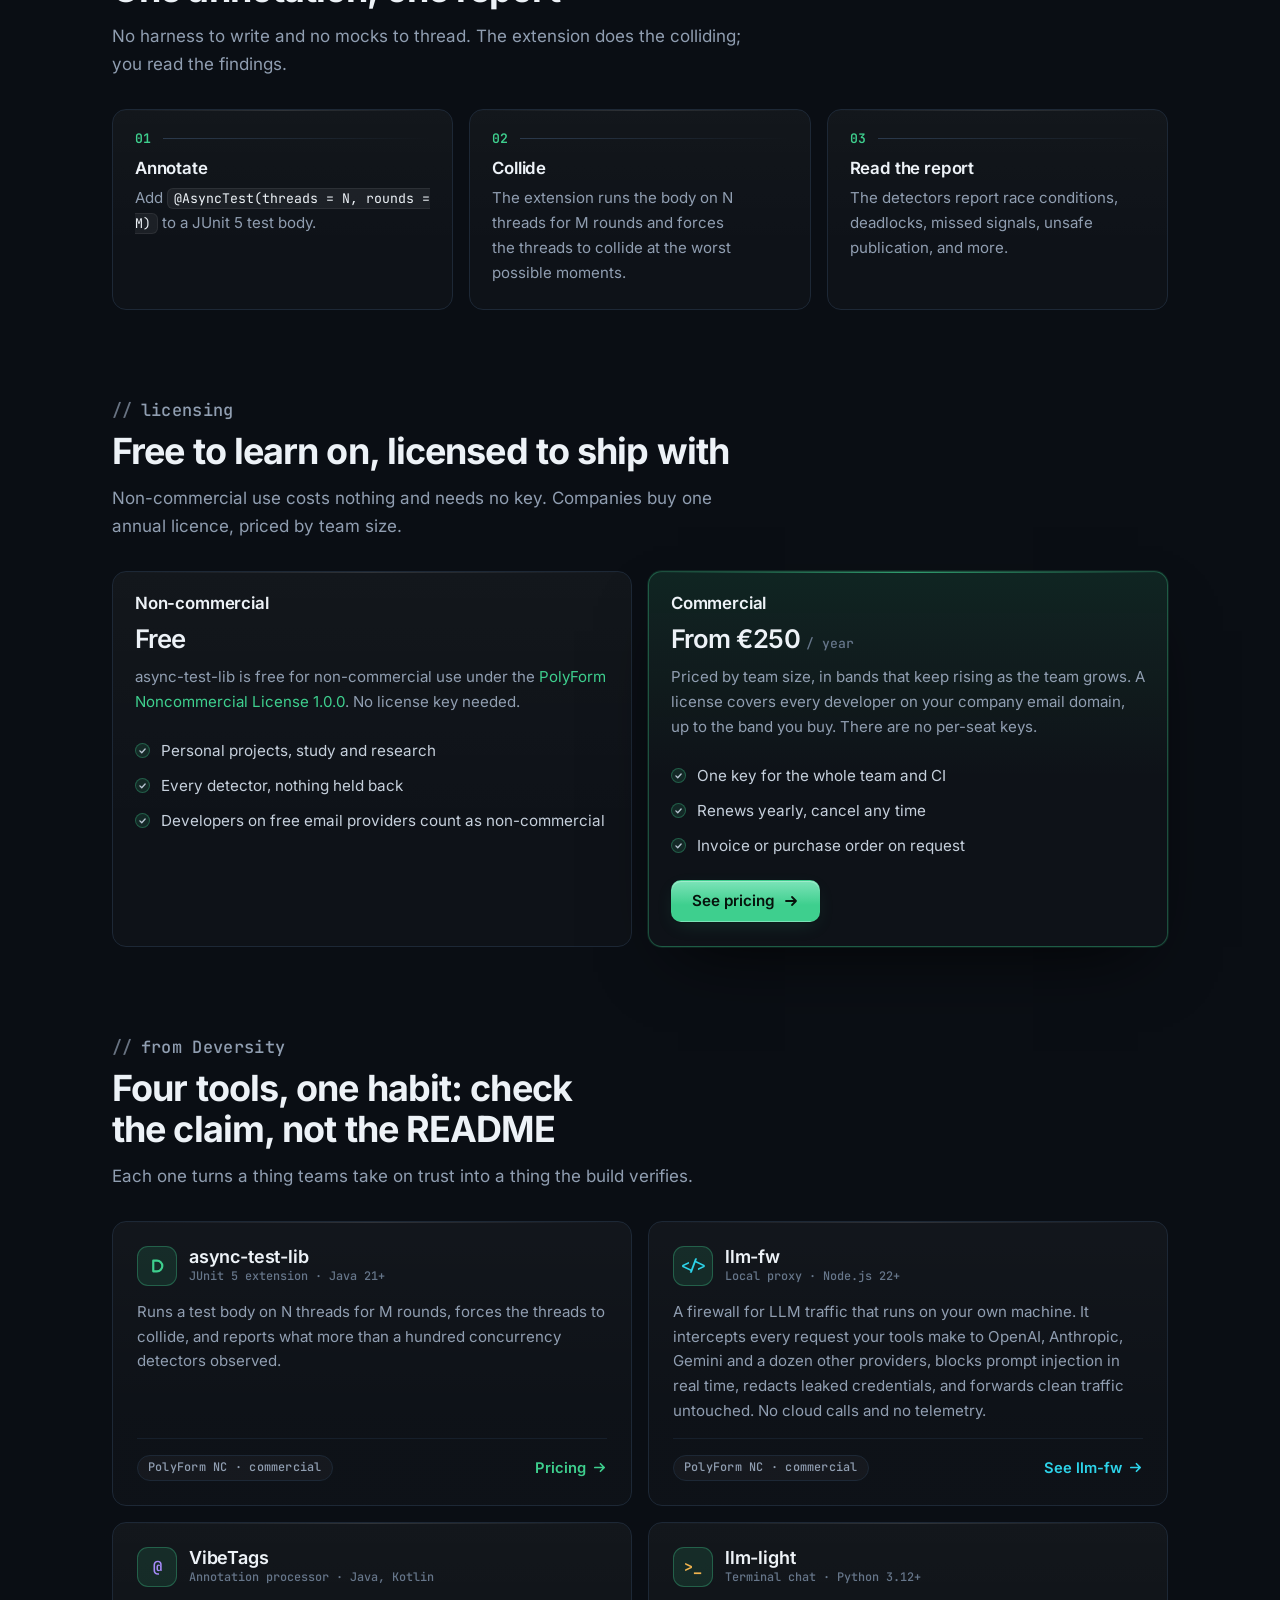
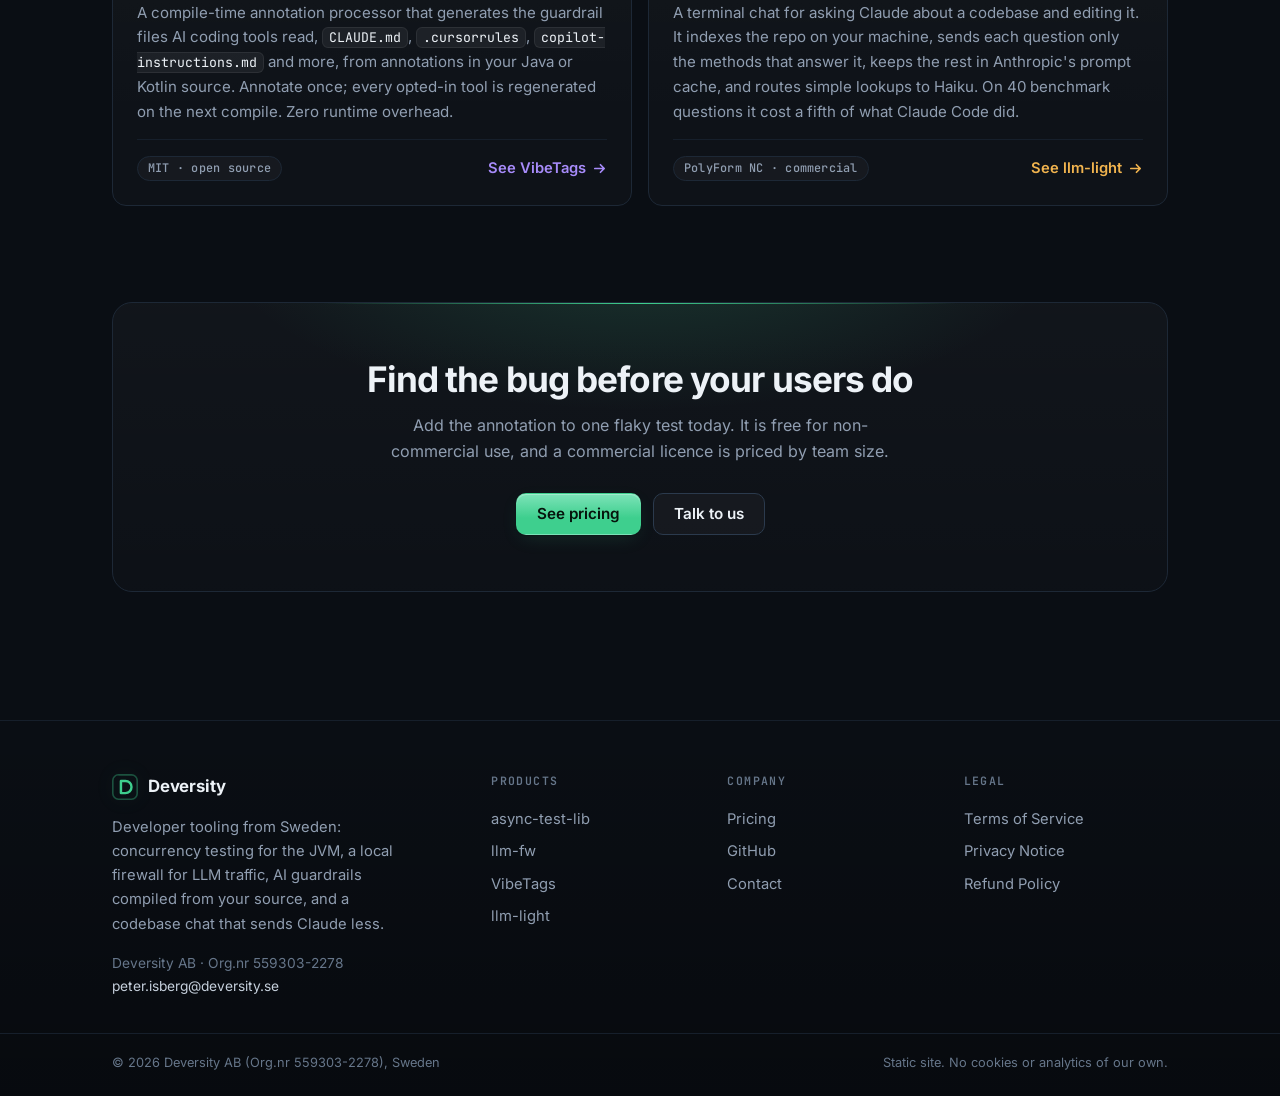
==== commit 833d25c2: "Replace the flat 200+ tier with bands that scale with team size A "200+" row read as one price for a" ====
--- a/index.html
+++ b/index.html
@@ -179,7 +179,7 @@
     <div class="section-head">
       <p class="eyebrow">licensing</p>
       <h2>Free to learn on, licensed to ship with</h2>
-      <p>Non-commercial use costs nothing and needs no key. Companies buy one annual licence for the whole team.</p>
+      <p>Non-commercial use costs nothing and needs no key. Companies buy one annual licence, priced by team size.</p>
     </div>
     <div class="grid two">
       <div class="card plan">
@@ -197,7 +197,7 @@
       <div class="card plan hot">
         <h3>Commercial</h3>
         <p class="price-line">From &euro;250<small>/ year</small></p>
-        <p>Priced by team size. A license covers every developer on your company email domain. There are no per-seat keys.</p>
+        <p>Priced by team size, in bands that keep rising as the team grows. A license covers every developer on your company email domain, up to the band you buy. There are no per-seat keys.</p>
         <ul class="checks">
           <li>One key for the whole team and CI</li>
           <li>Renews yearly, cancel any time</li>
@@ -274,7 +274,7 @@
 
   <section class="cta-band" aria-labelledby="cta-title">
     <h2 id="cta-title">Find the bug before your users do</h2>
-    <p>Add the annotation to one flaky test today. It is free for non-commercial use, and a commercial licence covers your whole team.</p>
+    <p>Add the annotation to one flaky test today. It is free for non-commercial use, and a commercial licence is priced by team size.</p>
     <div class="actions">
       <a class="btn btn-primary" href="/pricing.html">See pricing</a>
       <a class="btn btn-ghost" href="mailto:peter.isberg@deversity.se">Talk to us</a>
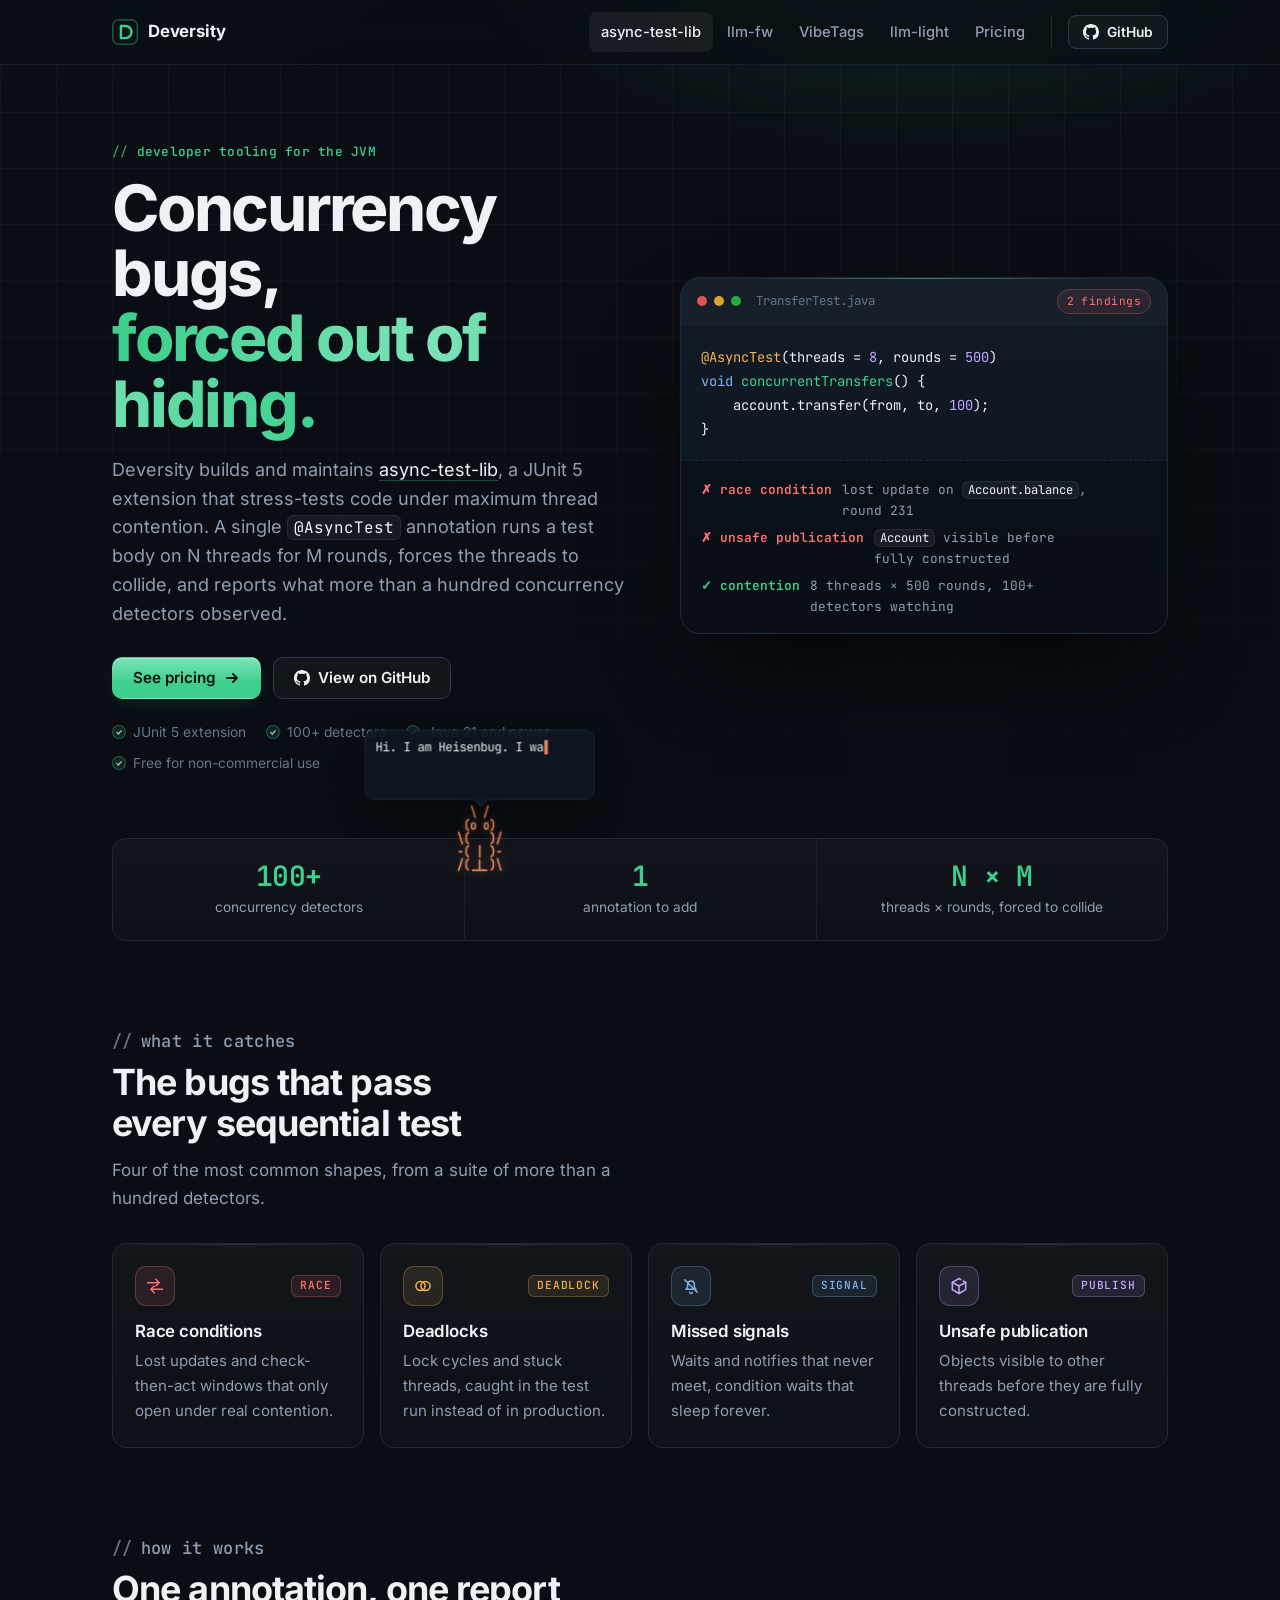
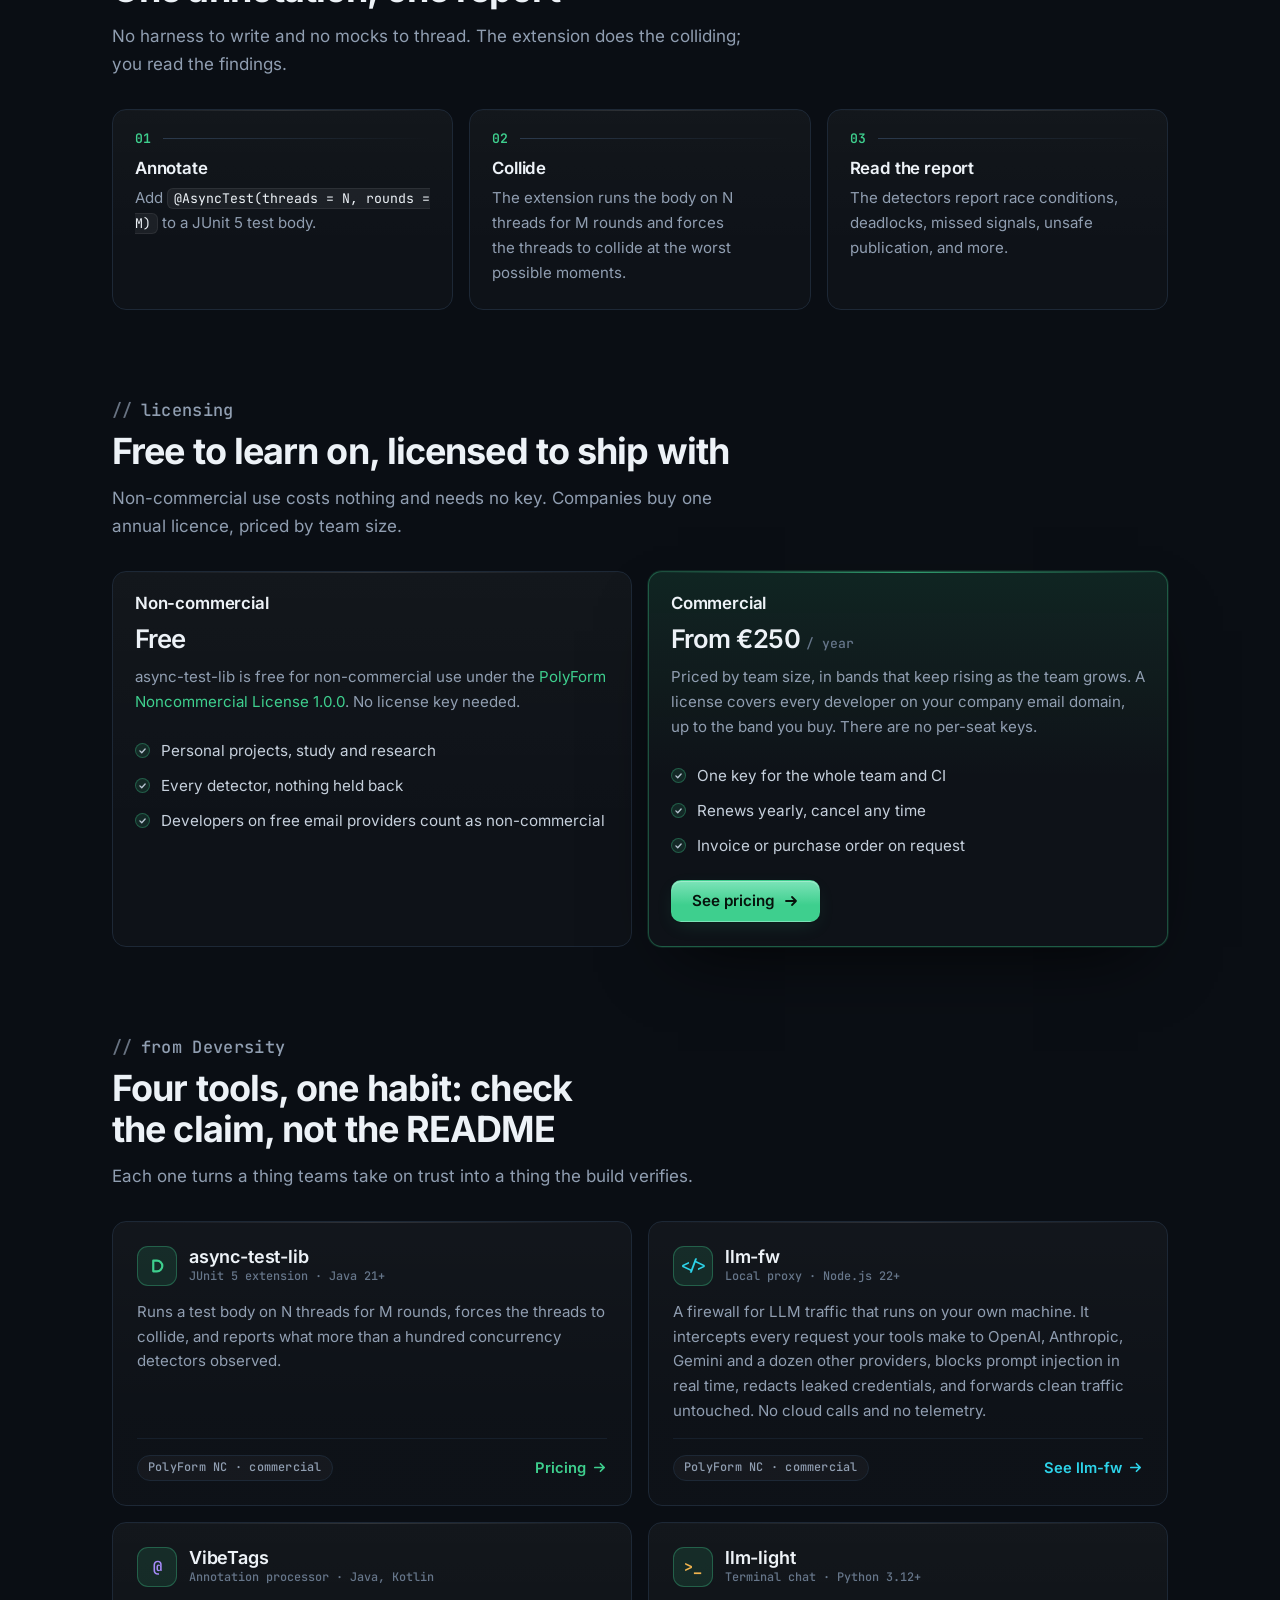
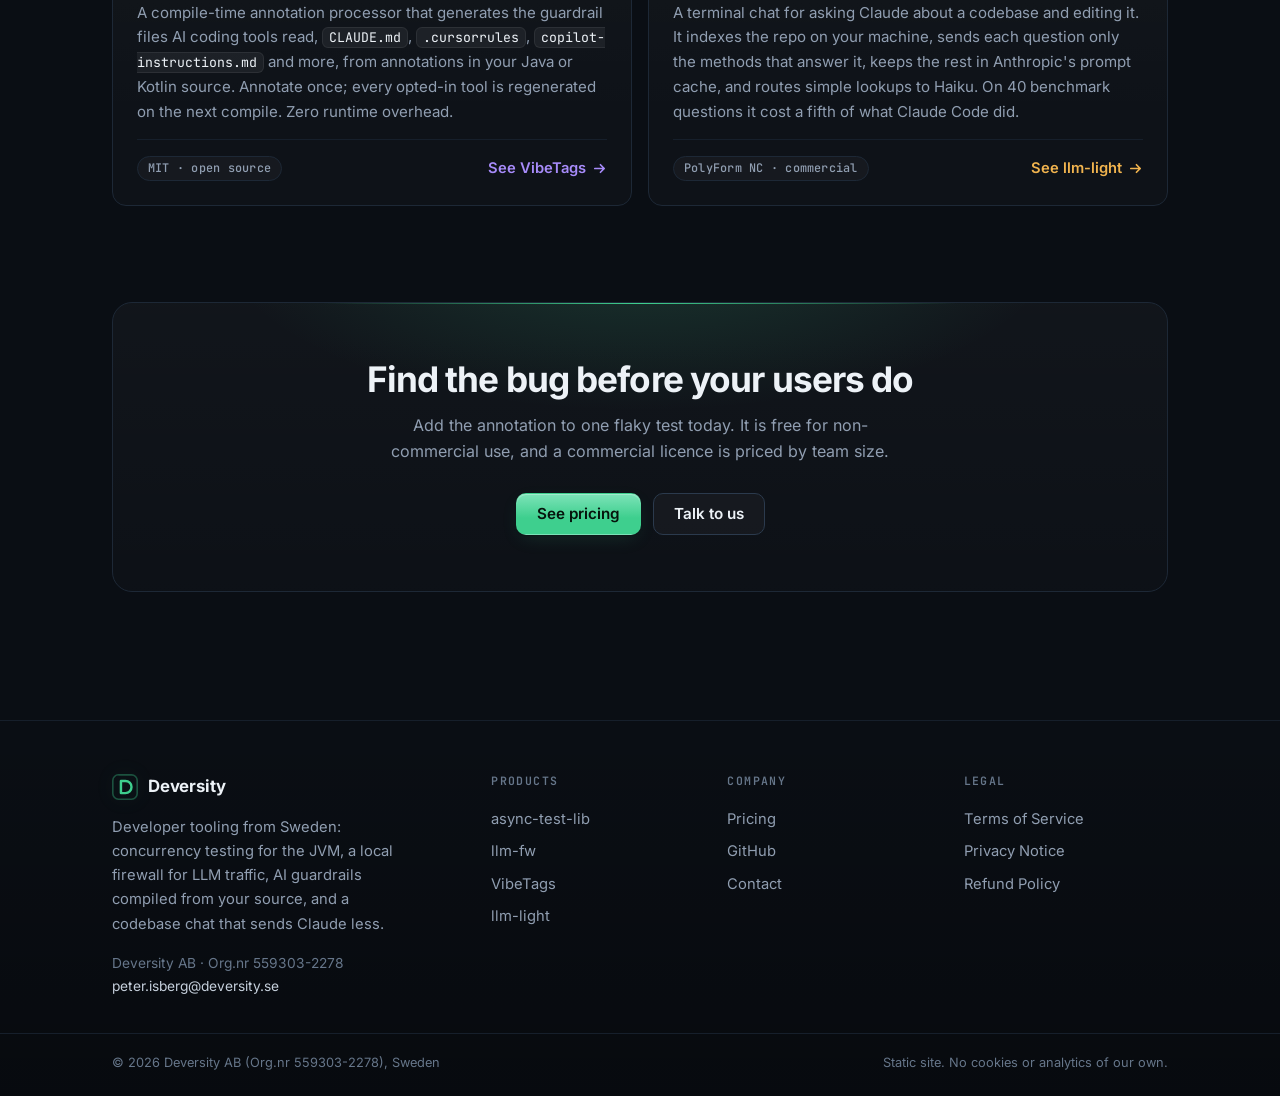
==== commit 23a9ac60: "Show one currency per page on the tier tables Paddle localizes only the prices it sells. From Sweden" ====
--- a/index.html
+++ b/index.html
@@ -196,7 +196,7 @@
       </div>
       <div class="card plan hot">
         <h3>Commercial</h3>
-        <p class="price-line">From &euro;250<small>/ year</small></p>
+        <p class="price-line">From <span data-eur="250">&euro;250</span><small>/ year</small></p>
         <p>Priced by team size, in bands that keep rising as the team grows. A license covers every developer on your company email domain, up to the band you buy. There are no per-seat keys.</p>
         <ul class="checks">
           <li>One key for the whole team and CI</li>
